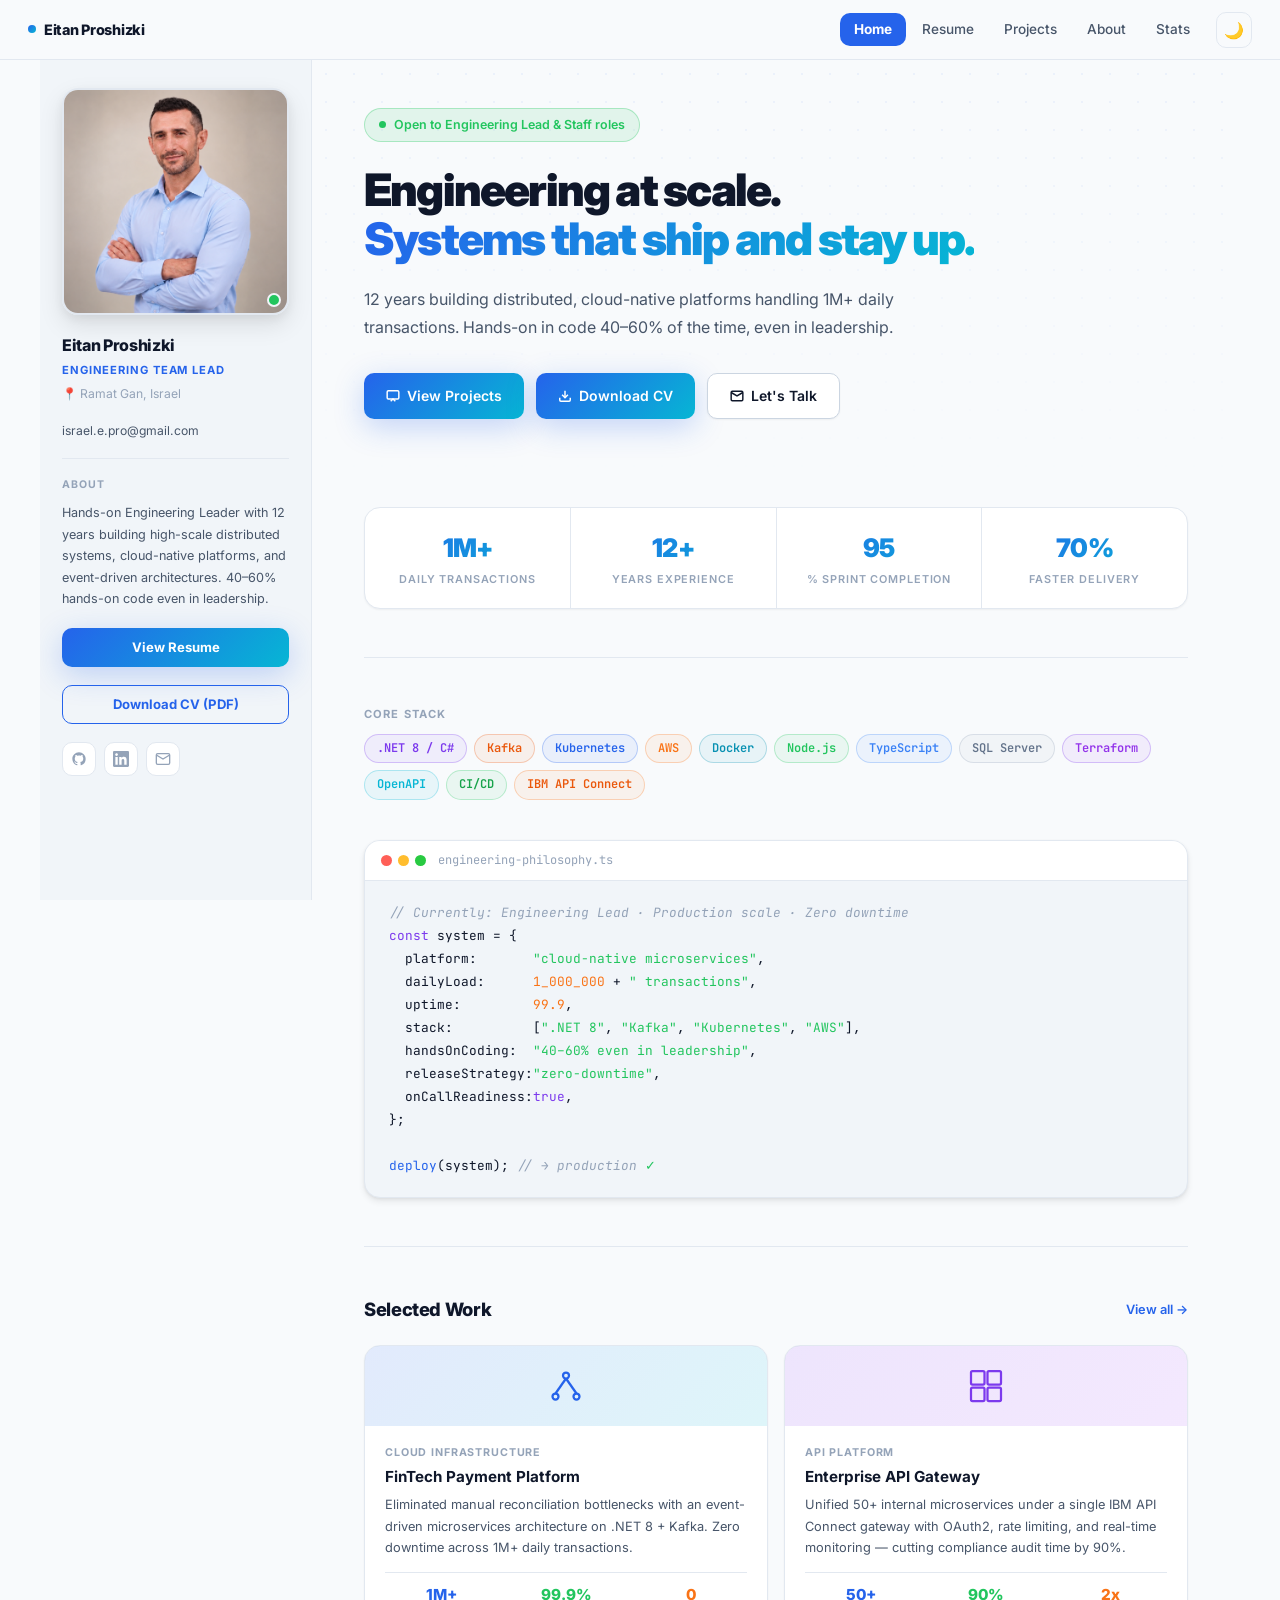
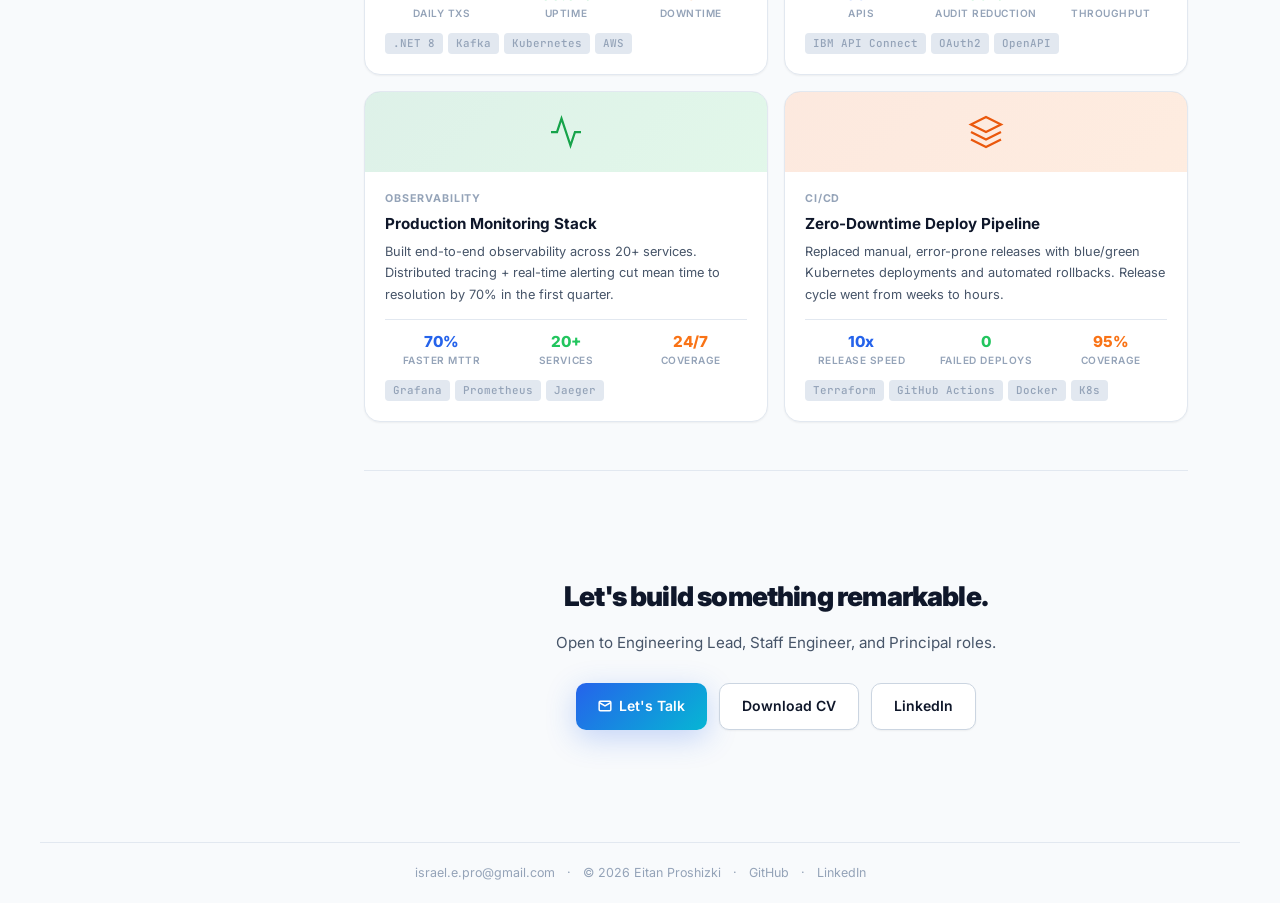
==== index.html @ 7b78b7c1 "Major polish: favicon, punchier hero, PDF button, footer, mobile fixes, OG meta" ====
<!DOCTYPE html>
<html lang="en" data-theme="light">
<head>
  <meta charset="UTF-8" />
  <meta name="viewport" content="width=device-width, initial-scale=1.0" />
  <title>Eitan Proshizki – Engineering Leader</title>
  <meta name="description" content="Engineering Leader with 12 years building distributed systems at scale. .NET · Kafka · AWS · Kubernetes · Cloud-native." />
  <meta property="og:title" content="Eitan Proshizki – Engineering Leader" />
  <meta property="og:description" content="12 years building distributed systems at scale. 1M+ daily transactions. Zero-downtime deployments." />
  <meta property="og:image" content="https://IsraelEitan.github.io/avatar.png" />
  <meta property="og:url" content="https://IsraelEitan.github.io" />
  <meta property="og:type" content="website" />
  <meta name="twitter:card" content="summary_large_image" />
  <meta name="twitter:title" content="Eitan Proshizki – Engineering Leader" />
  <meta name="twitter:description" content="12 years building distributed systems at scale." />
  <link rel="icon" type="image/svg+xml" href="favicon.svg" />
  <link rel="stylesheet" href="style.css" />
  <script src="main.js" defer></script>
</head>
<body>

<div class="scroll-progress"></div>

<nav class="top-nav">
  <a href="index.html" class="nav-brand">
    <span class="nav-brand-dot"></span>
    Eitan Proshizki
  </a>
  <ul class="nav-links">
    <li><a href="index.html">Home</a></li>
    <li><a href="resume.html">Resume</a></li>
    <li><a href="projects.html">Projects</a></li>
    <li><a href="about.html">About</a></li>
    <li><a href="stats.html">Stats</a></li>
  </ul>
  <button class="theme-toggle" id="theme-toggle" aria-label="Toggle dark mode">🌙</button>
  <button class="mobile-menu-btn" id="mobile-menu-btn" aria-label="Open menu" aria-expanded="false">
    <span></span><span></span><span></span>
  </button>
</nav>
<nav class="mobile-nav" id="mobile-nav">
  <a href="index.html">Home</a>
  <a href="resume.html">Resume</a>
  <a href="projects.html">Projects</a>
  <a href="about.html">About</a>
  <a href="stats.html">Stats</a>
</nav>

<div class="layout">

  <aside class="sidebar">
    <div class="sidebar-avatar-wrap">
      <div class="sidebar-avatar">
        <img src="avatar.png" alt="Eitan Proshizki" />
      </div>
      <div class="sidebar-status" title="Open to opportunities"></div>
    </div>
    <div>
      <div class="sidebar-name">Eitan Proshizki</div>
      <div class="sidebar-role">Engineering Team Lead</div>
      <div class="sidebar-location">📍 Ramat Gan, Israel</div>
    </div>
    <a href="mailto:israel.e.pro@gmail.com" class="sidebar-email">israel.e.pro@gmail.com</a>
    <div class="sidebar-divider"></div>
    <div>
      <div class="sidebar-label">About</div>
      <p class="sidebar-bio">Hands-on Engineering Leader with 12 years building high-scale distributed systems, cloud-native platforms, and event-driven architectures. 40–60% hands-on code even in leadership.</p>
    </div>
    <a href="resume.html" class="sidebar-cta">View Resume</a>
    <a href="resume.pdf" class="sidebar-cta-ghost" download>Download CV (PDF)</a>
    <div class="social-links">
      <a href="https://github.com/IsraelEitan" target="_blank" rel="noopener" class="social-link" title="GitHub">
        <svg viewBox="0 0 24 24" fill="currentColor"><path d="M12 2C6.477 2 2 6.484 2 12.017c0 4.425 2.865 8.18 6.839 9.504.5.092.682-.217.682-.483 0-.237-.008-.868-.013-1.703-2.782.605-3.369-1.343-3.369-1.343-.454-1.158-1.11-1.466-1.11-1.466-.908-.62.069-.608.069-.608 1.003.07 1.531 1.032 1.531 1.032.892 1.53 2.341 1.088 2.91.832.092-.647.35-1.088.636-1.338-2.22-.253-4.555-1.113-4.555-4.951 0-1.093.39-1.988 1.029-2.688-.103-.253-.446-1.272.098-2.65 0 0 .84-.27 2.75 1.026A9.564 9.564 0 0112 6.844c.85.004 1.705.115 2.504.337 1.909-1.296 2.747-1.027 2.747-1.027.546 1.379.202 2.398.1 2.651.64.7 1.028 1.595 1.028 2.688 0 3.848-2.339 4.695-4.566 4.943.359.309.678.92.678 1.855 0 1.338-.012 2.419-.012 2.747 0 .268.18.58.688.482A10.019 10.019 0 0022 12.017C22 6.484 17.522 2 12 2z"/></svg>
      </a>
      <a href="https://linkedin.com/in/eitan-pro" target="_blank" rel="noopener" class="social-link" title="LinkedIn">
        <svg viewBox="0 0 24 24" fill="currentColor"><path d="M20.447 20.452h-3.554v-5.569c0-1.328-.027-3.037-1.852-3.037-1.853 0-2.136 1.445-2.136 2.939v5.667H9.351V9h3.414v1.561h.046c.477-.9 1.637-1.85 3.37-1.85 3.601 0 4.267 2.37 4.267 5.455v6.286zM5.337 7.433c-1.144 0-2.063-.926-2.063-2.065 0-1.138.92-2.063 2.063-2.063 1.14 0 2.064.925 2.064 2.063 0 1.139-.925 2.065-2.064 2.065zm1.782 13.019H3.555V9h3.564v11.452zM22.225 0H1.771C.792 0 0 .774 0 1.729v20.542C0 23.227.792 24 1.771 24h20.451C23.2 24 24 23.227 24 22.271V1.729C24 .774 23.2 0 22.222 0h.003z"/></svg>
      </a>
      <a href="mailto:israel.e.pro@gmail.com" class="social-link" title="Email">
        <svg viewBox="0 0 24 24" fill="none" stroke="currentColor" stroke-width="2"><path d="M4 4h16c1.1 0 2 .9 2 2v12c0 1.1-.9 2-2 2H4c-1.1 0-2-.9-2-2V6c0-1.1.9-2 2-2z"/><polyline points="22,6 12,12 2,6"/></svg>
      </a>
    </div>
  </aside>

  <main class="content">

    <section class="hero">
      <div class="hero-bg"></div>
      <div class="hero-inner">

        <div class="available-badge">
          <span class="available-dot"></span>
          Open to Engineering Lead &amp; Staff roles
        </div>

        <h1 class="hero-headline">
          Engineering at scale.<br/>
          <span class="gradient-text">Systems that ship and stay up.</span>
        </h1>

        <p class="hero-sub">
          12 years building distributed, cloud-native platforms handling 1M+ daily transactions.
          Hands-on in code 40–60% of the time, even in leadership.
        </p>

        <div class="hero-ctas">
          <a href="projects.html" class="btn btn-primary">
            <svg width="14" height="14" viewBox="0 0 24 24" fill="none" stroke="currentColor" stroke-width="2.5"><rect x="2" y="3" width="20" height="14" rx="2"/><polyline points="8,21 12,17 16,21"/></svg>
            View Projects
          </a>
          <a href="resume.pdf" class="btn btn-primary" download>
            <svg width="14" height="14" viewBox="0 0 24 24" fill="none" stroke="currentColor" stroke-width="2.5"><path d="M21 15v4a2 2 0 0 1-2 2H5a2 2 0 0 1-2-2v-4"/><polyline points="7 10 12 15 17 10"/><line x1="12" y1="15" x2="12" y2="3"/></svg>
            Download CV
          </a>
          <a href="mailto:israel.e.pro@gmail.com" class="btn btn-secondary">
            <svg width="14" height="14" viewBox="0 0 24 24" fill="none" stroke="currentColor" stroke-width="2.5"><path d="M4 4h16c1.1 0 2 .9 2 2v12c0 1.1-.9 2-2 2H4c-1.1 0-2-.9-2-2V6c0-1.1.9-2 2-2z"/><polyline points="22,6 12,12 2,6"/></svg>
            Let's Talk
          </a>
        </div>

      </div>
    </section>

    <div class="stats-row">
      <div class="stat-item">
        <span class="stat-value count-up" data-target="1M+">0</span>
        <span class="stat-label">Daily Transactions</span>
      </div>
      <div class="stat-item">
        <span class="stat-value count-up" data-target="12+">0</span>
        <span class="stat-label">Years Experience</span>
      </div>
      <div class="stat-item">
        <span class="stat-value count-up" data-target="95">0</span>
        <span class="stat-label">% Sprint Completion</span>
      </div>
      <div class="stat-item">
        <span class="stat-value count-up" data-target="70%">0</span>
        <span class="stat-label">Faster Delivery</span>
      </div>
    </div>

    <div class="section-divider"></div>

    <div class="tech-section">
      <div class="tech-section-label">Core stack</div>
      <div class="tech-pills">
        <span class="tech-pill pill-dotnet">.NET 8 / C#</span>
        <span class="tech-pill pill-kafka">Kafka</span>
        <span class="tech-pill pill-k8s">Kubernetes</span>
        <span class="tech-pill pill-aws">AWS</span>
        <span class="tech-pill pill-docker">Docker</span>
        <span class="tech-pill pill-node">Node.js</span>
        <span class="tech-pill pill-ts">TypeScript</span>
        <span class="tech-pill pill-sql">SQL Server</span>
        <span class="tech-pill pill-tf">Terraform</span>
        <span class="tech-pill pill-api">OpenAPI</span>
        <span class="tech-pill pill-ci">CI/CD</span>
        <span class="tech-pill pill-git">IBM API Connect</span>
      </div>
    </div>

    <div class="code-card">
      <div class="code-card-header">
        <span class="code-dot code-dot-r"></span>
        <span class="code-dot code-dot-y"></span>
        <span class="code-dot code-dot-g"></span>
        <span class="code-filename">engineering-philosophy.ts</span>
      </div>
      <pre><span class="code-comment">// Currently: Engineering Lead · Production scale · Zero downtime</span>
<span class="code-key">const</span> system = {
  platform:       <span class="code-str">"cloud-native microservices"</span>,
  dailyLoad:      <span class="code-num">1_000_000</span> + <span class="code-str">" transactions"</span>,
  uptime:         <span class="code-num">99.9</span>,
  stack:          [<span class="code-str">".NET 8"</span>, <span class="code-str">"Kafka"</span>, <span class="code-str">"Kubernetes"</span>, <span class="code-str">"AWS"</span>],
  handsOnCoding:  <span class="code-str">"40–60% even in leadership"</span>,
  releaseStrategy:<span class="code-str">"zero-downtime"</span>,
  onCallReadiness:<span class="code-key">true</span>,
};

<span class="code-fn">deploy</span>(system); <span class="code-comment">// → production</span> <span class="code-ok">✓</span></pre>
    </div>

    <div class="section-divider"></div>

    <div>
      <div class="section-header">
        <h2 class="section-title">Selected Work</h2>
        <a href="projects.html" class="section-link">View all →</a>
      </div>

      <div class="projects-grid">

        <div class="project-card">
          <div class="project-card-top project-top-blue">
            <svg viewBox="0 0 24 24" fill="none" stroke="#2563EB" stroke-width="1.5" style="width:36px;height:36px"><circle cx="12" cy="5" r="2"/><circle cx="5" cy="19" r="2"/><circle cx="19" cy="19" r="2"/><line x1="12" y1="7" x2="5" y2="17"/><line x1="12" y1="7" x2="19" y2="17"/></svg>
          </div>
          <div class="project-card-body">
            <div class="project-tag">Cloud Infrastructure</div>
            <div class="project-name">FinTech Payment Platform</div>
            <div class="project-desc">Eliminated manual reconciliation bottlenecks with an event-driven microservices architecture on .NET 8 + Kafka. Zero downtime across 1M+ daily transactions.</div>
            <div class="project-metrics">
              <div class="metric metric-blue"><span class="metric-value">1M+</span><span class="metric-label">Daily TXs</span></div>
              <div class="metric metric-green"><span class="metric-value">99.9%</span><span class="metric-label">Uptime</span></div>
              <div class="metric metric-orange"><span class="metric-value">0</span><span class="metric-label">Downtime</span></div>
            </div>
            <div class="project-tech-tags">
              <span class="project-tech-tag">.NET 8</span><span class="project-tech-tag">Kafka</span><span class="project-tech-tag">Kubernetes</span><span class="project-tech-tag">AWS</span>
            </div>
          </div>
        </div>

        <div class="project-card">
          <div class="project-card-top project-top-purple">
            <svg viewBox="0 0 24 24" fill="none" stroke="#7C3AED" stroke-width="1.5" style="width:36px;height:36px"><rect x="2" y="2" width="9" height="9" rx="1"/><rect x="13" y="2" width="9" height="9" rx="1"/><rect x="2" y="13" width="9" height="9" rx="1"/><rect x="13" y="13" width="9" height="9" rx="1"/></svg>
          </div>
          <div class="project-card-body">
            <div class="project-tag">API Platform</div>
            <div class="project-name">Enterprise API Gateway</div>
            <div class="project-desc">Unified 50+ internal microservices under a single IBM API Connect gateway with OAuth2, rate limiting, and real-time monitoring — cutting compliance audit time by 90%.</div>
            <div class="project-metrics">
              <div class="metric metric-blue"><span class="metric-value">50+</span><span class="metric-label">APIs</span></div>
              <div class="metric metric-green"><span class="metric-value">90%</span><span class="metric-label">Audit Reduction</span></div>
              <div class="metric metric-orange"><span class="metric-value">2x</span><span class="metric-label">Throughput</span></div>
            </div>
            <div class="project-tech-tags">
              <span class="project-tech-tag">IBM API Connect</span><span class="project-tech-tag">OAuth2</span><span class="project-tech-tag">OpenAPI</span>
            </div>
          </div>
        </div>

        <div class="project-card">
          <div class="project-card-top project-top-green">
            <svg viewBox="0 0 24 24" fill="none" stroke="#16A34A" stroke-width="1.5" style="width:36px;height:36px"><polyline points="22 12 18 12 15 21 9 3 6 12 2 12"/></svg>
          </div>
          <div class="project-card-body">
            <div class="project-tag">Observability</div>
            <div class="project-name">Production Monitoring Stack</div>
            <div class="project-desc">Built end-to-end observability across 20+ services. Distributed tracing + real-time alerting cut mean time to resolution by 70% in the first quarter.</div>
            <div class="project-metrics">
              <div class="metric metric-blue"><span class="metric-value">70%</span><span class="metric-label">Faster MTTR</span></div>
              <div class="metric metric-green"><span class="metric-value">20+</span><span class="metric-label">Services</span></div>
              <div class="metric metric-orange"><span class="metric-value">24/7</span><span class="metric-label">Coverage</span></div>
            </div>
            <div class="project-tech-tags">
              <span class="project-tech-tag">Grafana</span><span class="project-tech-tag">Prometheus</span><span class="project-tech-tag">Jaeger</span>
            </div>
          </div>
        </div>

        <div class="project-card">
          <div class="project-card-top project-top-orange">
            <svg viewBox="0 0 24 24" fill="none" stroke="#EA580C" stroke-width="1.5" style="width:36px;height:36px"><path d="M12 2L2 7l10 5 10-5-10-5z"/><path d="M2 17l10 5 10-5"/><path d="M2 12l10 5 10-5"/></svg>
          </div>
          <div class="project-card-body">
            <div class="project-tag">CI/CD</div>
            <div class="project-name">Zero-Downtime Deploy Pipeline</div>
            <div class="project-desc">Replaced manual, error-prone releases with blue/green Kubernetes deployments and automated rollbacks. Release cycle went from weeks to hours.</div>
            <div class="project-metrics">
              <div class="metric metric-blue"><span class="metric-value">10x</span><span class="metric-label">Release Speed</span></div>
              <div class="metric metric-green"><span class="metric-value">0</span><span class="metric-label">Failed Deploys</span></div>
              <div class="metric metric-orange"><span class="metric-value">95%</span><span class="metric-label">Coverage</span></div>
            </div>
            <div class="project-tech-tags">
              <span class="project-tech-tag">Terraform</span><span class="project-tech-tag">GitHub Actions</span><span class="project-tech-tag">Docker</span><span class="project-tech-tag">K8s</span>
            </div>
          </div>
        </div>

      </div>
    </div>

    <div class="section-divider"></div>

    <div class="home-cta-block">
      <h2 class="home-cta-title">Let's build something remarkable.</h2>
      <p class="home-cta-sub">Open to Engineering Lead, Staff Engineer, and Principal roles.</p>
      <div class="home-cta-btns">
        <a href="mailto:israel.e.pro@gmail.com" class="btn btn-primary">
          <svg width="14" height="14" viewBox="0 0 24 24" fill="none" stroke="currentColor" stroke-width="2.5"><path d="M4 4h16c1.1 0 2 .9 2 2v12c0 1.1-.9 2-2 2H4c-1.1 0-2-.9-2-2V6c0-1.1.9-2 2-2z"/><polyline points="22,6 12,12 2,6"/></svg>
          Let's Talk
        </a>
        <a href="resume.pdf" class="btn btn-secondary" download>Download CV</a>
        <a href="https://linkedin.com/in/eitan-pro" target="_blank" rel="noopener" class="btn btn-secondary">LinkedIn</a>
      </div>
    </div>

  </main>
</div>

<footer class="site-footer">
  <span>israel.e.pro@gmail.com</span>
  <span>·</span>
  <span>© <span class="current-year">2026</span> Eitan Proshizki</span>
  <span>·</span>
  <a href="https://github.com/IsraelEitan" target="_blank" rel="noopener">GitHub</a>
  <span>·</span>
  <a href="https://linkedin.com/in/eitan-pro" target="_blank" rel="noopener">LinkedIn</a>
</footer>

</body>
</html>
---- style.css ----
/* ================================================================
   EITAN PROSHIZKI — Premium Personal Site  v2.0
   ================================================================ */

@import url('https://fonts.googleapis.com/css2?family=Inter:wght@300;400;500;600;700;800;900&family=JetBrains+Mono:wght@400;500&display=swap');

/* ── Design Tokens ── */
:root {
  --grad-from:   #2563EB;
  --grad-to:     #06B6D4;
  --gradient:    linear-gradient(135deg, var(--grad-from), var(--grad-to));
  --bg-page:     #F8FAFC;
  --bg-card:     #FFFFFF;
  --bg-sidebar:  #F1F5F9;
  --bg-hover:    #E2E8F0;
  --bg-code:     #F1F5F9;
  --text-primary:   #0F172A;
  --text-secondary: #475569;
  --text-muted:     #94A3B8;
  --accent:         #2563EB;
  --accent-2:       #06B6D4;
  --accent-light:   rgba(37,99,235,0.08);
  --accent-text:    #1D4ED8;
  --green:          #22C55E;
  --green-light:    rgba(34,197,94,0.1);
  --border:         #E2E8F0;
  --border-strong:  #CBD5E1;
  --dot-color:      rgba(37,99,235,0.12);
  --shadow-sm:   0 1px 2px rgba(0,0,0,0.05);
  --shadow:      0 4px 6px rgba(0,0,0,0.07),0 1px 3px rgba(0,0,0,0.06);
  --shadow-md:   0 10px 25px rgba(0,0,0,0.1),0 4px 10px rgba(0,0,0,0.05);
  --shadow-lg:   0 20px 40px rgba(0,0,0,0.12);
  --shadow-blue: 0 8px 30px rgba(37,99,235,0.25);
  --sidebar-w:  272px;
  --nav-h:      60px;
  --radius:     10px;
  --radius-lg:  16px;
  --font:  'Inter', system-ui, sans-serif;
  --mono:  'JetBrains Mono', 'Fira Code', monospace;
}

[data-theme="dark"] {
  --bg-page:     #030712;
  --bg-card:     #0F172A;
  --bg-sidebar:  #0F172A;
  --bg-hover:    #1E293B;
  --bg-code:     #1E293B;
  --text-primary:   #F8FAFC;
  --text-secondary: #CBD5E1;
  --text-muted:     #64748B;
  --accent:         #3B82F6;
  --accent-2:       #22D3EE;
  --accent-light:   rgba(59,130,246,0.12);
  --accent-text:    #93C5FD;
  --green:          #4ADE80;
  --green-light:    rgba(74,222,128,0.12);
  --border:         #1E293B;
  --border-strong:  #334155;
  --dot-color:      rgba(59,130,246,0.12);
  --shadow-sm:   0 1px 2px rgba(0,0,0,0.5);
  --shadow:      0 4px 6px rgba(0,0,0,0.5);
  --shadow-md:   0 10px 25px rgba(0,0,0,0.5);
  --shadow-lg:   0 20px 40px rgba(0,0,0,0.6);
  --shadow-blue: 0 8px 30px rgba(59,130,246,0.2);
}

/* ── Reset ── */
*,*::before,*::after { box-sizing:border-box; margin:0; padding:0; }
html { font-size:16px; scroll-behavior:smooth; }
body {
  font-family:var(--font);
  background:var(--bg-page);
  color:var(--text-primary);
  line-height:1.6;
  transition:background 0.25s,color 0.25s;
  min-height:100vh;
  -webkit-font-smoothing:antialiased;
}
a { color:var(--accent); text-decoration:none; transition:color 0.15s; }
a:hover { color:var(--accent-text); }
img { max-width:100%; display:block; }
button { font-family:var(--font); cursor:pointer; }

/* ── Scroll Progress ── */
.scroll-progress {
  position:fixed; top:0; left:0; z-index:999;
  height:3px; width:0%;
  background:var(--gradient);
  transition:width 0.1s linear;
  border-radius:0 3px 3px 0;
}

/* ── Navigation ── */
.top-nav {
  position:sticky; top:0; z-index:100;
  height:var(--nav-h);
  background:rgba(248,250,252,0.9);
  backdrop-filter:blur(12px);
  -webkit-backdrop-filter:blur(12px);
  border-bottom:1px solid var(--border);
  display:flex; align-items:center;
  padding:0 28px; gap:4px;
}
[data-theme="dark"] .top-nav { background:rgba(3,7,18,0.9); }
.nav-brand {
  font-weight:800; font-size:0.9rem; letter-spacing:-0.02em;
  color:var(--text-primary); margin-right:auto;
  display:flex; align-items:center; gap:8px;
}
.nav-brand-dot { width:8px; height:8px; border-radius:50%; background:var(--gradient); }
.nav-links { display:flex; align-items:center; gap:2px; list-style:none; }
.nav-links a {
  display:block; padding:6px 14px;
  border-radius:var(--radius); font-size:0.85rem; font-weight:500;
  color:var(--text-secondary); transition:all 0.15s;
}
.nav-links a:hover { background:var(--bg-hover); color:var(--text-primary); }
.nav-links a.active { background:var(--accent-light); color:var(--accent); font-weight:600; }
.theme-toggle {
  width:36px; height:36px;
  border-radius:var(--radius); border:1px solid var(--border);
  background:transparent; cursor:pointer;
  display:flex; align-items:center; justify-content:center;
  margin-left:8px; color:var(--text-secondary);
  transition:all 0.15s; font-size:1rem;
}
.theme-toggle:hover { background:var(--bg-hover); color:var(--text-primary); }
.mobile-menu-btn {
  display:none; width:36px; height:36px;
  border-radius:var(--radius); border:1px solid var(--border);
  background:transparent; flex-direction:column;
  align-items:center; justify-content:center; gap:5px;
  margin-left:8px; cursor:pointer;
}
.mobile-menu-btn span { display:block; width:18px; height:2px; background:var(--text-secondary); border-radius:1px; transition:all 0.2s; }
.mobile-nav {
  display:none; position:fixed; top:var(--nav-h); left:0; right:0;
  background:var(--bg-card); border-bottom:1px solid var(--border);
  z-index:99; padding:16px 24px 24px; box-shadow:var(--shadow-md);
}
.mobile-nav.open { display:block; }
.mobile-nav a { display:block; padding:12px 0; font-size:1rem; font-weight:500; color:var(--text-secondary); border-bottom:1px solid var(--border); }
.mobile-nav a:last-child { border-bottom:none; }

/* ── Layout ── */
.layout {
  display:grid;
  grid-template-columns:var(--sidebar-w) 1fr;
  min-height:calc(100vh - var(--nav-h));
  max-width:1200px; margin:0 auto;
}

/* ── Sidebar ── */
.sidebar {
  position:sticky; top:var(--nav-h);
  height:calc(100vh - var(--nav-h));
  overflow-y:auto; overflow-x:hidden;
  background:var(--bg-sidebar);
  border-right:1px solid var(--border);
  padding:28px 22px;
  display:flex; flex-direction:column; gap:18px;
}

/* Avatar — large rounded square */
.sidebar-avatar-wrap { position:relative; width:100%; }
.sidebar-avatar {
  width:100%; aspect-ratio:1/1;
  border-radius:16px; overflow:hidden;
  border:2px solid var(--border);
  box-shadow:var(--shadow-md);
}
.sidebar-avatar img { width:100%; height:100%; object-fit:cover; object-position:center top; }
.sidebar-status {
  position:absolute; bottom:8px; right:8px;
  width:14px; height:14px; border-radius:50%;
  background:var(--green); border:2px solid var(--bg-sidebar);
}

.sidebar-name { font-size:1rem; font-weight:800; letter-spacing:-0.02em; color:var(--text-primary); }
.sidebar-role { font-size:0.7rem; font-weight:700; color:var(--accent); text-transform:uppercase; letter-spacing:0.08em; margin-top:3px; }
.sidebar-location { font-size:0.76rem; color:var(--text-muted); margin-top:4px; }
.sidebar-email { font-size:0.76rem; color:var(--text-secondary); word-break:break-all; }
.sidebar-divider { height:1px; background:var(--border); flex-shrink:0; }
.sidebar-label { font-size:0.66rem; font-weight:700; text-transform:uppercase; letter-spacing:0.1em; color:var(--text-muted); margin-bottom:8px; }
.sidebar-bio { font-size:0.79rem; color:var(--text-secondary); line-height:1.7; }
.sidebar-cta {
  display:block; padding:9px 16px;
  background:var(--gradient); color:#fff;
  border-radius:var(--radius); font-size:0.82rem; font-weight:700;
  text-align:center; transition:opacity 0.15s,box-shadow 0.15s;
  box-shadow:var(--shadow-blue);
}
.sidebar-cta:hover { opacity:0.88; color:#fff; }
.social-links { display:flex; gap:8px; }
.social-link {
  width:34px; height:34px; border-radius:var(--radius);
  border:1px solid var(--border); background:var(--bg-card);
  display:flex; align-items:center; justify-content:center;
  color:var(--text-muted); transition:all 0.15s;
}
.social-link svg { width:16px; height:16px; }
.social-link:hover { color:var(--accent); border-color:var(--accent); background:var(--accent-light); transform:translateY(-2px); }
.sidebar-footer { font-size:0.68rem; color:var(--text-muted); margin-top:auto; padding-top:12px; }

/* ── Content ── */
.content { padding:48px 52px; min-width:0; }

/* ── Hero ── */
.hero { position:relative; padding-bottom:48px; }
.hero-bg {
  position:absolute; inset:-48px -52px 0;
  background-image:radial-gradient(var(--dot-color) 1px,transparent 1px);
  background-size:28px 28px;
  pointer-events:none; z-index:0;
  mask-image:linear-gradient(to bottom,rgba(0,0,0,0.5) 0%,rgba(0,0,0,0) 100%);
}
.hero-inner { position:relative; z-index:1; }
.available-badge {
  display:inline-flex; align-items:center; gap:8px;
  padding:6px 14px; border-radius:20px;
  background:var(--green-light); border:1px solid rgba(34,197,94,0.3);
  font-size:0.78rem; font-weight:600; color:var(--green);
  margin-bottom:24px;
}
.available-dot {
  width:7px; height:7px; border-radius:50%;
  background:var(--green); flex-shrink:0;
  animation:pulse-green 2s infinite;
}
@keyframes pulse-green {
  0%,100% { opacity:1; box-shadow:0 0 0 0 rgba(34,197,94,0.4); }
  50% { opacity:0.8; box-shadow:0 0 0 6px rgba(34,197,94,0); }
}
.hero-headline {
  font-size:2.8rem; font-weight:900; letter-spacing:-0.04em;
  line-height:1.1; color:var(--text-primary);
  margin-bottom:20px; max-width:620px;
}
.hero-sub { font-size:1rem; color:var(--text-secondary); line-height:1.75; max-width:540px; margin-bottom:32px; }
.typewriter { min-height:1.3em; }
.typewriter-cursor { animation:blink 1s step-end infinite; color:var(--accent); }
@keyframes blink { 0%,100% { opacity:1; } 50% { opacity:0; } }
.hero-ctas { display:flex; gap:12px; flex-wrap:wrap; margin-bottom:40px; }

/* ── Buttons ── */
.btn {
  display:inline-flex; align-items:center; gap:7px;
  padding:11px 22px; border-radius:var(--radius);
  font-size:0.875rem; font-weight:600;
  transition:all 0.18s; text-decoration:none; border:none;
  font-family:var(--font); cursor:pointer;
}
.btn-primary { background:var(--gradient); color:#fff; box-shadow:var(--shadow-blue); }
.btn-primary:hover { opacity:0.88; color:#fff; transform:translateY(-1px); }
.btn-secondary { background:var(--bg-card); color:var(--text-primary); border:1px solid var(--border-strong); box-shadow:var(--shadow-sm); }
.btn-secondary:hover { background:var(--bg-hover); color:var(--text-primary); transform:translateY(-1px); }

/* ── Stats Row ── */
.stats-row {
  display:flex; margin:0 0 40px;
  border:1px solid var(--border); border-radius:var(--radius-lg);
  background:var(--bg-card); overflow:hidden; box-shadow:var(--shadow-sm);
}
.stat-item { flex:1; padding:20px 16px; text-align:center; border-right:1px solid var(--border); }
.stat-item:last-child { border-right:none; }
.stat-value {
  display:block; font-size:1.6rem; font-weight:900; letter-spacing:-0.03em;
  background:var(--gradient); -webkit-background-clip:text; -webkit-text-fill-color:transparent; background-clip:text;
}
.stat-label { display:block; font-size:0.68rem; font-weight:600; text-transform:uppercase; letter-spacing:0.08em; color:var(--text-muted); margin-top:2px; }

/* ── Tech Pills ── */
.tech-section { margin-bottom:40px; }
.tech-section-label { font-size:0.7rem; font-weight:700; text-transform:uppercase; letter-spacing:0.1em; color:var(--text-muted); margin-bottom:10px; }
.tech-pills { display:flex; flex-wrap:wrap; gap:7px; }
.tech-pill {
  font-size:0.75rem; font-weight:600; font-family:var(--mono);
  padding:4px 12px; border-radius:20px;
  border:1px solid var(--border); background:var(--bg-card);
  color:var(--text-secondary); cursor:default; transition:all 0.15s;
}
.tech-pill:hover { transform:translateY(-2px); box-shadow:var(--shadow); }
.pill-dotnet  { border-color:#7C3AED44; color:#7C3AED; background:#7C3AED11; }
.pill-kafka   { border-color:#EA580C44; color:#EA580C; background:#EA580C11; }
.pill-k8s     { border-color:#2563EB44; color:#2563EB; background:#2563EB11; }
.pill-aws     { border-color:#F9731644; color:#F97316; background:#F9731611; }
.pill-docker  { border-color:#0891B244; color:#0891B2; background:#0891B211; }
.pill-node    { border-color:#22C55E44; color:#22C55E; background:#22C55E11; }
.pill-ts      { border-color:#3B82F644; color:#3B82F6; background:#3B82F611; }
.pill-sql     { border-color:#94A3B844; color:#64748B; background:#94A3B811; }
.pill-tf      { border-color:#7C3AED44; color:#9333EA; background:#9333EA11; }
.pill-api     { border-color:#06B6D444; color:#06B6D4; background:#06B6D411; }
.pill-ci      { border-color:#22C55E44; color:#16A34A; background:#22C55E11; }
.pill-git     { border-color:#F9731644; color:#EA580C; background:#F9731611; }

/* ── Code Card ── */
.code-card {
  background:var(--bg-code); border:1px solid var(--border);
  border-radius:var(--radius-lg); overflow:hidden;
  margin-bottom:40px; box-shadow:var(--shadow);
}
.code-card-header {
  display:flex; align-items:center; gap:6px;
  padding:10px 16px; border-bottom:1px solid var(--border);
  background:var(--bg-card);
}
.code-dot { width:11px; height:11px; border-radius:50%; }
.code-dot-r { background:#FF5F57; }
.code-dot-y { background:#FFBD2E; }
.code-dot-g { background:#28CA41; }
.code-filename { font-family:var(--mono); font-size:0.75rem; color:var(--text-muted); margin-left:6px; }
.code-card pre { padding:20px 24px; font-family:var(--mono); font-size:0.8rem; line-height:1.8; overflow-x:auto; color:var(--text-primary); }
.code-key    { color:#7C3AED; }
.code-str    { color:#22C55E; }
.code-num    { color:#F97316; }
.code-comment{ color:var(--text-muted); font-style:italic; }
.code-fn     { color:#2563EB; }
.code-ok     { color:#22C55E; }

/* ── Gradient Text ── */
.gradient-text { background:var(--gradient); -webkit-background-clip:text; -webkit-text-fill-color:transparent; background-clip:text; }

/* ── Section ── */
.section-header { display:flex; align-items:center; justify-content:space-between; margin-bottom:20px; }
.section-title { font-size:1.15rem; font-weight:800; letter-spacing:-0.02em; color:var(--text-primary); }
.section-link { font-size:0.8rem; font-weight:600; color:var(--accent); }
.section-link:hover { color:var(--accent-text); }
.section-divider { height:1px; background:var(--border); margin:48px 0; }

/* ── Project Cards ── */
.projects-grid { display:grid; grid-template-columns:1fr 1fr; gap:16px; }
.project-card {
  background:var(--bg-card); border:1px solid var(--border);
  border-radius:var(--radius-lg); overflow:hidden;
  transition:all 0.2s; box-shadow:var(--shadow-sm); display:flex; flex-direction:column;
}
.project-card:hover { border-color:var(--accent); box-shadow:var(--shadow-md); transform:translateY(-3px); }
.project-card-top { height:80px; display:flex; align-items:center; justify-content:center; position:relative; overflow:hidden; }
.project-top-blue   { background:linear-gradient(135deg,#2563EB22,#06B6D422); }
.project-top-purple { background:linear-gradient(135deg,#7C3AED22,#A855F722); }
.project-top-green  { background:linear-gradient(135deg,#05965522,#22C55E22); }
.project-top-orange { background:linear-gradient(135deg,#EA580C22,#F9731622); }
.project-top-cyan   { background:linear-gradient(135deg,#0891B222,#06B6D422); }
.project-card-body { padding:18px 20px 20px; flex:1; display:flex; flex-direction:column; }
.project-tag { font-size:0.67rem; font-weight:700; text-transform:uppercase; letter-spacing:0.08em; color:var(--text-muted); margin-bottom:6px; }
.project-name { font-size:0.95rem; font-weight:700; color:var(--text-primary); margin-bottom:8px; line-height:1.3; }
.project-desc { font-size:0.8rem; color:var(--text-secondary); line-height:1.65; flex:1; }
.project-metrics { display:flex; gap:12px; margin:14px 0 0; padding-top:14px; border-top:1px solid var(--border); }
.metric { text-align:center; flex:1; }
.metric-value { font-size:0.95rem; font-weight:800; display:block; line-height:1; }
.metric-label { font-size:0.63rem; color:var(--text-muted); font-weight:600; text-transform:uppercase; letter-spacing:0.05em; display:block; margin-top:3px; }
.metric-blue  .metric-value { color:var(--accent); }
.metric-green .metric-value { color:var(--green); }
.metric-orange .metric-value { color:#F97316; }
.project-tech-tags { display:flex; flex-wrap:wrap; gap:5px; margin-top:12px; }
.project-tech-tag { font-size:0.68rem; padding:2px 8px; border-radius:4px; background:var(--bg-hover); color:var(--text-muted); font-weight:500; font-family:var(--mono); }
.project-link { display:inline-flex; align-items:center; gap:4px; font-size:0.76rem; color:var(--accent); font-weight:700; margin-top:12px; transition:gap 0.15s; }
.project-link:hover { gap:8px; }

/* ── Timeline ── */
.timeline { position:relative; padding-left:40px; }
.timeline::before {
  content:''; position:absolute; left:11px; top:6px; bottom:6px;
  width:2px; background:linear-gradient(to bottom,var(--accent),var(--accent-2),var(--border));
  border-radius:1px;
}
.timeline-item { position:relative; margin-bottom:36px; }
.timeline-item:last-child { margin-bottom:0; }
.timeline-dot {
  position:absolute; left:-33px; top:6px;
  width:14px; height:14px; border-radius:50%;
  background:var(--bg-page); border:3px solid var(--accent);
  box-shadow:0 0 0 3px var(--accent-light); transition:all 0.2s;
}
.timeline-item:hover .timeline-dot { background:var(--accent); box-shadow:var(--shadow-blue); }
.timeline-card {
  background:var(--bg-card); border:1px solid var(--border);
  border-radius:var(--radius-lg); padding:20px 22px;
  transition:all 0.2s; box-shadow:var(--shadow-sm);
}
.timeline-card:hover { border-color:var(--accent); box-shadow:var(--shadow); transform:translateX(3px); }
.timeline-header { display:flex; align-items:flex-start; justify-content:space-between; gap:12px; margin-bottom:4px; }
.timeline-company { font-size:0.95rem; font-weight:800; color:var(--text-primary); }
.timeline-date { font-size:0.73rem; color:var(--text-muted); font-weight:600; white-space:nowrap; flex-shrink:0; }
.timeline-role { font-size:0.85rem; font-weight:600; color:var(--accent); margin-bottom:6px; }
.timeline-tech { font-size:0.72rem; color:var(--text-muted); font-style:italic; margin-bottom:12px; line-height:1.5; }
.timeline-bullets { list-style:none; display:flex; flex-direction:column; gap:6px; }
.timeline-bullets li { font-size:0.82rem; color:var(--text-secondary); padding-left:16px; position:relative; line-height:1.65; }
.timeline-bullets li::before { content:'›'; position:absolute; left:0; color:var(--accent); font-weight:700; font-size:1rem; }

/* ── Skill Bars ── */
.skills-visual { display:flex; flex-direction:column; gap:16px; margin-bottom:48px; }
.skill-bar-header { display:flex; justify-content:space-between; align-items:center; margin-bottom:8px; }
.skill-bar-name { font-size:0.85rem; font-weight:600; color:var(--text-primary); }
.skill-bar-pct  { font-size:0.78rem; font-weight:700; color:var(--accent); }
.skill-bar-track { height:8px; background:var(--bg-hover); border-radius:4px; overflow:hidden; }
.skill-bar-fill { height:100%; width:0%; border-radius:4px; background:var(--gradient); transition:width 1.2s cubic-bezier(0.22,1,0.36,1); }
.resume-section-title {
  font-size:0.7rem; font-weight:800; text-transform:uppercase;
  letter-spacing:0.12em; color:var(--accent);
  margin-bottom:24px; padding-bottom:10px;
  border-bottom:2px solid var(--accent-light);
}
.skills-cats { display:grid; grid-template-columns:1fr 1fr; gap:14px; }
.skill-cat { background:var(--bg-card); border:1px solid var(--border); border-radius:var(--radius); padding:16px 18px; transition:border-color 0.15s; }
.skill-cat:hover { border-color:var(--accent); }
.skill-cat-title { font-size:0.73rem; font-weight:800; text-transform:uppercase; letter-spacing:0.07em; color:var(--text-primary); margin-bottom:10px; }
.skill-tags { display:flex; flex-wrap:wrap; gap:6px; }
.skill-tag { font-size:0.72rem; padding:3px 9px; background:var(--bg-hover); border-radius:5px; color:var(--text-secondary); font-weight:500; }

/* ── Stats Page ── */
.stats-big-grid { display:grid; grid-template-columns:repeat(3,1fr); gap:14px; margin-bottom:40px; }
.stat-card {
  background:var(--bg-card); border:1px solid var(--border);
  border-radius:var(--radius-lg); padding:24px 20px; text-align:center;
  box-shadow:var(--shadow-sm); transition:all 0.2s; position:relative; overflow:hidden;
}
.stat-card::after { content:''; position:absolute; bottom:0; left:0; right:0; height:3px; background:var(--gradient); transform:scaleX(0); transition:transform 0.3s; transform-origin:left; }
.stat-card:hover::after { transform:scaleX(1); }
.stat-card:hover { border-color:var(--accent); box-shadow:var(--shadow); }
.stat-card-value { font-size:2rem; font-weight:900; letter-spacing:-0.03em; line-height:1; margin-bottom:6px; display:block; }
.stat-card-label { font-size:0.68rem; font-weight:700; text-transform:uppercase; letter-spacing:0.08em; color:var(--text-muted); display:block; margin-top:4px; }
.stat-card-sublabel { font-size:0.72rem; color:var(--text-muted); margin-top:6px; display:block; }
.stat-card-blue   .stat-card-value { color:var(--accent); }
.stat-card-green  .stat-card-value { color:var(--green); }
.stat-card-purple .stat-card-value { color:#7C3AED; }
.stat-card-orange .stat-card-value { color:#F97316; }
.stat-card-cyan   .stat-card-value { color:var(--accent-2); }

/* Career Chart */
.career-chart { background:var(--bg-card); border:1px solid var(--border); border-radius:var(--radius-lg); padding:28px; margin-bottom:40px; box-shadow:var(--shadow-sm); }
.chart-title { font-size:0.85rem; font-weight:700; color:var(--text-primary); margin-bottom:24px; }
.career-bars { display:flex; flex-direction:column; gap:14px; }
.career-bar-row { display:grid; grid-template-columns:130px 1fr 60px; align-items:center; gap:14px; }
.career-co { font-size:0.8rem; font-weight:600; color:var(--text-secondary); text-align:right; }
.career-track { height:10px; background:var(--bg-hover); border-radius:5px; overflow:hidden; }
.career-fill { height:100%; border-radius:5px; background:var(--gradient); width:0; transition:width 1.4s cubic-bezier(0.22,1,0.36,1); }
.career-yr { font-size:0.75rem; color:var(--text-muted); font-weight:600; }

/* Impact Grid */
.impact-grid { display:grid; grid-template-columns:repeat(4,1fr); gap:12px; margin-bottom:40px; }
.impact-card {
  background:var(--bg-card); border:1px solid var(--border);
  border-radius:var(--radius-lg); padding:20px 16px; text-align:center;
  box-shadow:var(--shadow-sm); transition:all 0.2s;
}
.impact-card:hover { border-color:var(--accent); box-shadow:var(--shadow); }
.impact-num { font-size:1.6rem; font-weight:900; letter-spacing:-0.03em; display:block; }
.impact-lbl { font-size:0.68rem; color:var(--text-muted); font-weight:600; text-transform:uppercase; letter-spacing:0.06em; display:block; margin-top:4px; }
.impact-blue   .impact-num { color:var(--accent); }
.impact-green  .impact-num { color:var(--green); }
.impact-purple .impact-num { color:#7C3AED; }
.impact-orange .impact-num { color:#F97316; }

/* ── About Page ── */
.about-intro {
  font-size:1rem; color:var(--text-secondary); line-height:1.85; margin-bottom:40px;
  padding:24px 28px; background:var(--bg-card); border:1px solid var(--border);
  border-radius:var(--radius-lg); border-left:4px solid var(--accent); box-shadow:var(--shadow-sm);
}
.about-section { margin-bottom:34px; }
.about-section-title { font-size:0.95rem; font-weight:800; color:var(--text-primary); margin-bottom:12px; letter-spacing:-0.01em; }
.about-text { font-size:0.88rem; color:var(--text-secondary); line-height:1.85; }
.about-list { list-style:none; display:flex; flex-direction:column; gap:9px; margin-top:12px; }
.about-list li { font-size:0.87rem; color:var(--text-secondary); padding-left:22px; position:relative; line-height:1.65; }
.about-list li::before { content:'→'; position:absolute; left:0; color:var(--accent); font-weight:700; font-size:0.85rem; }
.about-divider { height:1px; background:var(--border); margin:28px 0; }
.currently-row { display:grid; grid-template-columns:1fr 1fr; gap:16px; }
.currently-card { background:var(--bg-card); border:1px solid var(--border); border-radius:var(--radius); padding:18px; }
.currently-card-title { font-size:0.68rem; font-weight:800; text-transform:uppercase; letter-spacing:0.09em; color:var(--text-muted); margin-bottom:7px; }
.currently-card-text { font-size:0.84rem; color:var(--text-secondary); line-height:1.65; }

/* ── Reveal Animation (non-blocking — content always visible) ── */
.reveal { opacity:1; }

/* ── Responsive ── */
@media (max-width:900px) {
  .layout { grid-template-columns:1fr; }
  .sidebar { position:static; height:auto; overflow:visible; border-right:none; border-bottom:1px solid var(--border); padding:24px; }
  .projects-grid { grid-template-columns:1fr; }
  .stats-row { flex-wrap:wrap; }
  .stat-item { flex:1 1 calc(50% - 1px); border-bottom:1px solid var(--border); }
  .stat-item:last-child { border-bottom:none; }
  .hero-headline { font-size:2rem; }
  .nav-links { display:none; }
  .mobile-menu-btn { display:flex; }
  .stats-big-grid { grid-template-columns:1fr 1fr; }
  .impact-grid { grid-template-columns:1fr 1fr; }
}
@media (max-width:600px) {
  .hero-headline { font-size:1.6rem; }
  .content { padding:28px 20px; }
  .stats-big-grid { grid-template-columns:1fr; }
  .skills-cats { grid-template-columns:1fr; }
}

/* ── Ghost CTA button (sidebar) ── */
.sidebar-cta-ghost {
  display:block; padding:8px 16px;
  background:transparent; color:var(--accent);
  border:1px solid var(--accent); border-radius:var(--radius);
  font-size:0.82rem; font-weight:700;
  text-align:center; transition:all 0.15s;
}
.sidebar-cta-ghost:hover { background:var(--accent-light); color:var(--accent); }

/* ── Home CTA block ── */
.home-cta-block { text-align:center; padding:56px 0 64px; }
.home-cta-title { font-size:1.7rem; font-weight:900; letter-spacing:-0.03em; margin-bottom:12px; }
.home-cta-sub { color:var(--text-secondary); margin-bottom:28px; font-size:0.95rem; }
.home-cta-btns { display:flex; gap:12px; justify-content:center; flex-wrap:wrap; }

/* ── Site Footer ── */
.site-footer {
  display:flex; align-items:center; justify-content:center;
  gap:12px; flex-wrap:wrap;
  padding:20px 28px;
  border-top:1px solid var(--border);
  font-size:0.78rem; color:var(--text-muted);
  background:var(--bg-page);
  max-width:1200px; margin:0 auto;
}
.site-footer a { color:var(--text-muted); transition:color 0.15s; }
.site-footer a:hover { color:var(--accent); }

/* ── Stronger active nav ── */
.nav-links a.active {
  background:var(--accent); color:#fff !important; font-weight:700;
}
.nav-links a.active:hover { background:var(--accent); opacity:0.9; }

/* ── Better mobile ── */
@media (max-width:900px) {
  .sidebar { flex-direction:row; flex-wrap:wrap; align-items:flex-start; gap:12px; padding:20px; }
  .sidebar-avatar-wrap { width:72px; flex-shrink:0; }
  .sidebar-avatar { width:72px; height:72px; border-radius:12px; }
  .sidebar-footer { display:none; }
  .home-cta-title { font-size:1.3rem; }
}
@media (max-width:600px) {
  .projects-grid { grid-template-columns:1fr; }
  .hero-headline { font-size:1.75rem; }
  .stats-row { flex-direction:column; }
  .stat-item { border-right:none; border-bottom:1px solid var(--border); }
  .stat-item:last-child { border-bottom:none; }
  .site-footer { flex-direction:column; gap:6px; text-align:center; }
}
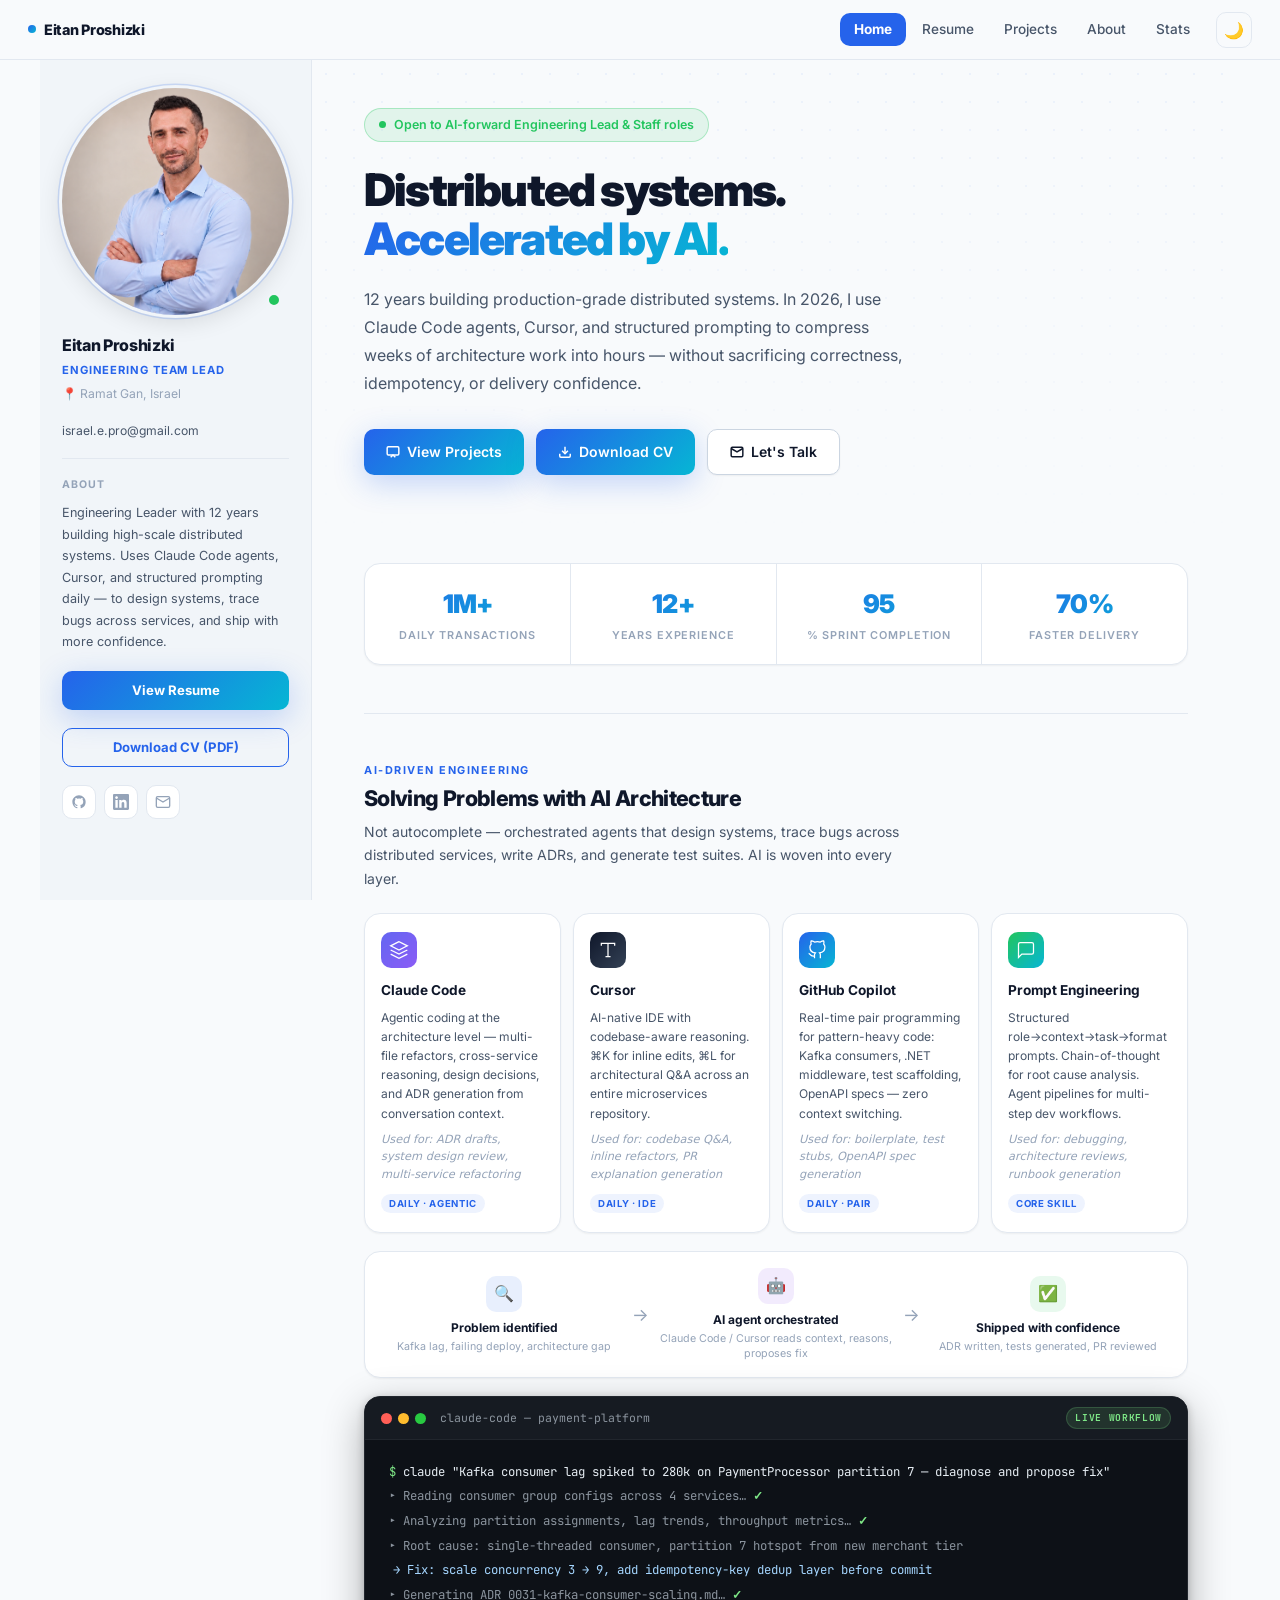
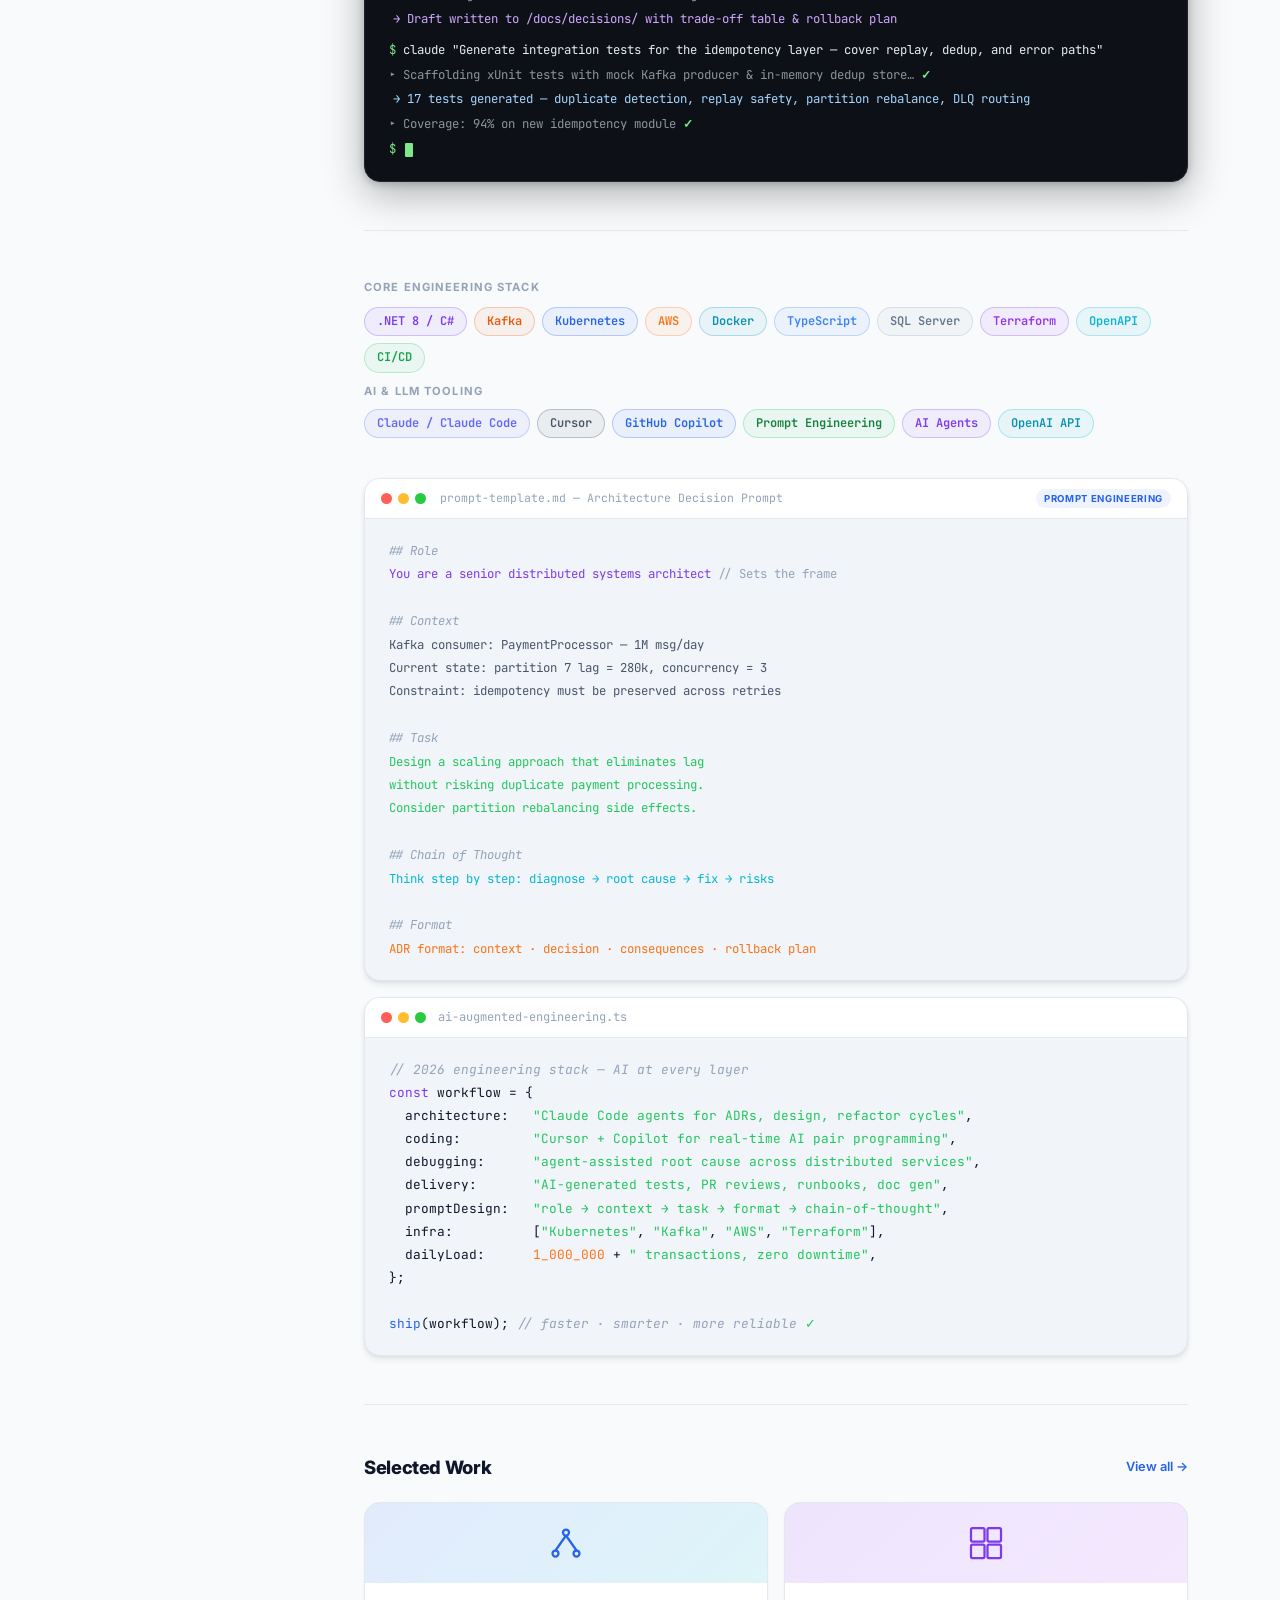
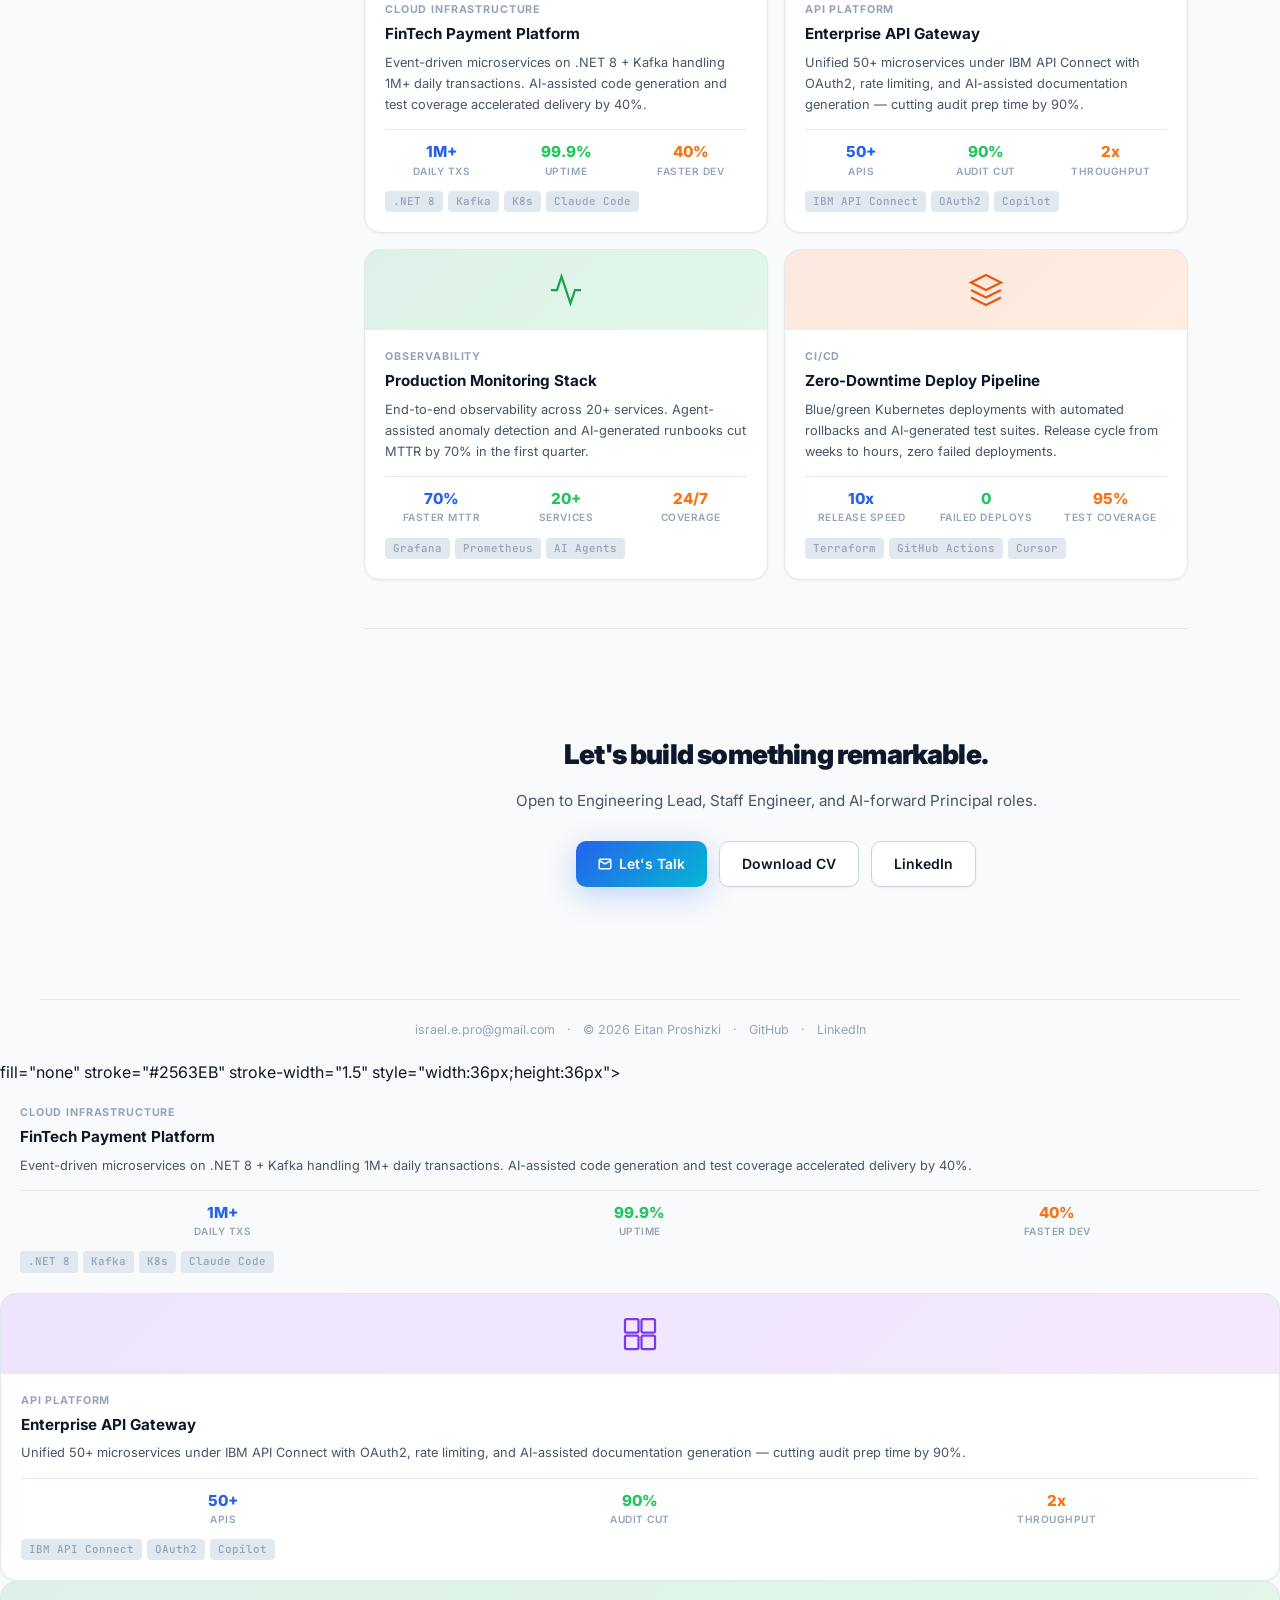
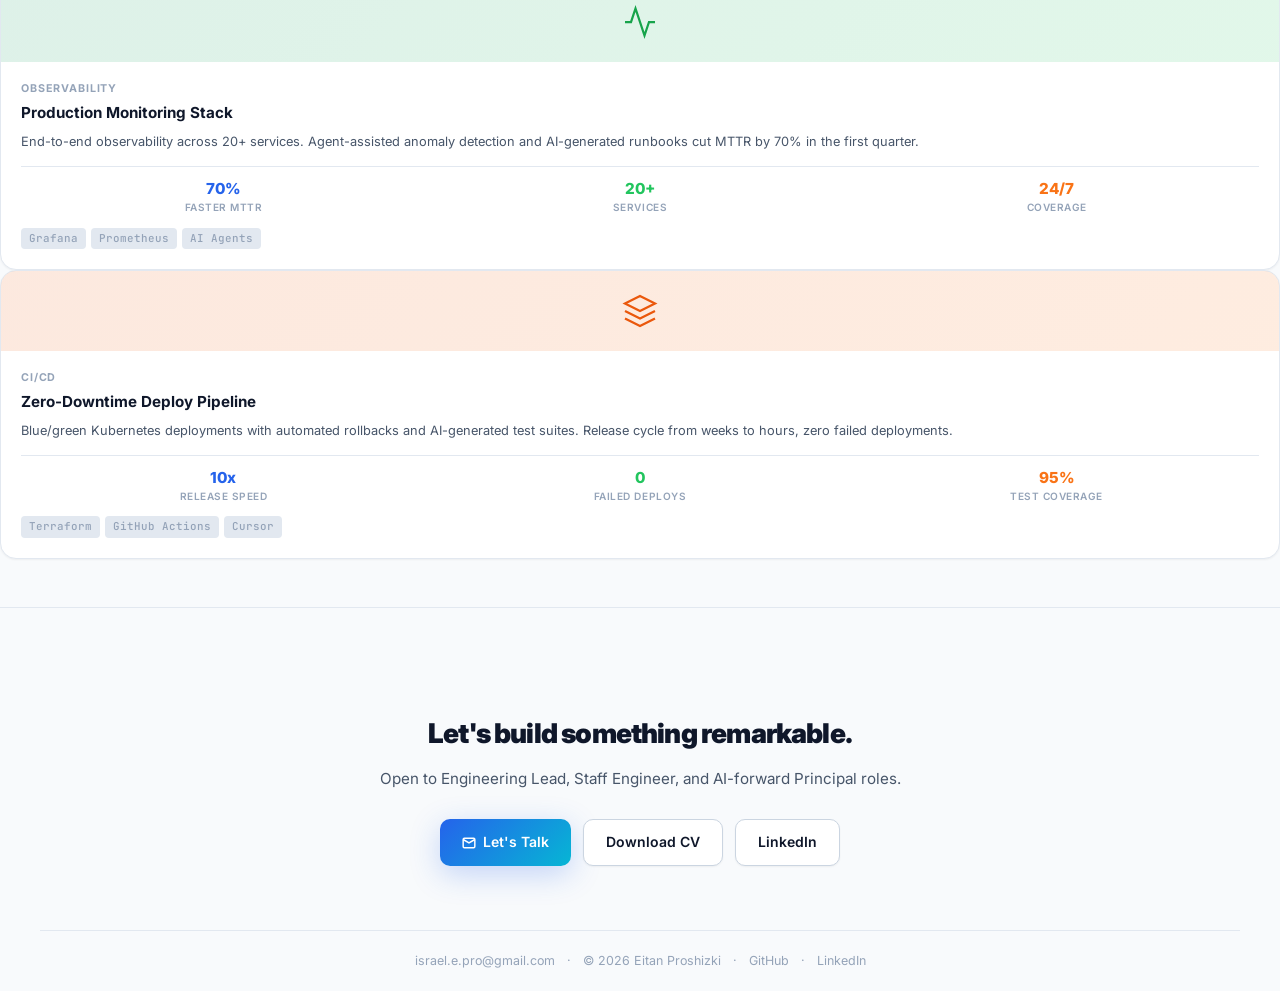
==== commit 2b90823c: "Major polish: favicon, punchier hero, PDF button, footer, mobile fixes, OG meta" ====
--- a/index.html
+++ b/index.html
@@ -4,15 +4,13 @@
   <meta charset="UTF-8" />
   <meta name="viewport" content="width=device-width, initial-scale=1.0" />
   <title>Eitan Proshizki – Engineering Leader</title>
-  <meta name="description" content="Engineering Leader with 12 years building distributed systems at scale. .NET · Kafka · AWS · Kubernetes · Cloud-native." />
+  <meta name="description" content="Engineering Leader with 12 years building distributed systems at scale. AI-augmented engineering workflows using Claude Code, Cursor, and modern LLM tooling." />
   <meta property="og:title" content="Eitan Proshizki – Engineering Leader" />
-  <meta property="og:description" content="12 years building distributed systems at scale. 1M+ daily transactions. Zero-downtime deployments." />
+  <meta property="og:description" content="12 years of distributed systems at scale. AI-augmented engineering. .NET · Kafka · AWS · Kubernetes." />
   <meta property="og:image" content="https://IsraelEitan.github.io/avatar.png" />
   <meta property="og:url" content="https://IsraelEitan.github.io" />
   <meta property="og:type" content="website" />
   <meta name="twitter:card" content="summary_large_image" />
-  <meta name="twitter:title" content="Eitan Proshizki – Engineering Leader" />
-  <meta name="twitter:description" content="12 years building distributed systems at scale." />
   <link rel="icon" type="image/svg+xml" href="favicon.svg" />
   <link rel="stylesheet" href="style.css" />
   <script src="main.js" defer></script>
@@ -64,7 +62,7 @@
     <div class="sidebar-divider"></div>
     <div>
       <div class="sidebar-label">About</div>
-      <p class="sidebar-bio">Hands-on Engineering Leader with 12 years building high-scale distributed systems, cloud-native platforms, and event-driven architectures. 40–60% hands-on code even in leadership.</p>
+      <p class="sidebar-bio">Engineering Leader with 12 years building high-scale distributed systems. Uses Claude Code agents, Cursor, and structured prompting daily — to design systems, trace bugs across services, and ship with more confidence.</p>
     </div>
     <a href="resume.html" class="sidebar-cta">View Resume</a>
     <a href="resume.pdf" class="sidebar-cta-ghost" download>Download CV (PDF)</a>
@@ -89,17 +87,18 @@
 
         <div class="available-badge">
           <span class="available-dot"></span>
-          Open to Engineering Lead &amp; Staff roles
+          Open to AI-forward Engineering Lead &amp; Staff roles
         </div>
 
         <h1 class="hero-headline">
-          Engineering at scale.<br/>
-          <span class="gradient-text">Systems that ship and stay up.</span>
+          Distributed systems.<br/>
+          <span class="gradient-text">Accelerated by AI.</span>
         </h1>
 
         <p class="hero-sub">
-          12 years building distributed, cloud-native platforms handling 1M+ daily transactions.
-          Hands-on in code 40–60% of the time, even in leadership.
+          12 years building production-grade distributed systems. In 2026, I use Claude Code agents,
+          Cursor, and structured prompting to compress weeks of architecture work into hours —
+          without sacrificing correctness, idempotency, or delivery confidence.
         </p>
 
         <div class="hero-ctas">
@@ -141,43 +140,180 @@
 
     <div class="section-divider"></div>
 
+    <!-- AI Tools Section — Enhanced -->
+    <div class="ai-tools-section">
+      <div class="ai-tools-eyebrow">AI-driven engineering</div>
+      <div class="ai-tools-title">Solving Problems with AI Architecture</div>
+      <div class="ai-tools-subtitle">Not autocomplete — orchestrated agents that design systems, trace bugs across distributed services, write ADRs, and generate test suites. AI is woven into every layer.</div>
+
+      <div class="ai-tools-grid">
+        <div class="ai-tool-card">
+          <div class="ai-tool-icon ai-icon-claude">
+            <svg viewBox="0 0 24 24" fill="none" stroke="currentColor" stroke-width="1.5" width="20" height="20"><path d="M12 2L2 7l10 5 10-5-10-5z"/><path d="M2 17l10 5 10-5"/><path d="M2 12l10 5 10-5"/></svg>
+          </div>
+          <div class="ai-tool-name">Claude Code</div>
+          <div class="ai-tool-desc">Agentic coding at the architecture level — multi-file refactors, cross-service reasoning, design decisions, and ADR generation from conversation context.</div>
+          <div class="ai-tool-use">Used for: ADR drafts, system design review, multi-service refactoring</div>
+          <span class="ai-tool-badge">Daily · Agentic</span>
+        </div>
+        <div class="ai-tool-card">
+          <div class="ai-tool-icon ai-icon-cursor">
+            <svg viewBox="0 0 24 24" fill="none" stroke="currentColor" stroke-width="1.5" width="20" height="20"><polyline points="4 7 4 4 20 4 20 7"/><line x1="9" y1="20" x2="15" y2="20"/><line x1="12" y1="4" x2="12" y2="20"/></svg>
+          </div>
+          <div class="ai-tool-name">Cursor</div>
+          <div class="ai-tool-desc">AI-native IDE with codebase-aware reasoning. ⌘K for inline edits, ⌘L for architectural Q&amp;A across an entire microservices repository.</div>
+          <div class="ai-tool-use">Used for: codebase Q&amp;A, inline refactors, PR explanation generation</div>
+          <span class="ai-tool-badge">Daily · IDE</span>
+        </div>
+        <div class="ai-tool-card">
+          <div class="ai-tool-icon ai-icon-copilot">
+            <svg viewBox="0 0 24 24" fill="none" stroke="currentColor" stroke-width="1.5" width="20" height="20"><path d="M9 19c-5 1.5-5-2.5-7-3m14 6v-3.87a3.37 3.37 0 0 0-.94-2.61c3.14-.35 6.44-1.54 6.44-7A5.44 5.44 0 0 0 20 4.77 5.07 5.07 0 0 0 19.91 1S18.73.65 16 2.48a13.38 13.38 0 0 0-7 0C6.27.65 5.09 1 5.09 1A5.07 5.07 0 0 0 5 4.77a5.44 5.44 0 0 0-1.5 3.78c0 5.42 3.3 6.61 6.44 7A3.37 3.37 0 0 0 9 18.13V22"/></svg>
+          </div>
+          <div class="ai-tool-name">GitHub Copilot</div>
+          <div class="ai-tool-desc">Real-time pair programming for pattern-heavy code: Kafka consumers, .NET middleware, test scaffolding, OpenAPI specs — zero context switching.</div>
+          <div class="ai-tool-use">Used for: boilerplate, test stubs, OpenAPI spec generation</div>
+          <span class="ai-tool-badge">Daily · Pair</span>
+        </div>
+        <div class="ai-tool-card">
+          <div class="ai-tool-icon ai-icon-prompt">
+            <svg viewBox="0 0 24 24" fill="none" stroke="currentColor" stroke-width="1.5" width="20" height="20"><path d="M21 15a2 2 0 0 1-2 2H7l-4 4V5a2 2 0 0 1 2-2h14a2 2 0 0 1 2 2z"/></svg>
+          </div>
+          <div class="ai-tool-name">Prompt Engineering</div>
+          <div class="ai-tool-desc">Structured role→context→task→format prompts. Chain-of-thought for root cause analysis. Agent pipelines for multi-step dev workflows.</div>
+          <div class="ai-tool-use">Used for: debugging, architecture reviews, runbook generation</div>
+          <span class="ai-tool-badge">Core skill</span>
+        </div>
+      </div>
+
+      <!-- AI Workflow: Problem → AI → Result -->
+      <div class="ai-workflow-row">
+        <div class="ai-workflow-step">
+          <div class="ai-workflow-step-icon ai-workflow-step-icon-blue">🔍</div>
+          <div class="ai-workflow-step-name">Problem identified</div>
+          <div class="ai-workflow-step-desc">Kafka lag, failing deploy, architecture gap</div>
+        </div>
+        <div class="ai-workflow-arrow">→</div>
+        <div class="ai-workflow-step">
+          <div class="ai-workflow-step-icon ai-workflow-step-icon-purple">🤖</div>
+          <div class="ai-workflow-step-name">AI agent orchestrated</div>
+          <div class="ai-workflow-step-desc">Claude Code / Cursor reads context, reasons, proposes fix</div>
+        </div>
+        <div class="ai-workflow-arrow">→</div>
+        <div class="ai-workflow-step">
+          <div class="ai-workflow-step-icon ai-workflow-step-icon-green">✅</div>
+          <div class="ai-workflow-step-name">Shipped with confidence</div>
+          <div class="ai-workflow-step-desc">ADR written, tests generated, PR reviewed</div>
+        </div>
+      </div>
+
+      <!-- Animated Claude Code Terminal -->
+      <div class="ai-terminal">
+        <div class="ai-terminal-bar">
+          <span class="ai-terminal-dot ai-terminal-dot-r"></span>
+          <span class="ai-terminal-dot ai-terminal-dot-y"></span>
+          <span class="ai-terminal-dot ai-terminal-dot-g"></span>
+          <span class="ai-terminal-title">claude-code — payment-platform</span>
+          <span class="ai-terminal-badge">Live workflow</span>
+        </div>
+        <div class="ai-terminal-body">
+          <div><span class="ai-t-prompt">$</span> <span class="ai-t-cmd">claude "Kafka consumer lag spiked to 280k on PaymentProcessor partition 7 — diagnose and propose fix"</span></div>
+          <div><span class="ai-t-step">▸ Reading consumer group configs across 4 services…</span> <span class="ai-t-ok">✓</span></div>
+          <div><span class="ai-t-step">▸ Analyzing partition assignments, lag trends, throughput metrics…</span> <span class="ai-t-ok">✓</span></div>
+          <div><span class="ai-t-step">▸ Root cause: single-threaded consumer, partition 7 hotspot from new merchant tier</span></div>
+          <div><span class="ai-t-result">→ Fix: scale concurrency 3 → 9, add idempotency-key dedup layer before commit</span></div>
+          <div><span class="ai-t-step">▸ Generating ADR 0031-kafka-consumer-scaling.md…</span> <span class="ai-t-ok">✓</span></div>
+          <div><span class="ai-t-accent">→ Draft written to /docs/decisions/ with trade-off table &amp; rollback plan</span></div>
+          <div class="ai-t-blank"></div>
+          <div><span class="ai-t-prompt">$</span> <span class="ai-t-cmd">claude "Generate integration tests for the idempotency layer — cover replay, dedup, and error paths"</span></div>
+          <div><span class="ai-t-step">▸ Scaffolding xUnit tests with mock Kafka producer &amp; in-memory dedup store…</span> <span class="ai-t-ok">✓</span></div>
+          <div><span class="ai-t-result">→ 17 tests generated — duplicate detection, replay safety, partition rebalance, DLQ routing</span></div>
+          <div><span class="ai-t-step">▸ Coverage: 94% on new idempotency module</span> <span class="ai-t-ok">✓</span></div>
+          <div><span class="ai-t-prompt">$</span> <span class="ai-t-cursor"></span></div>
+        </div>
+      </div>
+
+    </div>
+
+    <div class="section-divider"></div>
+
     <div class="tech-section">
-      <div class="tech-section-label">Core stack</div>
+      <div class="tech-section-label">Core engineering stack</div>
       <div class="tech-pills">
         <span class="tech-pill pill-dotnet">.NET 8 / C#</span>
         <span class="tech-pill pill-kafka">Kafka</span>
         <span class="tech-pill pill-k8s">Kubernetes</span>
         <span class="tech-pill pill-aws">AWS</span>
         <span class="tech-pill pill-docker">Docker</span>
-        <span class="tech-pill pill-node">Node.js</span>
         <span class="tech-pill pill-ts">TypeScript</span>
         <span class="tech-pill pill-sql">SQL Server</span>
         <span class="tech-pill pill-tf">Terraform</span>
         <span class="tech-pill pill-api">OpenAPI</span>
         <span class="tech-pill pill-ci">CI/CD</span>
-        <span class="tech-pill pill-git">IBM API Connect</span>
-      </div>
-    </div>
-
-    <div class="code-card">
+      </div>
+      <div style="margin-top:10px;">
+        <div class="tech-section-label" style="margin-bottom:8px;">AI &amp; LLM tooling</div>
+        <div class="tech-pills">
+          <span class="tech-pill pill-ai-claude">Claude / Claude Code</span>
+          <span class="tech-pill pill-ai-cursor">Cursor</span>
+          <span class="tech-pill pill-ai-copilot">GitHub Copilot</span>
+          <span class="tech-pill pill-ai-prompt">Prompt Engineering</span>
+          <span class="tech-pill pill-ai-agents">AI Agents</span>
+          <span class="tech-pill pill-ai-openai">OpenAI API</span>
+        </div>
+      </div>
+    </div>
+
+    <!-- Prompt Engineering Showcase -->
+    <div class="prompt-showcase">
+      <div class="prompt-showcase-bar">
+        <span class="code-dot code-dot-r"></span>
+        <span class="code-dot code-dot-y"></span>
+        <span class="code-dot code-dot-g"></span>
+        <span class="prompt-showcase-title">prompt-template.md — Architecture Decision Prompt</span>
+        <span class="prompt-showcase-tag">Prompt Engineering</span>
+      </div>
+      <div class="prompt-showcase-body">
+        <div><span class="ps-label">## Role</span></div>
+        <div><span class="ps-role">You are a senior distributed systems architect</span> <span class="ps-comment">// Sets the frame</span></div>
+        <div>&nbsp;</div>
+        <div><span class="ps-label">## Context</span></div>
+        <div><span class="ps-ctx">Kafka consumer: PaymentProcessor — 1M msg/day</span></div>
+        <div><span class="ps-ctx">Current state: partition 7 lag = 280k, concurrency = 3</span></div>
+        <div><span class="ps-ctx">Constraint: idempotency must be preserved across retries</span></div>
+        <div>&nbsp;</div>
+        <div><span class="ps-label">## Task</span></div>
+        <div><span class="ps-task">Design a scaling approach that eliminates lag</span></div>
+        <div><span class="ps-task">without risking duplicate payment processing.</span></div>
+        <div><span class="ps-task">Consider partition rebalancing side effects.</span></div>
+        <div>&nbsp;</div>
+        <div><span class="ps-label">## Chain of Thought</span></div>
+        <div><span class="ps-cot">Think step by step: diagnose → root cause → fix → risks</span></div>
+        <div>&nbsp;</div>
+        <div><span class="ps-label">## Format</span></div>
+        <div><span class="ps-format">ADR format: context · decision · consequences · rollback plan</span></div>
+      </div>
+    </div>
+
+    <!-- AI-aware code card -->
+    <div class="code-card" style="margin-top:16px;">
       <div class="code-card-header">
         <span class="code-dot code-dot-r"></span>
         <span class="code-dot code-dot-y"></span>
         <span class="code-dot code-dot-g"></span>
-        <span class="code-filename">engineering-philosophy.ts</span>
-      </div>
-      <pre><span class="code-comment">// Currently: Engineering Lead · Production scale · Zero downtime</span>
-<span class="code-key">const</span> system = {
-  platform:       <span class="code-str">"cloud-native microservices"</span>,
-  dailyLoad:      <span class="code-num">1_000_000</span> + <span class="code-str">" transactions"</span>,
-  uptime:         <span class="code-num">99.9</span>,
-  stack:          [<span class="code-str">".NET 8"</span>, <span class="code-str">"Kafka"</span>, <span class="code-str">"Kubernetes"</span>, <span class="code-str">"AWS"</span>],
-  handsOnCoding:  <span class="code-str">"40–60% even in leadership"</span>,
-  releaseStrategy:<span class="code-str">"zero-downtime"</span>,
-  onCallReadiness:<span class="code-key">true</span>,
+        <span class="code-filename">ai-augmented-engineering.ts</span>
+      </div>
+      <pre><span class="code-comment">// 2026 engineering stack — AI at every layer</span>
+<span class="code-key">const</span> workflow = {
+  architecture:   <span class="code-str">"Claude Code agents for ADRs, design, refactor cycles"</span>,
+  coding:         <span class="code-str">"Cursor + Copilot for real-time AI pair programming"</span>,
+  debugging:      <span class="code-str">"agent-assisted root cause across distributed services"</span>,
+  delivery:       <span class="code-str">"AI-generated tests, PR reviews, runbooks, doc gen"</span>,
+  promptDesign:   <span class="code-str">"role → context → task → format → chain-of-thought"</span>,
+  infra:          [<span class="code-str">"Kubernetes"</span>, <span class="code-str">"Kafka"</span>, <span class="code-str">"AWS"</span>, <span class="code-str">"Terraform"</span>],
+  dailyLoad:      <span class="code-num">1_000_000</span> + <span class="code-str">" transactions, zero downtime"</span>,
 };
 
-<span class="code-fn">deploy</span>(system); <span class="code-comment">// → production</span> <span class="code-ok">✓</span></pre>
+<span class="code-fn">ship</span>(workflow); <span class="code-comment">// faster · smarter · more reliable</span> <span class="code-ok">✓</span></pre>
     </div>
 
     <div class="section-divider"></div>
@@ -187,7 +323,6 @@
         <h2 class="section-title">Selected Work</h2>
         <a href="projects.html" class="section-link">View all →</a>
       </div>
-
       <div class="projects-grid">
 
         <div class="project-card">
@@ -197,14 +332,14 @@
           <div class="project-card-body">
             <div class="project-tag">Cloud Infrastructure</div>
             <div class="project-name">FinTech Payment Platform</div>
-            <div class="project-desc">Eliminated manual reconciliation bottlenecks with an event-driven microservices architecture on .NET 8 + Kafka. Zero downtime across 1M+ daily transactions.</div>
+            <div class="project-desc">Event-driven microservices on .NET 8 + Kafka handling 1M+ daily transactions. AI-assisted code generation and test coverage accelerated delivery by 40%.</div>
             <div class="project-metrics">
               <div class="metric metric-blue"><span class="metric-value">1M+</span><span class="metric-label">Daily TXs</span></div>
               <div class="metric metric-green"><span class="metric-value">99.9%</span><span class="metric-label">Uptime</span></div>
-              <div class="metric metric-orange"><span class="metric-value">0</span><span class="metric-label">Downtime</span></div>
-            </div>
-            <div class="project-tech-tags">
-              <span class="project-tech-tag">.NET 8</span><span class="project-tech-tag">Kafka</span><span class="project-tech-tag">Kubernetes</span><span class="project-tech-tag">AWS</span>
+              <div class="metric metric-orange"><span class="metric-value">40%</span><span class="metric-label">Faster Dev</span></div>
+            </div>
+            <div class="project-tech-tags">
+              <span class="project-tech-tag">.NET 8</span><span class="project-tech-tag">Kafka</span><span class="project-tech-tag">K8s</span><span class="project-tech-tag">Claude Code</span>
             </div>
           </div>
         </div>
@@ -216,14 +351,14 @@
           <div class="project-card-body">
             <div class="project-tag">API Platform</div>
             <div class="project-name">Enterprise API Gateway</div>
-            <div class="project-desc">Unified 50+ internal microservices under a single IBM API Connect gateway with OAuth2, rate limiting, and real-time monitoring — cutting compliance audit time by 90%.</div>
+            <div class="project-desc">Unified 50+ microservices under IBM API Connect with OAuth2, rate limiting, and AI-assisted documentation generation — cutting audit prep time by 90%.</div>
             <div class="project-metrics">
               <div class="metric metric-blue"><span class="metric-value">50+</span><span class="metric-label">APIs</span></div>
-              <div class="metric metric-green"><span class="metric-value">90%</span><span class="metric-label">Audit Reduction</span></div>
+              <div class="metric metric-green"><span class="metric-value">90%</span><span class="metric-label">Audit Cut</span></div>
               <div class="metric metric-orange"><span class="metric-value">2x</span><span class="metric-label">Throughput</span></div>
             </div>
             <div class="project-tech-tags">
-              <span class="project-tech-tag">IBM API Connect</span><span class="project-tech-tag">OAuth2</span><span class="project-tech-tag">OpenAPI</span>
+              <span class="project-tech-tag">IBM API Connect</span><span class="project-tech-tag">OAuth2</span><span class="project-tech-tag">Copilot</span>
             </div>
           </div>
         </div>
@@ -235,14 +370,14 @@
           <div class="project-card-body">
             <div class="project-tag">Observability</div>
             <div class="project-name">Production Monitoring Stack</div>
-            <div class="project-desc">Built end-to-end observability across 20+ services. Distributed tracing + real-time alerting cut mean time to resolution by 70% in the first quarter.</div>
+            <div class="project-desc">End-to-end observability across 20+ services. Agent-assisted anomaly detection and AI-generated runbooks cut MTTR by 70% in the first quarter.</div>
             <div class="project-metrics">
               <div class="metric metric-blue"><span class="metric-value">70%</span><span class="metric-label">Faster MTTR</span></div>
               <div class="metric metric-green"><span class="metric-value">20+</span><span class="metric-label">Services</span></div>
               <div class="metric metric-orange"><span class="metric-value">24/7</span><span class="metric-label">Coverage</span></div>
             </div>
             <div class="project-tech-tags">
-              <span class="project-tech-tag">Grafana</span><span class="project-tech-tag">Prometheus</span><span class="project-tech-tag">Jaeger</span>
+              <span class="project-tech-tag">Grafana</span><span class="project-tech-tag">Prometheus</span><span class="project-tech-tag">AI Agents</span>
             </div>
           </div>
         </div>
@@ -254,14 +389,14 @@
           <div class="project-card-body">
             <div class="project-tag">CI/CD</div>
             <div class="project-name">Zero-Downtime Deploy Pipeline</div>
-            <div class="project-desc">Replaced manual, error-prone releases with blue/green Kubernetes deployments and automated rollbacks. Release cycle went from weeks to hours.</div>
+            <div class="project-desc">Blue/green Kubernetes deployments with automated rollbacks and AI-generated test suites. Release cycle from weeks to hours, zero failed deployments.</div>
             <div class="project-metrics">
               <div class="metric metric-blue"><span class="metric-value">10x</span><span class="metric-label">Release Speed</span></div>
               <div class="metric metric-green"><span class="metric-value">0</span><span class="metric-label">Failed Deploys</span></div>
-              <div class="metric metric-orange"><span class="metric-value">95%</span><span class="metric-label">Coverage</span></div>
-            </div>
-            <div class="project-tech-tags">
-              <span class="project-tech-tag">Terraform</span><span class="project-tech-tag">GitHub Actions</span><span class="project-tech-tag">Docker</span><span class="project-tech-tag">K8s</span>
+              <div class="metric metric-orange"><span class="metric-value">95%</span><span class="metric-label">Test Coverage</span></div>
+            </div>
+            <div class="project-tech-tags">
+              <span class="project-tech-tag">Terraform</span><span class="project-tech-tag">GitHub Actions</span><span class="project-tech-tag">Cursor</span>
             </div>
           </div>
         </div>
@@ -273,7 +408,7 @@
 
     <div class="home-cta-block">
       <h2 class="home-cta-title">Let's build something remarkable.</h2>
-      <p class="home-cta-sub">Open to Engineering Lead, Staff Engineer, and Principal roles.</p>
+      <p class="home-cta-sub">Open to Engineering Lead, Staff Engineer, and AI-forward Principal roles.</p>
       <div class="home-cta-btns">
         <a href="mailto:israel.e.pro@gmail.com" class="btn btn-primary">
           <svg width="14" height="14" viewBox="0 0 24 24" fill="none" stroke="currentColor" stroke-width="2.5"><path d="M4 4h16c1.1 0 2 .9 2 2v12c0 1.1-.9 2-2 2H4c-1.1 0-2-.9-2-2V6c0-1.1.9-2 2-2z"/><polyline points="22,6 12,12 2,6"/></svg>
@@ -299,3 +434,110 @@
 
 </body>
 </html>
+ fill="none" stroke="#2563EB" stroke-width="1.5" style="width:36px;height:36px"><circle cx="12" cy="5" r="2"/><circle cx="5" cy="19" r="2"/><circle cx="19" cy="19" r="2"/><line x1="12" y1="7" x2="5" y2="17"/><line x1="12" y1="7" x2="19" y2="17"/></svg>
+          </div>
+          <div class="project-card-body">
+            <div class="project-tag">Cloud Infrastructure</div>
+            <div class="project-name">FinTech Payment Platform</div>
+            <div class="project-desc">Event-driven microservices on .NET 8 + Kafka handling 1M+ daily transactions. AI-assisted code generation and test coverage accelerated delivery by 40%.</div>
+            <div class="project-metrics">
+              <div class="metric metric-blue"><span class="metric-value">1M+</span><span class="metric-label">Daily TXs</span></div>
+              <div class="metric metric-green"><span class="metric-value">99.9%</span><span class="metric-label">Uptime</span></div>
+              <div class="metric metric-orange"><span class="metric-value">40%</span><span class="metric-label">Faster Dev</span></div>
+            </div>
+            <div class="project-tech-tags">
+              <span class="project-tech-tag">.NET 8</span><span class="project-tech-tag">Kafka</span><span class="project-tech-tag">K8s</span><span class="project-tech-tag">Claude Code</span>
+            </div>
+          </div>
+        </div>
+
+        <div class="project-card">
+          <div class="project-card-top project-top-purple">
+            <svg viewBox="0 0 24 24" fill="none" stroke="#7C3AED" stroke-width="1.5" style="width:36px;height:36px"><rect x="2" y="2" width="9" height="9" rx="1"/><rect x="13" y="2" width="9" height="9" rx="1"/><rect x="2" y="13" width="9" height="9" rx="1"/><rect x="13" y="13" width="9" height="9" rx="1"/></svg>
+          </div>
+          <div class="project-card-body">
+            <div class="project-tag">API Platform</div>
+            <div class="project-name">Enterprise API Gateway</div>
+            <div class="project-desc">Unified 50+ microservices under IBM API Connect with OAuth2, rate limiting, and AI-assisted documentation generation — cutting audit prep time by 90%.</div>
+            <div class="project-metrics">
+              <div class="metric metric-blue"><span class="metric-value">50+</span><span class="metric-label">APIs</span></div>
+              <div class="metric metric-green"><span class="metric-value">90%</span><span class="metric-label">Audit Cut</span></div>
+              <div class="metric metric-orange"><span class="metric-value">2x</span><span class="metric-label">Throughput</span></div>
+            </div>
+            <div class="project-tech-tags">
+              <span class="project-tech-tag">IBM API Connect</span><span class="project-tech-tag">OAuth2</span><span class="project-tech-tag">Copilot</span>
+            </div>
+          </div>
+        </div>
+
+        <div class="project-card">
+          <div class="project-card-top project-top-green">
+            <svg viewBox="0 0 24 24" fill="none" stroke="#16A34A" stroke-width="1.5" style="width:36px;height:36px"><polyline points="22 12 18 12 15 21 9 3 6 12 2 12"/></svg>
+          </div>
+          <div class="project-card-body">
+            <div class="project-tag">Observability</div>
+            <div class="project-name">Production Monitoring Stack</div>
+            <div class="project-desc">End-to-end observability across 20+ services. Agent-assisted anomaly detection and AI-generated runbooks cut MTTR by 70% in the first quarter.</div>
+            <div class="project-metrics">
+              <div class="metric metric-blue"><span class="metric-value">70%</span><span class="metric-label">Faster MTTR</span></div>
+              <div class="metric metric-green"><span class="metric-value">20+</span><span class="metric-label">Services</span></div>
+              <div class="metric metric-orange"><span class="metric-value">24/7</span><span class="metric-label">Coverage</span></div>
+            </div>
+            <div class="project-tech-tags">
+              <span class="project-tech-tag">Grafana</span><span class="project-tech-tag">Prometheus</span><span class="project-tech-tag">AI Agents</span>
+            </div>
+          </div>
+        </div>
+
+        <div class="project-card">
+          <div class="project-card-top project-top-orange">
+            <svg viewBox="0 0 24 24" fill="none" stroke="#EA580C" stroke-width="1.5" style="width:36px;height:36px"><path d="M12 2L2 7l10 5 10-5-10-5z"/><path d="M2 17l10 5 10-5"/><path d="M2 12l10 5 10-5"/></svg>
+          </div>
+          <div class="project-card-body">
+            <div class="project-tag">CI/CD</div>
+            <div class="project-name">Zero-Downtime Deploy Pipeline</div>
+            <div class="project-desc">Blue/green Kubernetes deployments with automated rollbacks and AI-generated test suites. Release cycle from weeks to hours, zero failed deployments.</div>
+            <div class="project-metrics">
+              <div class="metric metric-blue"><span class="metric-value">10x</span><span class="metric-label">Release Speed</span></div>
+              <div class="metric metric-green"><span class="metric-value">0</span><span class="metric-label">Failed Deploys</span></div>
+              <div class="metric metric-orange"><span class="metric-value">95%</span><span class="metric-label">Test Coverage</span></div>
+            </div>
+            <div class="project-tech-tags">
+              <span class="project-tech-tag">Terraform</span><span class="project-tech-tag">GitHub Actions</span><span class="project-tech-tag">Cursor</span>
+            </div>
+          </div>
+        </div>
+
+      </div>
+    </div>
+
+    <div class="section-divider"></div>
+
+    <div class="home-cta-block">
+      <h2 class="home-cta-title">Let's build something remarkable.</h2>
+      <p class="home-cta-sub">Open to Engineering Lead, Staff Engineer, and AI-forward Principal roles.</p>
+      <div class="home-cta-btns">
+        <a href="mailto:israel.e.pro@gmail.com" class="btn btn-primary">
+          <svg width="14" height="14" viewBox="0 0 24 24" fill="none" stroke="currentColor" stroke-width="2.5"><path d="M4 4h16c1.1 0 2 .9 2 2v12c0 1.1-.9 2-2 2H4c-1.1 0-2-.9-2-2V6c0-1.1.9-2 2-2z"/><polyline points="22,6 12,12 2,6"/></svg>
+          Let's Talk
+        </a>
+        <a href="resume.pdf" class="btn btn-secondary" download>Download CV</a>
+        <a href="https://linkedin.com/in/eitan-pro" target="_blank" rel="noopener" class="btn btn-secondary">LinkedIn</a>
+      </div>
+    </div>
+
+  </main>
+</div>
+
+<footer class="site-footer">
+  <span>israel.e.pro@gmail.com</span>
+  <span>·</span>
+  <span>© <span class="current-year">2026</span> Eitan Proshizki</span>
+  <span>·</span>
+  <a href="https://github.com/IsraelEitan" target="_blank" rel="noopener">GitHub</a>
+  <span>·</span>
+  <a href="https://linkedin.com/in/eitan-pro" target="_blank" rel="noopener">LinkedIn</a>
+</footer>
+
+</body>
+</html>
--- a/style.css
+++ b/style.css
@@ -161,13 +161,26 @@
   display:flex; flex-direction:column; gap:18px;
 }
 
-/* Avatar — large rounded square */
-.sidebar-avatar-wrap { position:relative; width:100%; }
+/* Avatar — circle, professional ring (no harsh border) */
+.sidebar-avatar-wrap {
+  position:relative; width:100%;
+  display:flex; flex-direction:column; align-items:center;
+}
 .sidebar-avatar {
   width:100%; aspect-ratio:1/1;
-  border-radius:16px; overflow:hidden;
-  border:2px solid var(--border);
-  box-shadow:var(--shadow-md);
+  border-radius:50%; overflow:hidden;
+  border:none;
+  /* Elegant double-ring: background gap → thin accent ring → soft drop shadow */
+  box-shadow:
+    0 0 0 3px var(--bg-sidebar),
+    0 0 0 4.5px rgba(37,99,235,0.18),
+    0 6px 24px rgba(0,0,0,0.12);
+}
+[data-theme="dark"] .sidebar-avatar {
+  box-shadow:
+    0 0 0 3px var(--bg-sidebar),
+    0 0 0 4.5px rgba(59,130,246,0.25),
+    0 6px 24px rgba(0,0,0,0.4);
 }
 .sidebar-avatar img { width:100%; height:100%; object-fit:cover; object-position:center top; }
 .sidebar-status {
@@ -545,3 +558,173 @@
   .stat-item:last-child { border-bottom:none; }
   .site-footer { flex-direction:column; gap:6px; text-align:center; }
 }
+
+/* ── AI Tools Section ── */
+.ai-tools-section { margin-bottom: 0; }
+.ai-tools-header { margin-bottom: 16px; }
+.ai-tools-label { font-size:0.7rem; font-weight:700; text-transform:uppercase; letter-spacing:0.1em; color:var(--text-muted); }
+.ai-tools-sublabel { font-size:0.8rem; color:var(--text-secondary); margin-top:4px; }
+.ai-tools-grid { display:grid; grid-template-columns:repeat(4,1fr); gap:12px; }
+.ai-tool-card {
+  background:var(--bg-card); border:1px solid var(--border);
+  border-radius:var(--radius-lg); padding:18px 16px;
+  transition:all 0.2s; box-shadow:var(--shadow-sm);
+}
+.ai-tool-card:hover { border-color:var(--accent); box-shadow:var(--shadow); transform:translateY(-2px); }
+.ai-tool-icon {
+  width:36px; height:36px; border-radius:10px;
+  display:flex; align-items:center; justify-content:center;
+  margin-bottom:12px;
+}
+.ai-icon-claude  { background:linear-gradient(135deg,#6366F1,#8B5CF6); color:#fff; }
+.ai-icon-cursor  { background:linear-gradient(135deg,#0F172A,#334155); color:#fff; }
+.ai-icon-copilot { background:linear-gradient(135deg,#2563EB,#06B6D4); color:#fff; }
+.ai-icon-prompt  { background:linear-gradient(135deg,#22C55E,#06B6D4); color:#fff; }
+.ai-tool-name { font-size:0.85rem; font-weight:700; color:var(--text-primary); margin-bottom:6px; }
+.ai-tool-desc { font-size:0.75rem; color:var(--text-secondary); line-height:1.6; }
+
+/* AI tech pills */
+.pill-ai-claude  { border-color:#6366F144; color:#6366F1; background:#6366F111; }
+.pill-ai-cursor  { border-color:#33415544; color:#475569; background:#33415511; }
+.pill-ai-copilot { border-color:#2563EB44; color:#2563EB; background:#2563EB11; }.pill-ai-prompt  { border-color:#22C55E44; color:#15803D; background:#22C55E11; }
+.pill-ai-agents  { border-color:#7C3AED44; color:#7C3AED; background:#7C3AED11; }
+.pill-ai-openai  { border-color:#06B6D444; color:#0891B2; background:#06B6D411; }
+
+@media (max-width:900px) { .ai-tools-grid { grid-template-columns:1fr 1fr; } }
+@media (max-width:600px) { .ai-tools-grid { grid-template-columns:1fr; } }
+
+/* ── AI Section — Enhanced Header ── */
+.ai-tools-eyebrow {
+  font-size:0.68rem; font-weight:700; text-transform:uppercase;
+  letter-spacing:0.14em; color:var(--accent); margin-bottom:6px;
+}
+.ai-tools-title {
+  font-size:1.35rem; font-weight:800; letter-spacing:-0.03em;
+  color:var(--text-primary); line-height:1.2; margin-bottom:8px;
+}
+.ai-tools-subtitle {
+  font-size:0.875rem; color:var(--text-secondary);
+  line-height:1.7; margin-bottom:22px; max-width:560px;
+}
+
+/* ── AI Tool Card — gradient top-bar on hover ── */
+.ai-tool-card { position:relative; overflow:hidden; }
+.ai-tool-card::before {
+  content:''; position:absolute; top:0; left:0; right:0; height:2px;
+  background:var(--gradient);
+  transform:scaleX(0); transform-origin:left;
+  transition:transform 0.28s cubic-bezier(0.22,1,0.36,1);
+}
+.ai-tool-card:hover::before { transform:scaleX(1); }
+.ai-tool-use {
+  font-size:0.71rem; color:var(--text-muted);
+  margin-top:8px; line-height:1.55; font-style:italic;
+}
+.ai-tool-badge {
+  display:inline-block; font-size:0.6rem; font-weight:700;
+  padding:2px 8px; border-radius:20px; margin-top:10px;
+  background:var(--accent-light); color:var(--accent);
+  text-transform:uppercase; letter-spacing:0.07em;
+}
+
+/* ── AI Terminal Card ── */
+.ai-terminal {
+  background:#0D1117;
+  border:1px solid #21262D;
+  border-radius:var(--radius-lg);
+  overflow:hidden;
+  margin-top:18px;
+  box-shadow:0 12px 40px rgba(0,0,0,0.3), 0 2px 8px rgba(0,0,0,0.2);
+  font-family:var(--mono);
+}
+.ai-terminal-bar {
+  background:#161B22; border-bottom:1px solid #21262D;
+  padding:10px 16px; display:flex; align-items:center; gap:6px;
+}
+.ai-terminal-dot { width:11px; height:11px; border-radius:50%; flex-shrink:0; }
+.ai-terminal-dot-r { background:#FF5F57; }
+.ai-terminal-dot-y { background:#FFBD2E; }
+.ai-terminal-dot-g { background:#28CA41; }
+.ai-terminal-title { font-size:0.72rem; color:#8B949E; margin-left:8px; }
+.ai-terminal-badge {
+  margin-left:auto; font-size:0.6rem; font-weight:700;
+  padding:2px 8px; border-radius:20px;
+  background:rgba(126,231,135,0.12); color:#7EE787;
+  text-transform:uppercase; letter-spacing:0.07em; border:1px solid rgba(126,231,135,0.2);
+}
+.ai-terminal-body {
+  padding:20px 24px; font-size:0.77rem; line-height:2;
+}
+.ai-t-prompt  { color:#7EE787; }
+.ai-t-cmd     { color:#E6EDF3; }
+.ai-t-step    { color:#8B949E; }
+.ai-t-ok      { color:#7EE787; font-weight:600; }
+.ai-t-result  { color:#A5D6FF; padding-left:4px; }
+.ai-t-accent  { color:#D2A8FF; padding-left:4px; }
+.ai-t-blank   { display:block; height:0.5em; }
+.ai-t-cursor  {
+  display:inline-block; width:8px; height:1.1em;
+  background:#7EE787; vertical-align:text-bottom;
+  animation:blink 1s step-end infinite; margin-left:2px;
+  border-radius:1px;
+}
+
+/* ── Prompt Engineering Showcase ── */
+.prompt-showcase {
+  background:var(--bg-code); border:1px solid var(--border);
+  border-radius:var(--radius-lg); overflow:hidden;
+  box-shadow:var(--shadow);
+}
+.prompt-showcase-bar {
+  display:flex; align-items:center; gap:6px;
+  padding:10px 16px; background:var(--bg-card);
+  border-bottom:1px solid var(--border);
+}
+.prompt-showcase-title { font-size:0.72rem; color:var(--text-muted); font-family:var(--mono); margin-left:8px; }
+.prompt-showcase-tag {
+  margin-left:auto; font-size:0.6rem; font-weight:700;
+  padding:2px 8px; border-radius:20px;
+  background:var(--accent-light); color:var(--accent);
+  text-transform:uppercase; letter-spacing:0.07em;
+}
+.prompt-showcase-body {
+  padding:20px 24px; font-family:var(--mono);
+  font-size:0.77rem; line-height:1.9;
+}
+.ps-role    { color:#7C3AED; }
+.ps-label   { color:var(--text-muted); font-style:italic; }
+.ps-ctx     { color:var(--text-secondary); }
+.ps-task    { color:#22C55E; }
+.ps-format  { color:#F97316; }
+.ps-cot     { color:#06B6D4; }
+.ps-comment { color:var(--text-muted); }
+
+/* ── AI Workflow Row ── */
+.ai-workflow-row {
+  display:grid; grid-template-columns:1fr auto 1fr auto 1fr;
+  align-items:center; gap:8px;
+  margin:18px 0 0; padding:16px 20px;
+  background:var(--bg-card); border:1px solid var(--border);
+  border-radius:var(--radius-lg); box-shadow:var(--shadow-sm);
+}
+.ai-workflow-step { text-align:center; }
+.ai-workflow-step-icon {
+  width:36px; height:36px; border-radius:10px;
+  display:flex; align-items:center; justify-content:center;
+  margin:0 auto 6px; font-size:1rem;
+}
+.ai-workflow-step-icon-blue   { background:rgba(37,99,235,0.1); }
+.ai-workflow-step-icon-purple { background:rgba(124,58,237,0.1); }
+.ai-workflow-step-icon-green  { background:rgba(34,197,94,0.1); }
+.ai-workflow-step-name { font-size:0.75rem; font-weight:700; color:var(--text-primary); }
+.ai-workflow-step-desc { font-size:0.67rem; color:var(--text-muted); margin-top:2px; line-height:1.4; }
+.ai-workflow-arrow { color:var(--text-muted); font-size:1.1rem; flex-shrink:0; }
+
+@media (max-width:700px) {
+  .ai-workflow-row { grid-template-columns:1fr; }
+  .ai-workflow-arrow { display:none; }
+  .ai-terminal-body { font-size:0.72rem; padding:14px 16px; }
+}
+
+/* ── Sidebar dark mode ghost button fix ── */
+[data-theme="dark"] .sidebar-cta-ghost { border-color:var(--accent); color:var(--accent-text); }
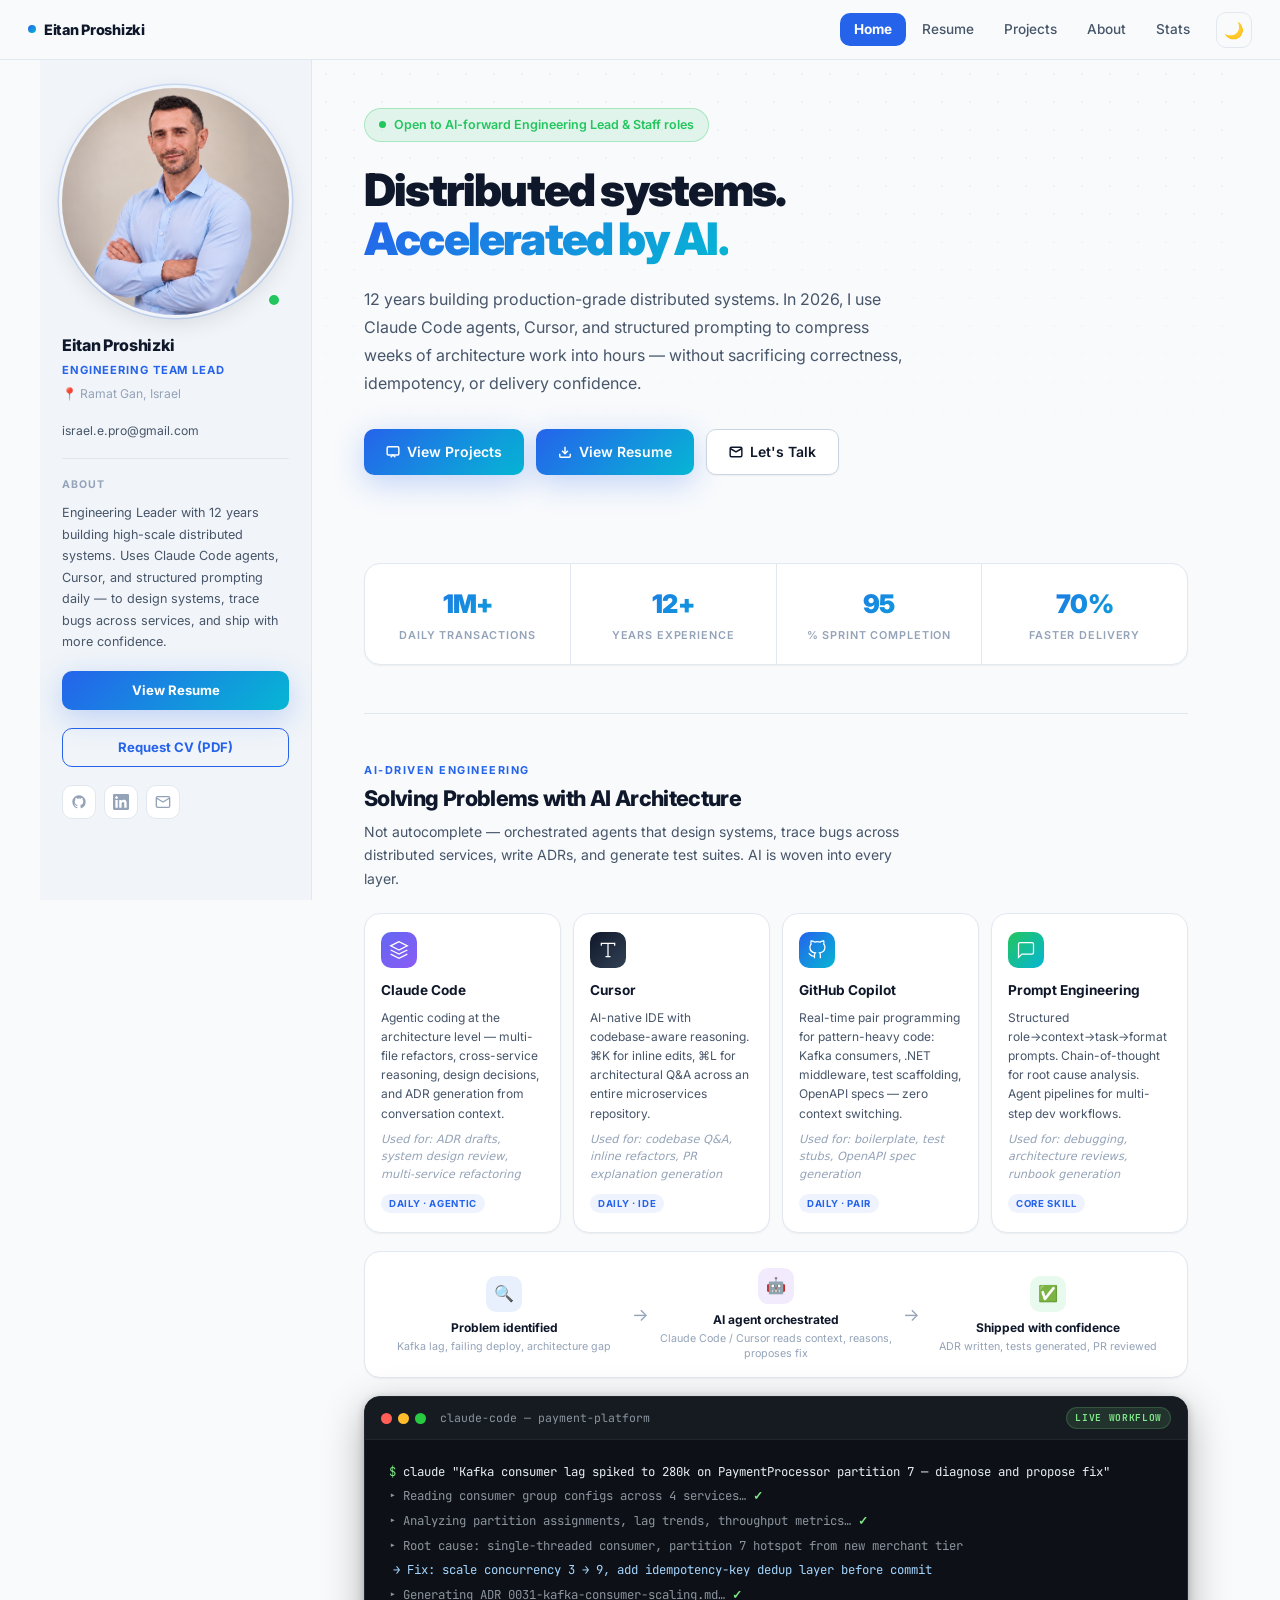
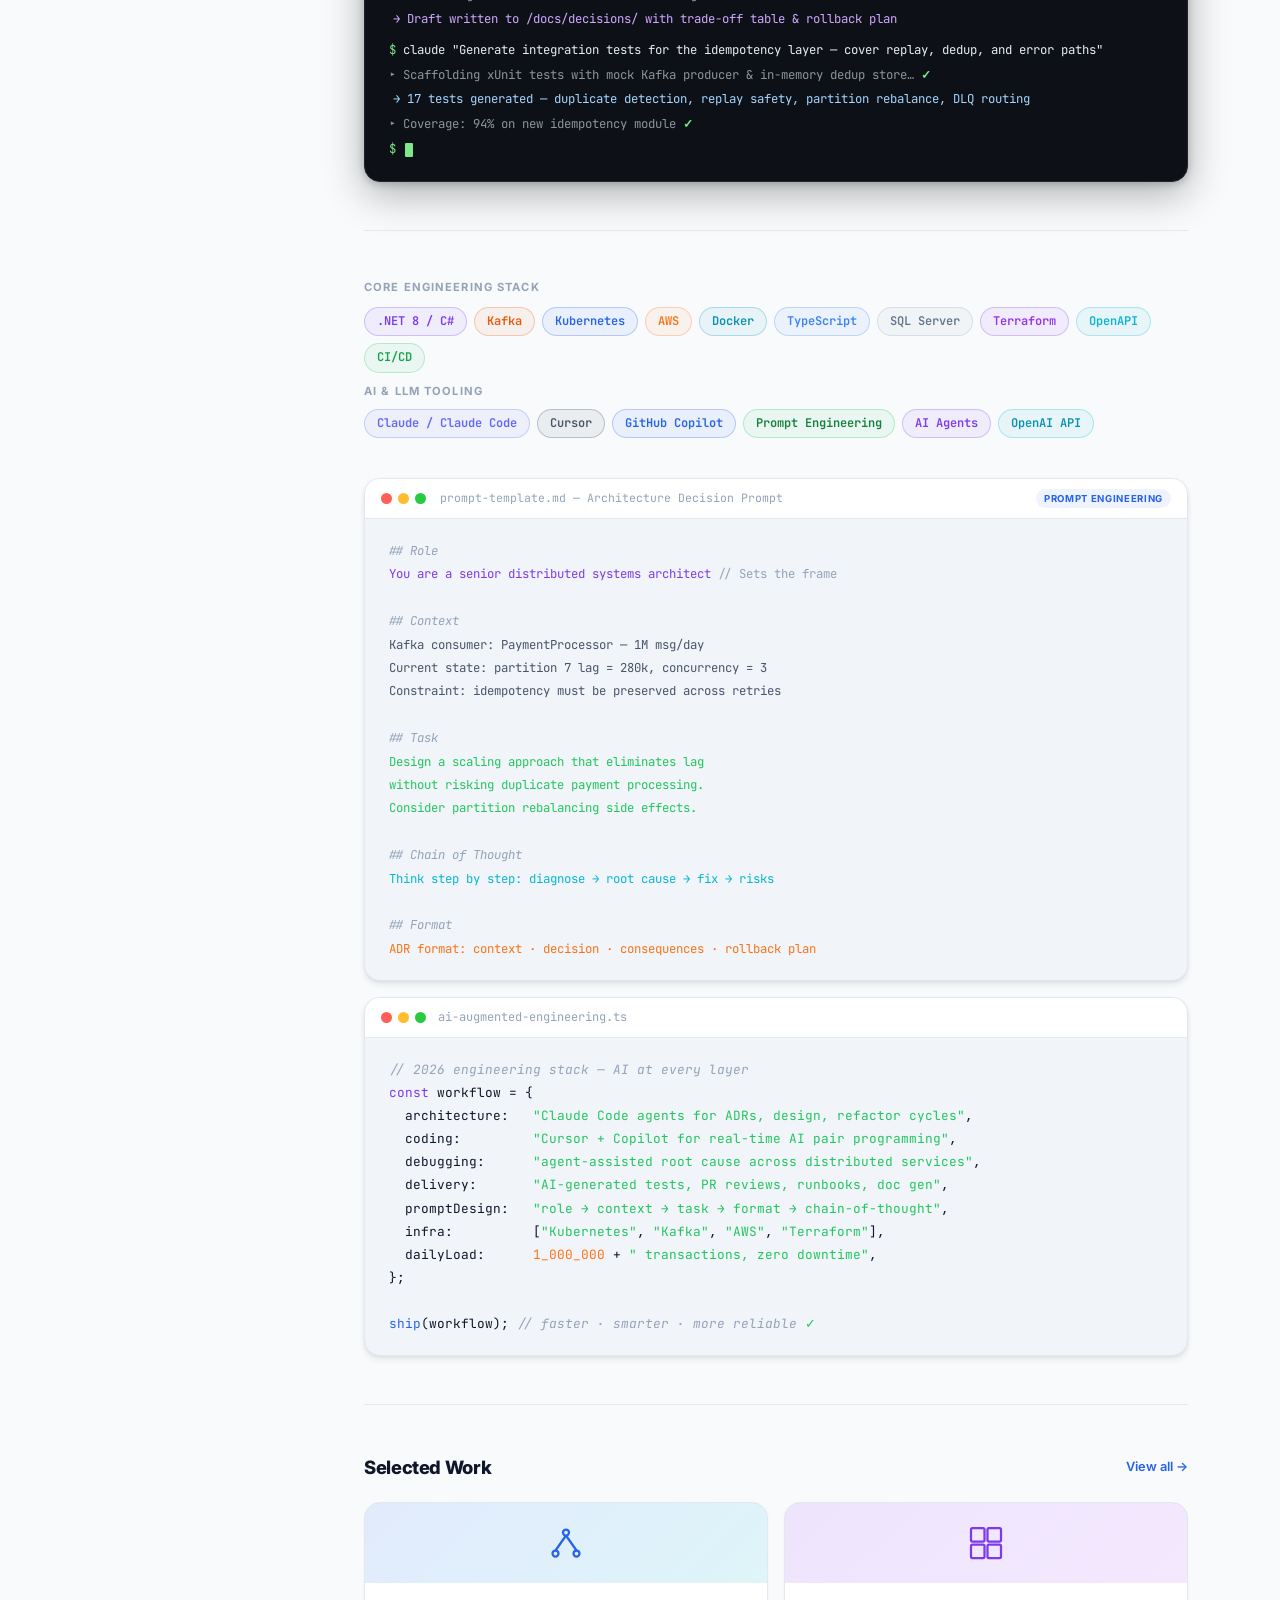
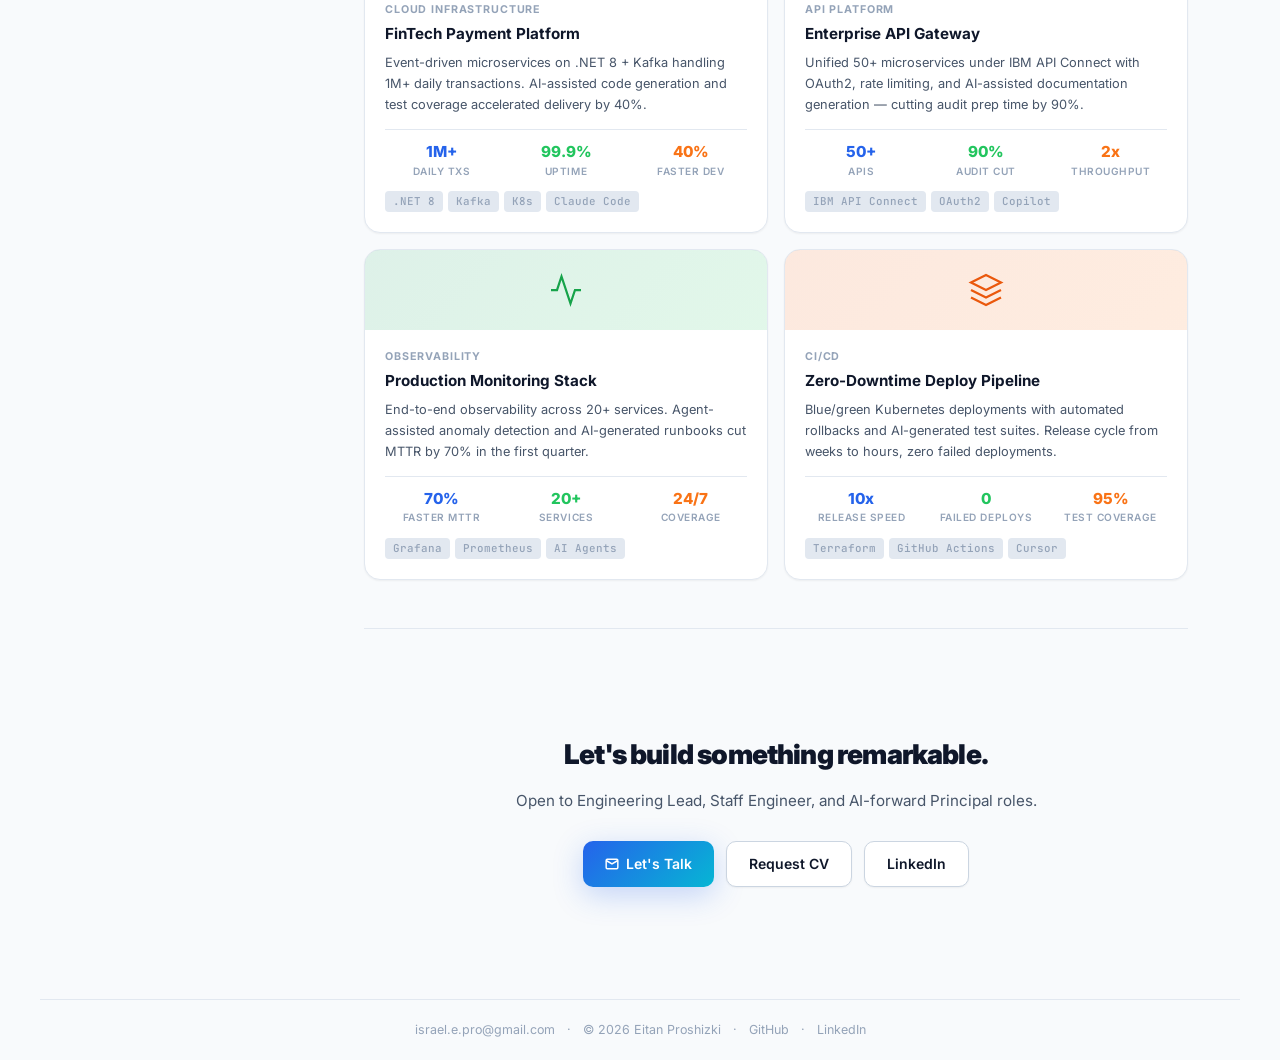
==== commit 451b004a: "fix(portfolio): repair static site health issues" ====
--- a/index.html
+++ b/index.html
@@ -65,7 +65,7 @@
       <p class="sidebar-bio">Engineering Leader with 12 years building high-scale distributed systems. Uses Claude Code agents, Cursor, and structured prompting daily — to design systems, trace bugs across services, and ship with more confidence.</p>
     </div>
     <a href="resume.html" class="sidebar-cta">View Resume</a>
-    <a href="resume.pdf" class="sidebar-cta-ghost" download>Download CV (PDF)</a>
+    <a href="mailto:israel.e.pro@gmail.com?subject=CV%20Request" class="sidebar-cta-ghost">Request CV (PDF)</a>
     <div class="social-links">
       <a href="https://github.com/IsraelEitan" target="_blank" rel="noopener" class="social-link" title="GitHub">
         <svg viewBox="0 0 24 24" fill="currentColor"><path d="M12 2C6.477 2 2 6.484 2 12.017c0 4.425 2.865 8.18 6.839 9.504.5.092.682-.217.682-.483 0-.237-.008-.868-.013-1.703-2.782.605-3.369-1.343-3.369-1.343-.454-1.158-1.11-1.466-1.11-1.466-.908-.62.069-.608.069-.608 1.003.07 1.531 1.032 1.531 1.032.892 1.53 2.341 1.088 2.91.832.092-.647.35-1.088.636-1.338-2.22-.253-4.555-1.113-4.555-4.951 0-1.093.39-1.988 1.029-2.688-.103-.253-.446-1.272.098-2.65 0 0 .84-.27 2.75 1.026A9.564 9.564 0 0112 6.844c.85.004 1.705.115 2.504.337 1.909-1.296 2.747-1.027 2.747-1.027.546 1.379.202 2.398.1 2.651.64.7 1.028 1.595 1.028 2.688 0 3.848-2.339 4.695-4.566 4.943.359.309.678.92.678 1.855 0 1.338-.012 2.419-.012 2.747 0 .268.18.58.688.482A10.019 10.019 0 0022 12.017C22 6.484 17.522 2 12 2z"/></svg>
@@ -106,9 +106,9 @@
             <svg width="14" height="14" viewBox="0 0 24 24" fill="none" stroke="currentColor" stroke-width="2.5"><rect x="2" y="3" width="20" height="14" rx="2"/><polyline points="8,21 12,17 16,21"/></svg>
             View Projects
           </a>
-          <a href="resume.pdf" class="btn btn-primary" download>
+          <a href="resume.html" class="btn btn-primary">
             <svg width="14" height="14" viewBox="0 0 24 24" fill="none" stroke="currentColor" stroke-width="2.5"><path d="M21 15v4a2 2 0 0 1-2 2H5a2 2 0 0 1-2-2v-4"/><polyline points="7 10 12 15 17 10"/><line x1="12" y1="15" x2="12" y2="3"/></svg>
-            Download CV
+            View Resume
           </a>
           <a href="mailto:israel.e.pro@gmail.com" class="btn btn-secondary">
             <svg width="14" height="14" viewBox="0 0 24 24" fill="none" stroke="currentColor" stroke-width="2.5"><path d="M4 4h16c1.1 0 2 .9 2 2v12c0 1.1-.9 2-2 2H4c-1.1 0-2-.9-2-2V6c0-1.1.9-2 2-2z"/><polyline points="22,6 12,12 2,6"/></svg>
@@ -414,7 +414,7 @@
           <svg width="14" height="14" viewBox="0 0 24 24" fill="none" stroke="currentColor" stroke-width="2.5"><path d="M4 4h16c1.1 0 2 .9 2 2v12c0 1.1-.9 2-2 2H4c-1.1 0-2-.9-2-2V6c0-1.1.9-2 2-2z"/><polyline points="22,6 12,12 2,6"/></svg>
           Let's Talk
         </a>
-        <a href="resume.pdf" class="btn btn-secondary" download>Download CV</a>
+        <a href="mailto:israel.e.pro@gmail.com?subject=CV%20Request" class="btn btn-secondary">Request CV</a>
         <a href="https://linkedin.com/in/eitan-pro" target="_blank" rel="noopener" class="btn btn-secondary">LinkedIn</a>
       </div>
     </div>
@@ -434,110 +434,3 @@
 
 </body>
 </html>
- fill="none" stroke="#2563EB" stroke-width="1.5" style="width:36px;height:36px"><circle cx="12" cy="5" r="2"/><circle cx="5" cy="19" r="2"/><circle cx="19" cy="19" r="2"/><line x1="12" y1="7" x2="5" y2="17"/><line x1="12" y1="7" x2="19" y2="17"/></svg>
-          </div>
-          <div class="project-card-body">
-            <div class="project-tag">Cloud Infrastructure</div>
-            <div class="project-name">FinTech Payment Platform</div>
-            <div class="project-desc">Event-driven microservices on .NET 8 + Kafka handling 1M+ daily transactions. AI-assisted code generation and test coverage accelerated delivery by 40%.</div>
-            <div class="project-metrics">
-              <div class="metric metric-blue"><span class="metric-value">1M+</span><span class="metric-label">Daily TXs</span></div>
-              <div class="metric metric-green"><span class="metric-value">99.9%</span><span class="metric-label">Uptime</span></div>
-              <div class="metric metric-orange"><span class="metric-value">40%</span><span class="metric-label">Faster Dev</span></div>
-            </div>
-            <div class="project-tech-tags">
-              <span class="project-tech-tag">.NET 8</span><span class="project-tech-tag">Kafka</span><span class="project-tech-tag">K8s</span><span class="project-tech-tag">Claude Code</span>
-            </div>
-          </div>
-        </div>
-
-        <div class="project-card">
-          <div class="project-card-top project-top-purple">
-            <svg viewBox="0 0 24 24" fill="none" stroke="#7C3AED" stroke-width="1.5" style="width:36px;height:36px"><rect x="2" y="2" width="9" height="9" rx="1"/><rect x="13" y="2" width="9" height="9" rx="1"/><rect x="2" y="13" width="9" height="9" rx="1"/><rect x="13" y="13" width="9" height="9" rx="1"/></svg>
-          </div>
-          <div class="project-card-body">
-            <div class="project-tag">API Platform</div>
-            <div class="project-name">Enterprise API Gateway</div>
-            <div class="project-desc">Unified 50+ microservices under IBM API Connect with OAuth2, rate limiting, and AI-assisted documentation generation — cutting audit prep time by 90%.</div>
-            <div class="project-metrics">
-              <div class="metric metric-blue"><span class="metric-value">50+</span><span class="metric-label">APIs</span></div>
-              <div class="metric metric-green"><span class="metric-value">90%</span><span class="metric-label">Audit Cut</span></div>
-              <div class="metric metric-orange"><span class="metric-value">2x</span><span class="metric-label">Throughput</span></div>
-            </div>
-            <div class="project-tech-tags">
-              <span class="project-tech-tag">IBM API Connect</span><span class="project-tech-tag">OAuth2</span><span class="project-tech-tag">Copilot</span>
-            </div>
-          </div>
-        </div>
-
-        <div class="project-card">
-          <div class="project-card-top project-top-green">
-            <svg viewBox="0 0 24 24" fill="none" stroke="#16A34A" stroke-width="1.5" style="width:36px;height:36px"><polyline points="22 12 18 12 15 21 9 3 6 12 2 12"/></svg>
-          </div>
-          <div class="project-card-body">
-            <div class="project-tag">Observability</div>
-            <div class="project-name">Production Monitoring Stack</div>
-            <div class="project-desc">End-to-end observability across 20+ services. Agent-assisted anomaly detection and AI-generated runbooks cut MTTR by 70% in the first quarter.</div>
-            <div class="project-metrics">
-              <div class="metric metric-blue"><span class="metric-value">70%</span><span class="metric-label">Faster MTTR</span></div>
-              <div class="metric metric-green"><span class="metric-value">20+</span><span class="metric-label">Services</span></div>
-              <div class="metric metric-orange"><span class="metric-value">24/7</span><span class="metric-label">Coverage</span></div>
-            </div>
-            <div class="project-tech-tags">
-              <span class="project-tech-tag">Grafana</span><span class="project-tech-tag">Prometheus</span><span class="project-tech-tag">AI Agents</span>
-            </div>
-          </div>
-        </div>
-
-        <div class="project-card">
-          <div class="project-card-top project-top-orange">
-            <svg viewBox="0 0 24 24" fill="none" stroke="#EA580C" stroke-width="1.5" style="width:36px;height:36px"><path d="M12 2L2 7l10 5 10-5-10-5z"/><path d="M2 17l10 5 10-5"/><path d="M2 12l10 5 10-5"/></svg>
-          </div>
-          <div class="project-card-body">
-            <div class="project-tag">CI/CD</div>
-            <div class="project-name">Zero-Downtime Deploy Pipeline</div>
-            <div class="project-desc">Blue/green Kubernetes deployments with automated rollbacks and AI-generated test suites. Release cycle from weeks to hours, zero failed deployments.</div>
-            <div class="project-metrics">
-              <div class="metric metric-blue"><span class="metric-value">10x</span><span class="metric-label">Release Speed</span></div>
-              <div class="metric metric-green"><span class="metric-value">0</span><span class="metric-label">Failed Deploys</span></div>
-              <div class="metric metric-orange"><span class="metric-value">95%</span><span class="metric-label">Test Coverage</span></div>
-            </div>
-            <div class="project-tech-tags">
-              <span class="project-tech-tag">Terraform</span><span class="project-tech-tag">GitHub Actions</span><span class="project-tech-tag">Cursor</span>
-            </div>
-          </div>
-        </div>
-
-      </div>
-    </div>
-
-    <div class="section-divider"></div>
-
-    <div class="home-cta-block">
-      <h2 class="home-cta-title">Let's build something remarkable.</h2>
-      <p class="home-cta-sub">Open to Engineering Lead, Staff Engineer, and AI-forward Principal roles.</p>
-      <div class="home-cta-btns">
-        <a href="mailto:israel.e.pro@gmail.com" class="btn btn-primary">
-          <svg width="14" height="14" viewBox="0 0 24 24" fill="none" stroke="currentColor" stroke-width="2.5"><path d="M4 4h16c1.1 0 2 .9 2 2v12c0 1.1-.9 2-2 2H4c-1.1 0-2-.9-2-2V6c0-1.1.9-2 2-2z"/><polyline points="22,6 12,12 2,6"/></svg>
-          Let's Talk
-        </a>
-        <a href="resume.pdf" class="btn btn-secondary" download>Download CV</a>
-        <a href="https://linkedin.com/in/eitan-pro" target="_blank" rel="noopener" class="btn btn-secondary">LinkedIn</a>
-      </div>
-    </div>
-
-  </main>
-</div>
-
-<footer class="site-footer">
-  <span>israel.e.pro@gmail.com</span>
-  <span>·</span>
-  <span>© <span class="current-year">2026</span> Eitan Proshizki</span>
-  <span>·</span>
-  <a href="https://github.com/IsraelEitan" target="_blank" rel="noopener">GitHub</a>
-  <span>·</span>
-  <a href="https://linkedin.com/in/eitan-pro" target="_blank" rel="noopener">LinkedIn</a>
-</footer>
-
-</body>
-</html>
--- a/style.css
+++ b/style.css
@@ -414,6 +414,84 @@
   margin-bottom:24px; padding-bottom:10px;
   border-bottom:2px solid var(--accent-light);
 }
+.page-title {
+  font-size:2rem;
+  font-weight:900;
+  letter-spacing:-0.03em;
+  color:var(--text-primary);
+  margin-bottom:18px;
+}
+.resume-topbar {
+  display:flex;
+  align-items:center;
+  justify-content:space-between;
+  gap:14px;
+  flex-wrap:wrap;
+  padding:14px 16px;
+  background:var(--bg-card);
+  border:1px solid var(--border);
+  border-radius:var(--radius-lg);
+  box-shadow:var(--shadow-sm);
+  margin-bottom:36px;
+}
+.resume-nav {
+  display:flex;
+  align-items:center;
+  gap:6px;
+  flex-wrap:wrap;
+}
+.resume-nav a {
+  display:inline-flex;
+  align-items:center;
+  min-height:34px;
+  padding:7px 12px;
+  border-radius:var(--radius);
+  color:var(--text-secondary);
+  font-size:0.82rem;
+  font-weight:600;
+}
+.resume-nav a:hover {
+  background:var(--accent-light);
+  color:var(--accent);
+}
+.resume-section {
+  margin-bottom:44px;
+}
+.edu-item {
+  display:flex;
+  align-items:flex-start;
+  justify-content:space-between;
+  gap:20px;
+  padding:20px 22px;
+  background:var(--bg-card);
+  border:1px solid var(--border);
+  border-radius:var(--radius-lg);
+  box-shadow:var(--shadow-sm);
+}
+.edu-degree {
+  font-size:0.98rem;
+  font-weight:800;
+  color:var(--text-primary);
+  margin-bottom:4px;
+}
+.edu-school {
+  font-size:0.86rem;
+  font-weight:600;
+  color:var(--accent);
+  margin-bottom:6px;
+}
+.edu-detail {
+  font-size:0.8rem;
+  color:var(--text-secondary);
+  line-height:1.6;
+}
+.edu-date {
+  flex-shrink:0;
+  color:var(--text-muted);
+  font-size:0.75rem;
+  font-weight:700;
+  white-space:nowrap;
+}
 .skills-cats { display:grid; grid-template-columns:1fr 1fr; gap:14px; }
 .skill-cat { background:var(--bg-card); border:1px solid var(--border); border-radius:var(--radius); padding:16px 18px; transition:border-color 0.15s; }
 .skill-cat:hover { border-color:var(--accent); }
@@ -501,10 +579,72 @@
   .impact-grid { grid-template-columns:1fr 1fr; }
 }
 @media (max-width:600px) {
+  html,
+  body {
+    max-width:100%;
+    overflow-x:hidden;
+  }
+  .top-nav {
+    display:grid;
+    grid-template-columns:minmax(0, 1fr) 34px 34px;
+    padding:0 12px;
+    gap:8px;
+  }
+  .nav-brand {
+    min-width:0;
+    margin-right:0;
+    overflow:hidden;
+    text-overflow:ellipsis;
+    white-space:nowrap;
+  }
+  .theme-toggle,
+  .mobile-menu-btn {
+    width:34px;
+    height:34px;
+    margin-left:0;
+    flex-shrink:0;
+  }
+  .layout,
+  .sidebar,
+  .content {
+    width:100%;
+    max-width:100%;
+    overflow-x:hidden;
+  }
+  .sidebar > *,
+  .content > * {
+    min-width:0;
+    max-width:100%;
+  }
   .hero-headline { font-size:1.6rem; }
   .content { padding:28px 20px; }
   .stats-big-grid { grid-template-columns:1fr; }
   .skills-cats { grid-template-columns:1fr; }
+  .sidebar { flex-direction:column; }
+  .sidebar-avatar-wrap { width:72px; }
+  .sidebar-email,
+  .sidebar-bio {
+    overflow-wrap:anywhere;
+    max-width:min(320px, calc(100vw - 56px));
+  }
+  .hero-sub,
+  .about-text,
+  .about-section-text,
+  .project-desc {
+    max-width:min(320px, calc(100vw - 56px));
+  }
+  .resume-topbar {
+    display:grid;
+    grid-template-columns:1fr;
+    align-items:stretch;
+    max-width:100%;
+    overflow:hidden;
+  }
+  .resume-nav { width:100%; }
+  .resume-nav a { flex:1 1 30%; justify-content:center; min-width:0; }
+  .resume-topbar > .btn { width:100%; justify-content:center; }
+  .edu-item { flex-direction:column; gap:10px; }
+  .edu-date { white-space:normal; }
 }
 
 /* ── Ghost CTA button (sidebar) ── */
@@ -553,6 +693,10 @@
 @media (max-width:600px) {
   .projects-grid { grid-template-columns:1fr; }
   .hero-headline { font-size:1.75rem; }
+  .sidebar { flex-direction:column; }
+  .sidebar-avatar-wrap { width:72px; }
+  .sidebar-email,
+  .sidebar-bio { overflow-wrap:anywhere; }
   .stats-row { flex-direction:column; }
   .stat-item { border-right:none; border-bottom:1px solid var(--border); }
   .stat-item:last-child { border-bottom:none; }
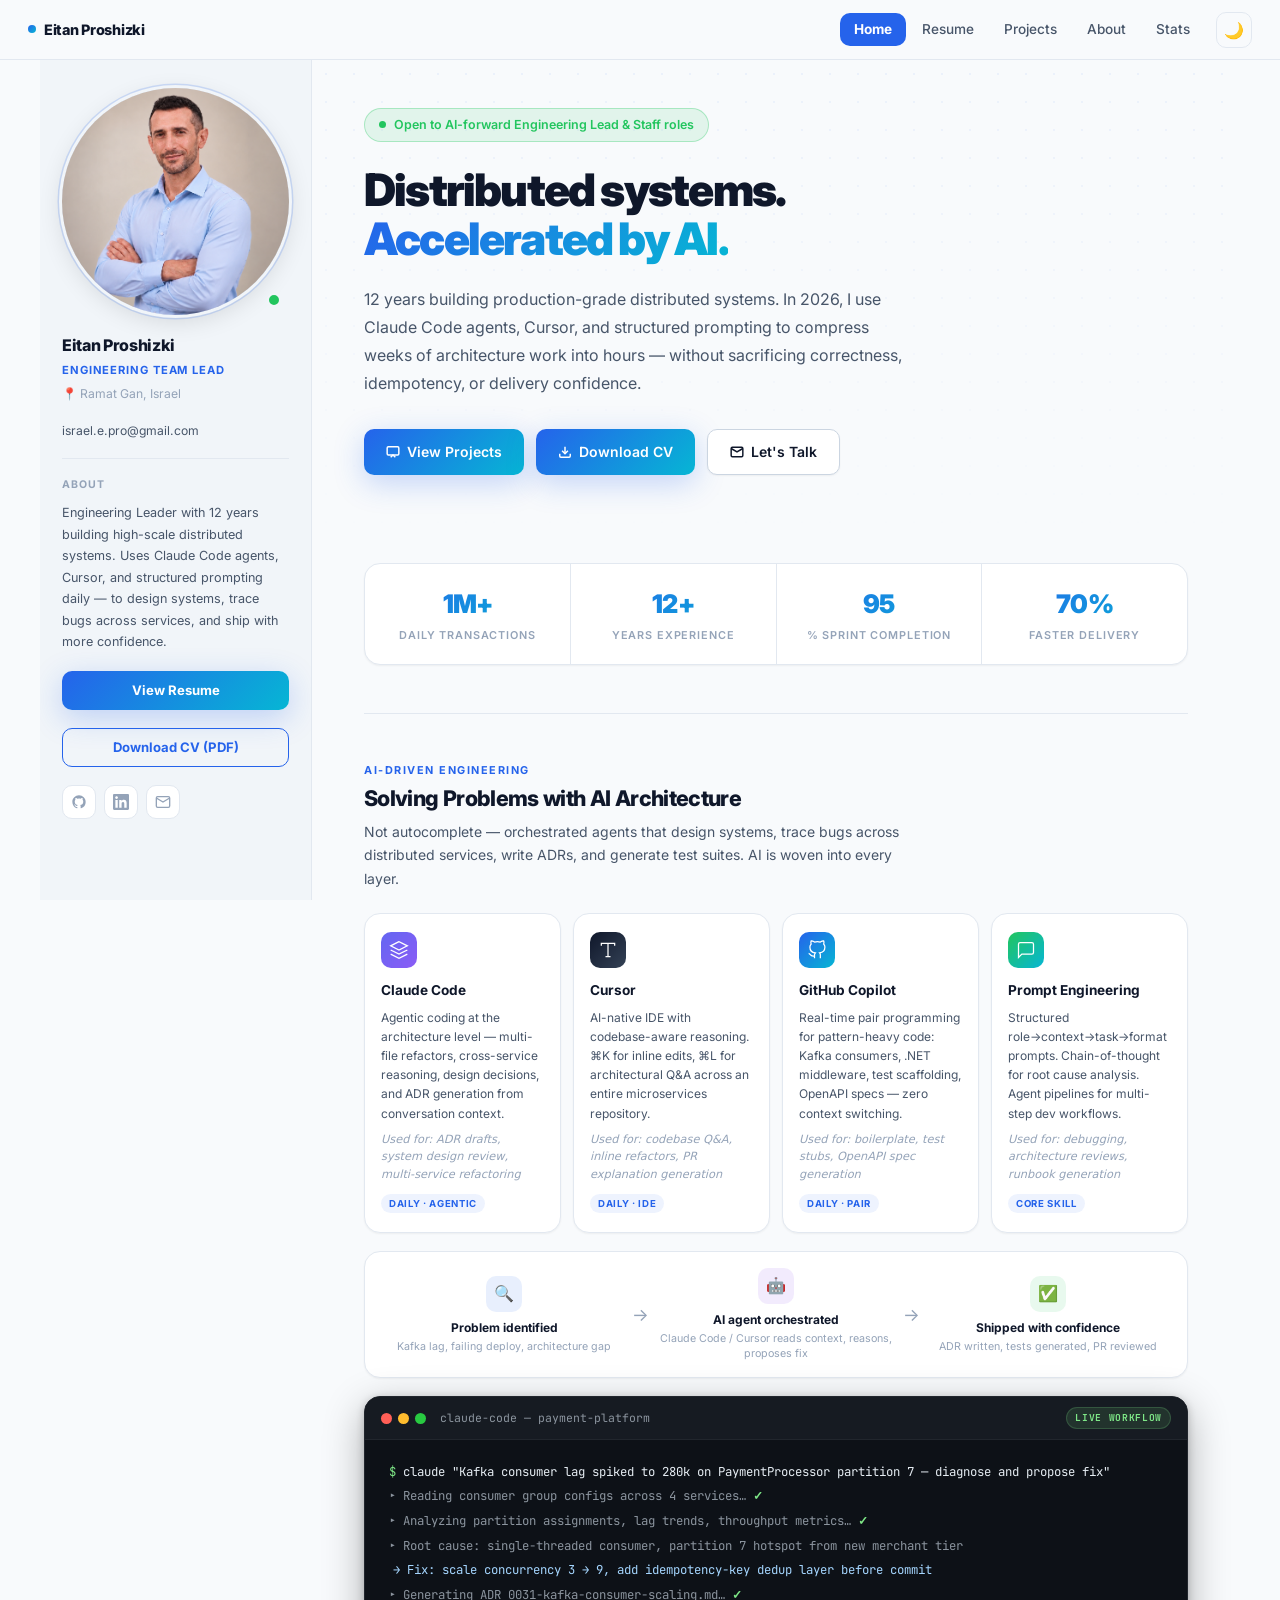
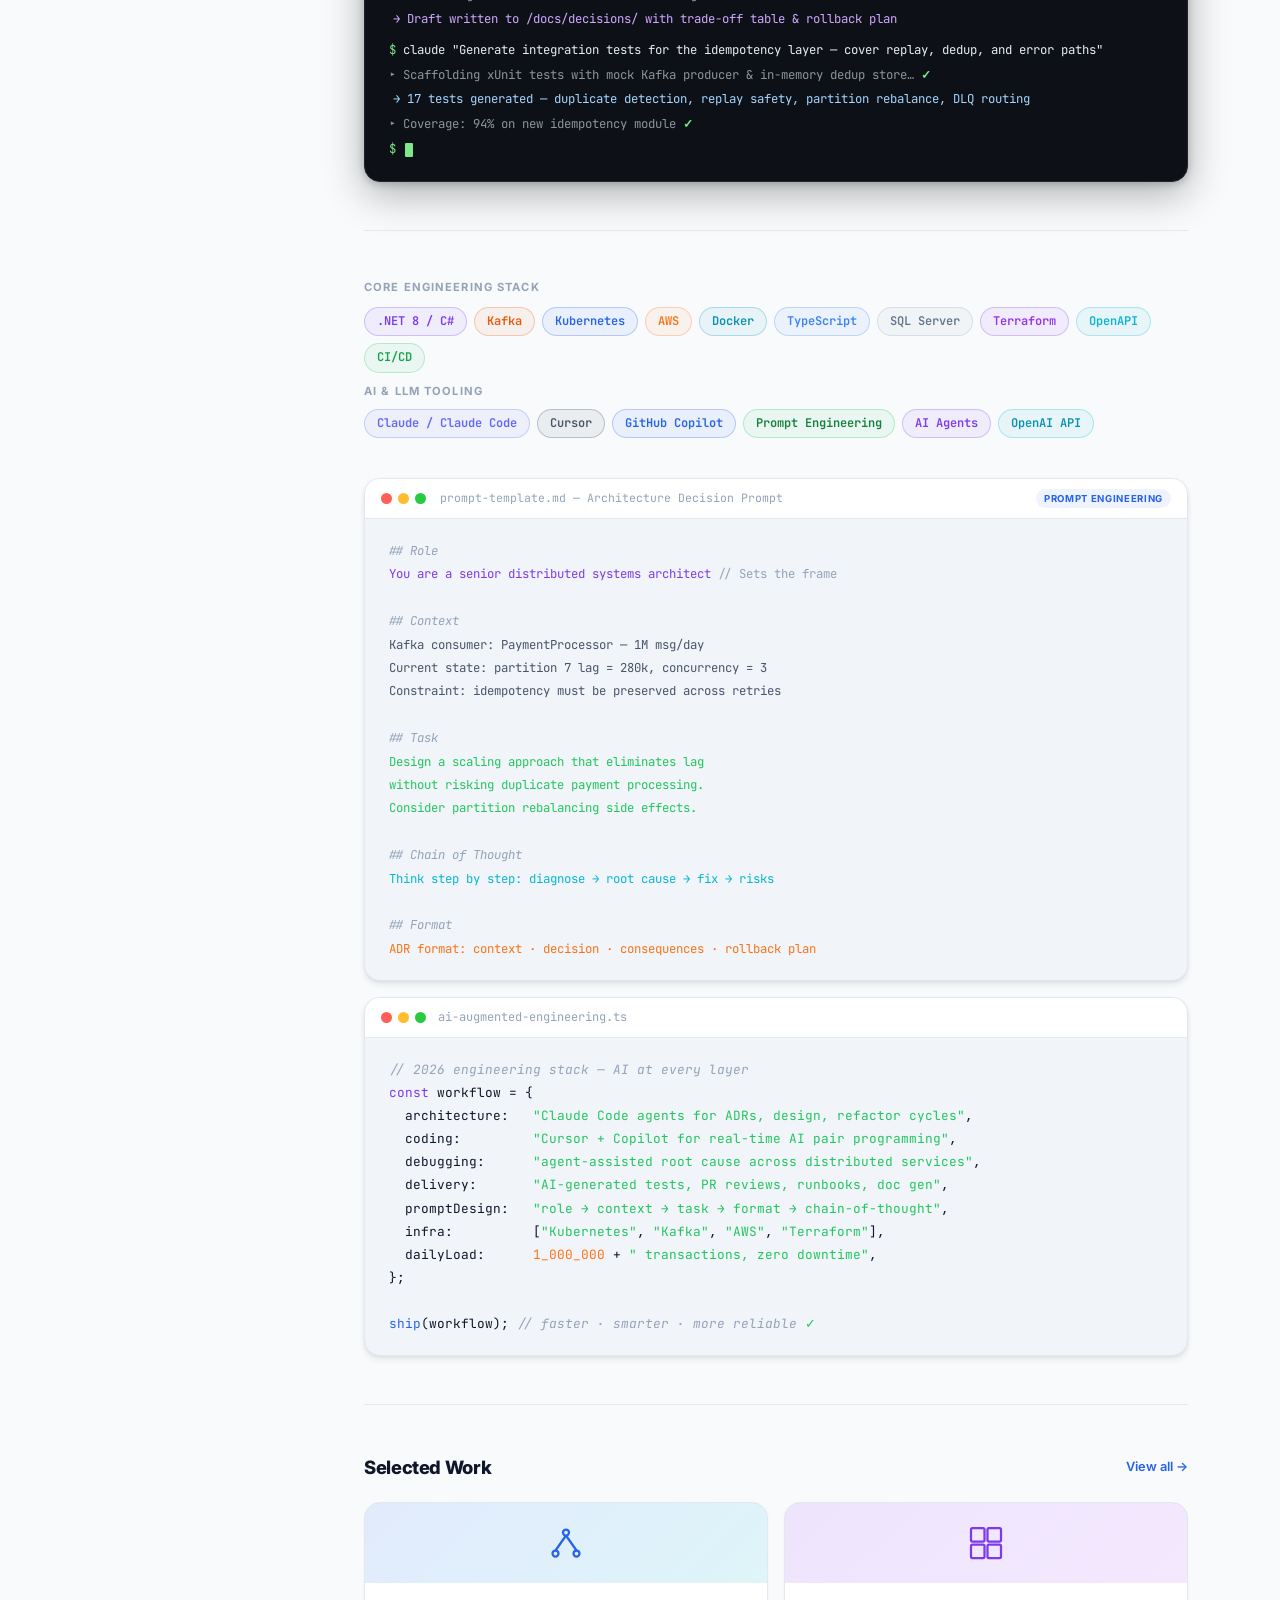
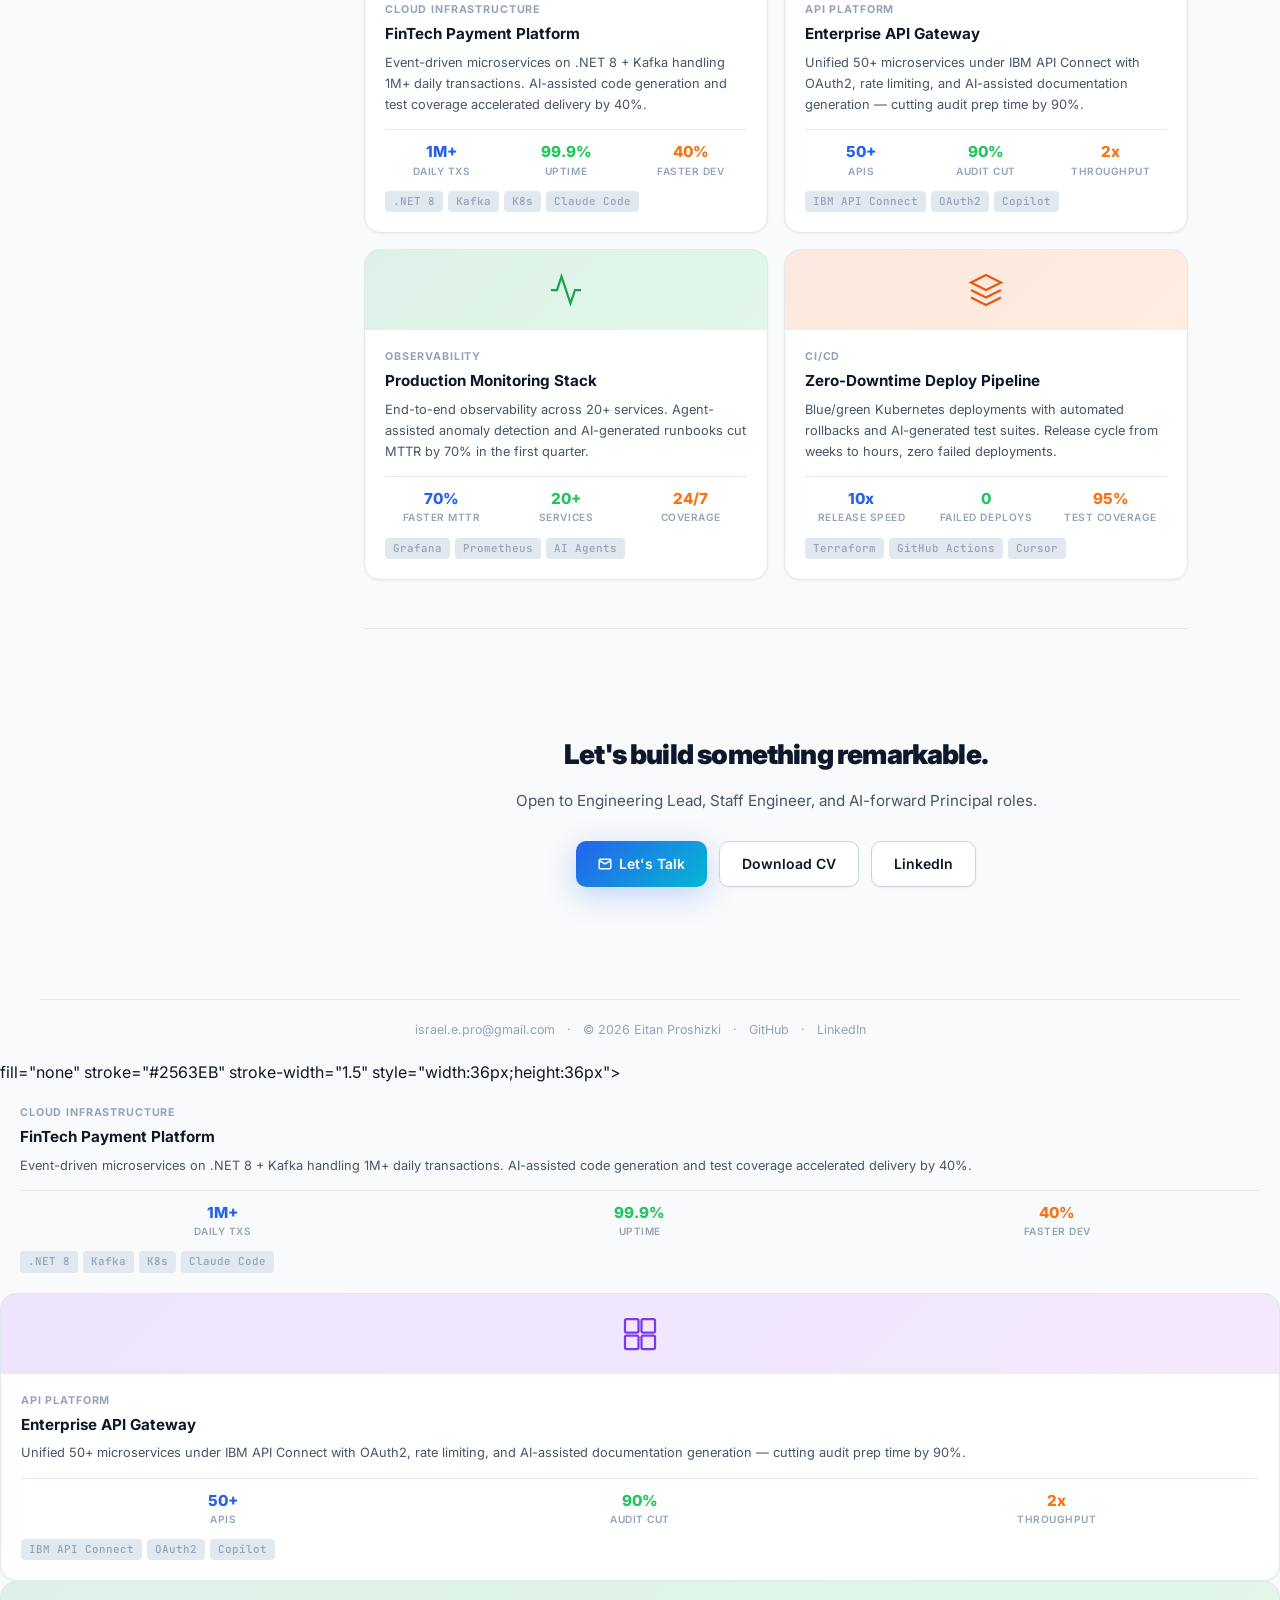
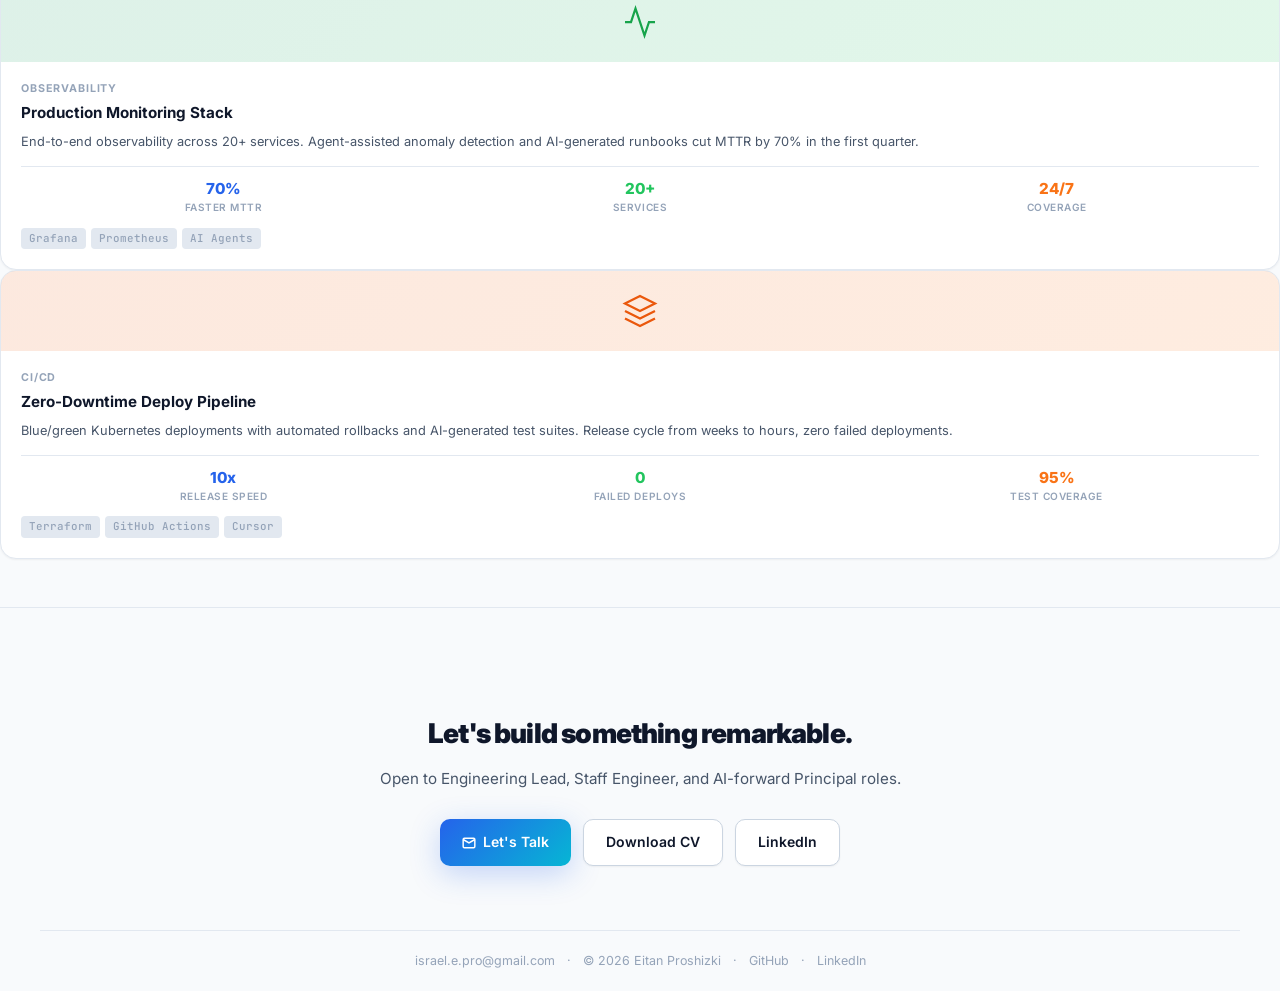
==== commit 51cc84fa: "revert: restore site files to main branch version" ====
--- a/index.html
+++ b/index.html
@@ -65,7 +65,7 @@
       <p class="sidebar-bio">Engineering Leader with 12 years building high-scale distributed systems. Uses Claude Code agents, Cursor, and structured prompting daily — to design systems, trace bugs across services, and ship with more confidence.</p>
     </div>
     <a href="resume.html" class="sidebar-cta">View Resume</a>
-    <a href="mailto:israel.e.pro@gmail.com?subject=CV%20Request" class="sidebar-cta-ghost">Request CV (PDF)</a>
+    <a href="resume.pdf" class="sidebar-cta-ghost" download>Download CV (PDF)</a>
     <div class="social-links">
       <a href="https://github.com/IsraelEitan" target="_blank" rel="noopener" class="social-link" title="GitHub">
         <svg viewBox="0 0 24 24" fill="currentColor"><path d="M12 2C6.477 2 2 6.484 2 12.017c0 4.425 2.865 8.18 6.839 9.504.5.092.682-.217.682-.483 0-.237-.008-.868-.013-1.703-2.782.605-3.369-1.343-3.369-1.343-.454-1.158-1.11-1.466-1.11-1.466-.908-.62.069-.608.069-.608 1.003.07 1.531 1.032 1.531 1.032.892 1.53 2.341 1.088 2.91.832.092-.647.35-1.088.636-1.338-2.22-.253-4.555-1.113-4.555-4.951 0-1.093.39-1.988 1.029-2.688-.103-.253-.446-1.272.098-2.65 0 0 .84-.27 2.75 1.026A9.564 9.564 0 0112 6.844c.85.004 1.705.115 2.504.337 1.909-1.296 2.747-1.027 2.747-1.027.546 1.379.202 2.398.1 2.651.64.7 1.028 1.595 1.028 2.688 0 3.848-2.339 4.695-4.566 4.943.359.309.678.92.678 1.855 0 1.338-.012 2.419-.012 2.747 0 .268.18.58.688.482A10.019 10.019 0 0022 12.017C22 6.484 17.522 2 12 2z"/></svg>
@@ -106,9 +106,9 @@
             <svg width="14" height="14" viewBox="0 0 24 24" fill="none" stroke="currentColor" stroke-width="2.5"><rect x="2" y="3" width="20" height="14" rx="2"/><polyline points="8,21 12,17 16,21"/></svg>
             View Projects
           </a>
-          <a href="resume.html" class="btn btn-primary">
+          <a href="resume.pdf" class="btn btn-primary" download>
             <svg width="14" height="14" viewBox="0 0 24 24" fill="none" stroke="currentColor" stroke-width="2.5"><path d="M21 15v4a2 2 0 0 1-2 2H5a2 2 0 0 1-2-2v-4"/><polyline points="7 10 12 15 17 10"/><line x1="12" y1="15" x2="12" y2="3"/></svg>
-            View Resume
+            Download CV
           </a>
           <a href="mailto:israel.e.pro@gmail.com" class="btn btn-secondary">
             <svg width="14" height="14" viewBox="0 0 24 24" fill="none" stroke="currentColor" stroke-width="2.5"><path d="M4 4h16c1.1 0 2 .9 2 2v12c0 1.1-.9 2-2 2H4c-1.1 0-2-.9-2-2V6c0-1.1.9-2 2-2z"/><polyline points="22,6 12,12 2,6"/></svg>
@@ -414,7 +414,7 @@
           <svg width="14" height="14" viewBox="0 0 24 24" fill="none" stroke="currentColor" stroke-width="2.5"><path d="M4 4h16c1.1 0 2 .9 2 2v12c0 1.1-.9 2-2 2H4c-1.1 0-2-.9-2-2V6c0-1.1.9-2 2-2z"/><polyline points="22,6 12,12 2,6"/></svg>
           Let's Talk
         </a>
-        <a href="mailto:israel.e.pro@gmail.com?subject=CV%20Request" class="btn btn-secondary">Request CV</a>
+        <a href="resume.pdf" class="btn btn-secondary" download>Download CV</a>
         <a href="https://linkedin.com/in/eitan-pro" target="_blank" rel="noopener" class="btn btn-secondary">LinkedIn</a>
       </div>
     </div>
@@ -434,3 +434,110 @@
 
 </body>
 </html>
+ fill="none" stroke="#2563EB" stroke-width="1.5" style="width:36px;height:36px"><circle cx="12" cy="5" r="2"/><circle cx="5" cy="19" r="2"/><circle cx="19" cy="19" r="2"/><line x1="12" y1="7" x2="5" y2="17"/><line x1="12" y1="7" x2="19" y2="17"/></svg>
+          </div>
+          <div class="project-card-body">
+            <div class="project-tag">Cloud Infrastructure</div>
+            <div class="project-name">FinTech Payment Platform</div>
+            <div class="project-desc">Event-driven microservices on .NET 8 + Kafka handling 1M+ daily transactions. AI-assisted code generation and test coverage accelerated delivery by 40%.</div>
+            <div class="project-metrics">
+              <div class="metric metric-blue"><span class="metric-value">1M+</span><span class="metric-label">Daily TXs</span></div>
+              <div class="metric metric-green"><span class="metric-value">99.9%</span><span class="metric-label">Uptime</span></div>
+              <div class="metric metric-orange"><span class="metric-value">40%</span><span class="metric-label">Faster Dev</span></div>
+            </div>
+            <div class="project-tech-tags">
+              <span class="project-tech-tag">.NET 8</span><span class="project-tech-tag">Kafka</span><span class="project-tech-tag">K8s</span><span class="project-tech-tag">Claude Code</span>
+            </div>
+          </div>
+        </div>
+
+        <div class="project-card">
+          <div class="project-card-top project-top-purple">
+            <svg viewBox="0 0 24 24" fill="none" stroke="#7C3AED" stroke-width="1.5" style="width:36px;height:36px"><rect x="2" y="2" width="9" height="9" rx="1"/><rect x="13" y="2" width="9" height="9" rx="1"/><rect x="2" y="13" width="9" height="9" rx="1"/><rect x="13" y="13" width="9" height="9" rx="1"/></svg>
+          </div>
+          <div class="project-card-body">
+            <div class="project-tag">API Platform</div>
+            <div class="project-name">Enterprise API Gateway</div>
+            <div class="project-desc">Unified 50+ microservices under IBM API Connect with OAuth2, rate limiting, and AI-assisted documentation generation — cutting audit prep time by 90%.</div>
+            <div class="project-metrics">
+              <div class="metric metric-blue"><span class="metric-value">50+</span><span class="metric-label">APIs</span></div>
+              <div class="metric metric-green"><span class="metric-value">90%</span><span class="metric-label">Audit Cut</span></div>
+              <div class="metric metric-orange"><span class="metric-value">2x</span><span class="metric-label">Throughput</span></div>
+            </div>
+            <div class="project-tech-tags">
+              <span class="project-tech-tag">IBM API Connect</span><span class="project-tech-tag">OAuth2</span><span class="project-tech-tag">Copilot</span>
+            </div>
+          </div>
+        </div>
+
+        <div class="project-card">
+          <div class="project-card-top project-top-green">
+            <svg viewBox="0 0 24 24" fill="none" stroke="#16A34A" stroke-width="1.5" style="width:36px;height:36px"><polyline points="22 12 18 12 15 21 9 3 6 12 2 12"/></svg>
+          </div>
+          <div class="project-card-body">
+            <div class="project-tag">Observability</div>
+            <div class="project-name">Production Monitoring Stack</div>
+            <div class="project-desc">End-to-end observability across 20+ services. Agent-assisted anomaly detection and AI-generated runbooks cut MTTR by 70% in the first quarter.</div>
+            <div class="project-metrics">
+              <div class="metric metric-blue"><span class="metric-value">70%</span><span class="metric-label">Faster MTTR</span></div>
+              <div class="metric metric-green"><span class="metric-value">20+</span><span class="metric-label">Services</span></div>
+              <div class="metric metric-orange"><span class="metric-value">24/7</span><span class="metric-label">Coverage</span></div>
+            </div>
+            <div class="project-tech-tags">
+              <span class="project-tech-tag">Grafana</span><span class="project-tech-tag">Prometheus</span><span class="project-tech-tag">AI Agents</span>
+            </div>
+          </div>
+        </div>
+
+        <div class="project-card">
+          <div class="project-card-top project-top-orange">
+            <svg viewBox="0 0 24 24" fill="none" stroke="#EA580C" stroke-width="1.5" style="width:36px;height:36px"><path d="M12 2L2 7l10 5 10-5-10-5z"/><path d="M2 17l10 5 10-5"/><path d="M2 12l10 5 10-5"/></svg>
+          </div>
+          <div class="project-card-body">
+            <div class="project-tag">CI/CD</div>
+            <div class="project-name">Zero-Downtime Deploy Pipeline</div>
+            <div class="project-desc">Blue/green Kubernetes deployments with automated rollbacks and AI-generated test suites. Release cycle from weeks to hours, zero failed deployments.</div>
+            <div class="project-metrics">
+              <div class="metric metric-blue"><span class="metric-value">10x</span><span class="metric-label">Release Speed</span></div>
+              <div class="metric metric-green"><span class="metric-value">0</span><span class="metric-label">Failed Deploys</span></div>
+              <div class="metric metric-orange"><span class="metric-value">95%</span><span class="metric-label">Test Coverage</span></div>
+            </div>
+            <div class="project-tech-tags">
+              <span class="project-tech-tag">Terraform</span><span class="project-tech-tag">GitHub Actions</span><span class="project-tech-tag">Cursor</span>
+            </div>
+          </div>
+        </div>
+
+      </div>
+    </div>
+
+    <div class="section-divider"></div>
+
+    <div class="home-cta-block">
+      <h2 class="home-cta-title">Let's build something remarkable.</h2>
+      <p class="home-cta-sub">Open to Engineering Lead, Staff Engineer, and AI-forward Principal roles.</p>
+      <div class="home-cta-btns">
+        <a href="mailto:israel.e.pro@gmail.com" class="btn btn-primary">
+          <svg width="14" height="14" viewBox="0 0 24 24" fill="none" stroke="currentColor" stroke-width="2.5"><path d="M4 4h16c1.1 0 2 .9 2 2v12c0 1.1-.9 2-2 2H4c-1.1 0-2-.9-2-2V6c0-1.1.9-2 2-2z"/><polyline points="22,6 12,12 2,6"/></svg>
+          Let's Talk
+        </a>
+        <a href="resume.pdf" class="btn btn-secondary" download>Download CV</a>
+        <a href="https://linkedin.com/in/eitan-pro" target="_blank" rel="noopener" class="btn btn-secondary">LinkedIn</a>
+      </div>
+    </div>
+
+  </main>
+</div>
+
+<footer class="site-footer">
+  <span>israel.e.pro@gmail.com</span>
+  <span>·</span>
+  <span>© <span class="current-year">2026</span> Eitan Proshizki</span>
+  <span>·</span>
+  <a href="https://github.com/IsraelEitan" target="_blank" rel="noopener">GitHub</a>
+  <span>·</span>
+  <a href="https://linkedin.com/in/eitan-pro" target="_blank" rel="noopener">LinkedIn</a>
+</footer>
+
+</body>
+</html>
--- a/style.css
+++ b/style.css
@@ -414,84 +414,6 @@
   margin-bottom:24px; padding-bottom:10px;
   border-bottom:2px solid var(--accent-light);
 }
-.page-title {
-  font-size:2rem;
-  font-weight:900;
-  letter-spacing:-0.03em;
-  color:var(--text-primary);
-  margin-bottom:18px;
-}
-.resume-topbar {
-  display:flex;
-  align-items:center;
-  justify-content:space-between;
-  gap:14px;
-  flex-wrap:wrap;
-  padding:14px 16px;
-  background:var(--bg-card);
-  border:1px solid var(--border);
-  border-radius:var(--radius-lg);
-  box-shadow:var(--shadow-sm);
-  margin-bottom:36px;
-}
-.resume-nav {
-  display:flex;
-  align-items:center;
-  gap:6px;
-  flex-wrap:wrap;
-}
-.resume-nav a {
-  display:inline-flex;
-  align-items:center;
-  min-height:34px;
-  padding:7px 12px;
-  border-radius:var(--radius);
-  color:var(--text-secondary);
-  font-size:0.82rem;
-  font-weight:600;
-}
-.resume-nav a:hover {
-  background:var(--accent-light);
-  color:var(--accent);
-}
-.resume-section {
-  margin-bottom:44px;
-}
-.edu-item {
-  display:flex;
-  align-items:flex-start;
-  justify-content:space-between;
-  gap:20px;
-  padding:20px 22px;
-  background:var(--bg-card);
-  border:1px solid var(--border);
-  border-radius:var(--radius-lg);
-  box-shadow:var(--shadow-sm);
-}
-.edu-degree {
-  font-size:0.98rem;
-  font-weight:800;
-  color:var(--text-primary);
-  margin-bottom:4px;
-}
-.edu-school {
-  font-size:0.86rem;
-  font-weight:600;
-  color:var(--accent);
-  margin-bottom:6px;
-}
-.edu-detail {
-  font-size:0.8rem;
-  color:var(--text-secondary);
-  line-height:1.6;
-}
-.edu-date {
-  flex-shrink:0;
-  color:var(--text-muted);
-  font-size:0.75rem;
-  font-weight:700;
-  white-space:nowrap;
-}
 .skills-cats { display:grid; grid-template-columns:1fr 1fr; gap:14px; }
 .skill-cat { background:var(--bg-card); border:1px solid var(--border); border-radius:var(--radius); padding:16px 18px; transition:border-color 0.15s; }
 .skill-cat:hover { border-color:var(--accent); }
@@ -579,72 +501,10 @@
   .impact-grid { grid-template-columns:1fr 1fr; }
 }
 @media (max-width:600px) {
-  html,
-  body {
-    max-width:100%;
-    overflow-x:hidden;
-  }
-  .top-nav {
-    display:grid;
-    grid-template-columns:minmax(0, 1fr) 34px 34px;
-    padding:0 12px;
-    gap:8px;
-  }
-  .nav-brand {
-    min-width:0;
-    margin-right:0;
-    overflow:hidden;
-    text-overflow:ellipsis;
-    white-space:nowrap;
-  }
-  .theme-toggle,
-  .mobile-menu-btn {
-    width:34px;
-    height:34px;
-    margin-left:0;
-    flex-shrink:0;
-  }
-  .layout,
-  .sidebar,
-  .content {
-    width:100%;
-    max-width:100%;
-    overflow-x:hidden;
-  }
-  .sidebar > *,
-  .content > * {
-    min-width:0;
-    max-width:100%;
-  }
   .hero-headline { font-size:1.6rem; }
   .content { padding:28px 20px; }
   .stats-big-grid { grid-template-columns:1fr; }
   .skills-cats { grid-template-columns:1fr; }
-  .sidebar { flex-direction:column; }
-  .sidebar-avatar-wrap { width:72px; }
-  .sidebar-email,
-  .sidebar-bio {
-    overflow-wrap:anywhere;
-    max-width:min(320px, calc(100vw - 56px));
-  }
-  .hero-sub,
-  .about-text,
-  .about-section-text,
-  .project-desc {
-    max-width:min(320px, calc(100vw - 56px));
-  }
-  .resume-topbar {
-    display:grid;
-    grid-template-columns:1fr;
-    align-items:stretch;
-    max-width:100%;
-    overflow:hidden;
-  }
-  .resume-nav { width:100%; }
-  .resume-nav a { flex:1 1 30%; justify-content:center; min-width:0; }
-  .resume-topbar > .btn { width:100%; justify-content:center; }
-  .edu-item { flex-direction:column; gap:10px; }
-  .edu-date { white-space:normal; }
 }
 
 /* ── Ghost CTA button (sidebar) ── */
@@ -693,10 +553,6 @@
 @media (max-width:600px) {
   .projects-grid { grid-template-columns:1fr; }
   .hero-headline { font-size:1.75rem; }
-  .sidebar { flex-direction:column; }
-  .sidebar-avatar-wrap { width:72px; }
-  .sidebar-email,
-  .sidebar-bio { overflow-wrap:anywhere; }
   .stats-row { flex-direction:column; }
   .stat-item { border-right:none; border-bottom:1px solid var(--border); }
   .stat-item:last-child { border-bottom:none; }
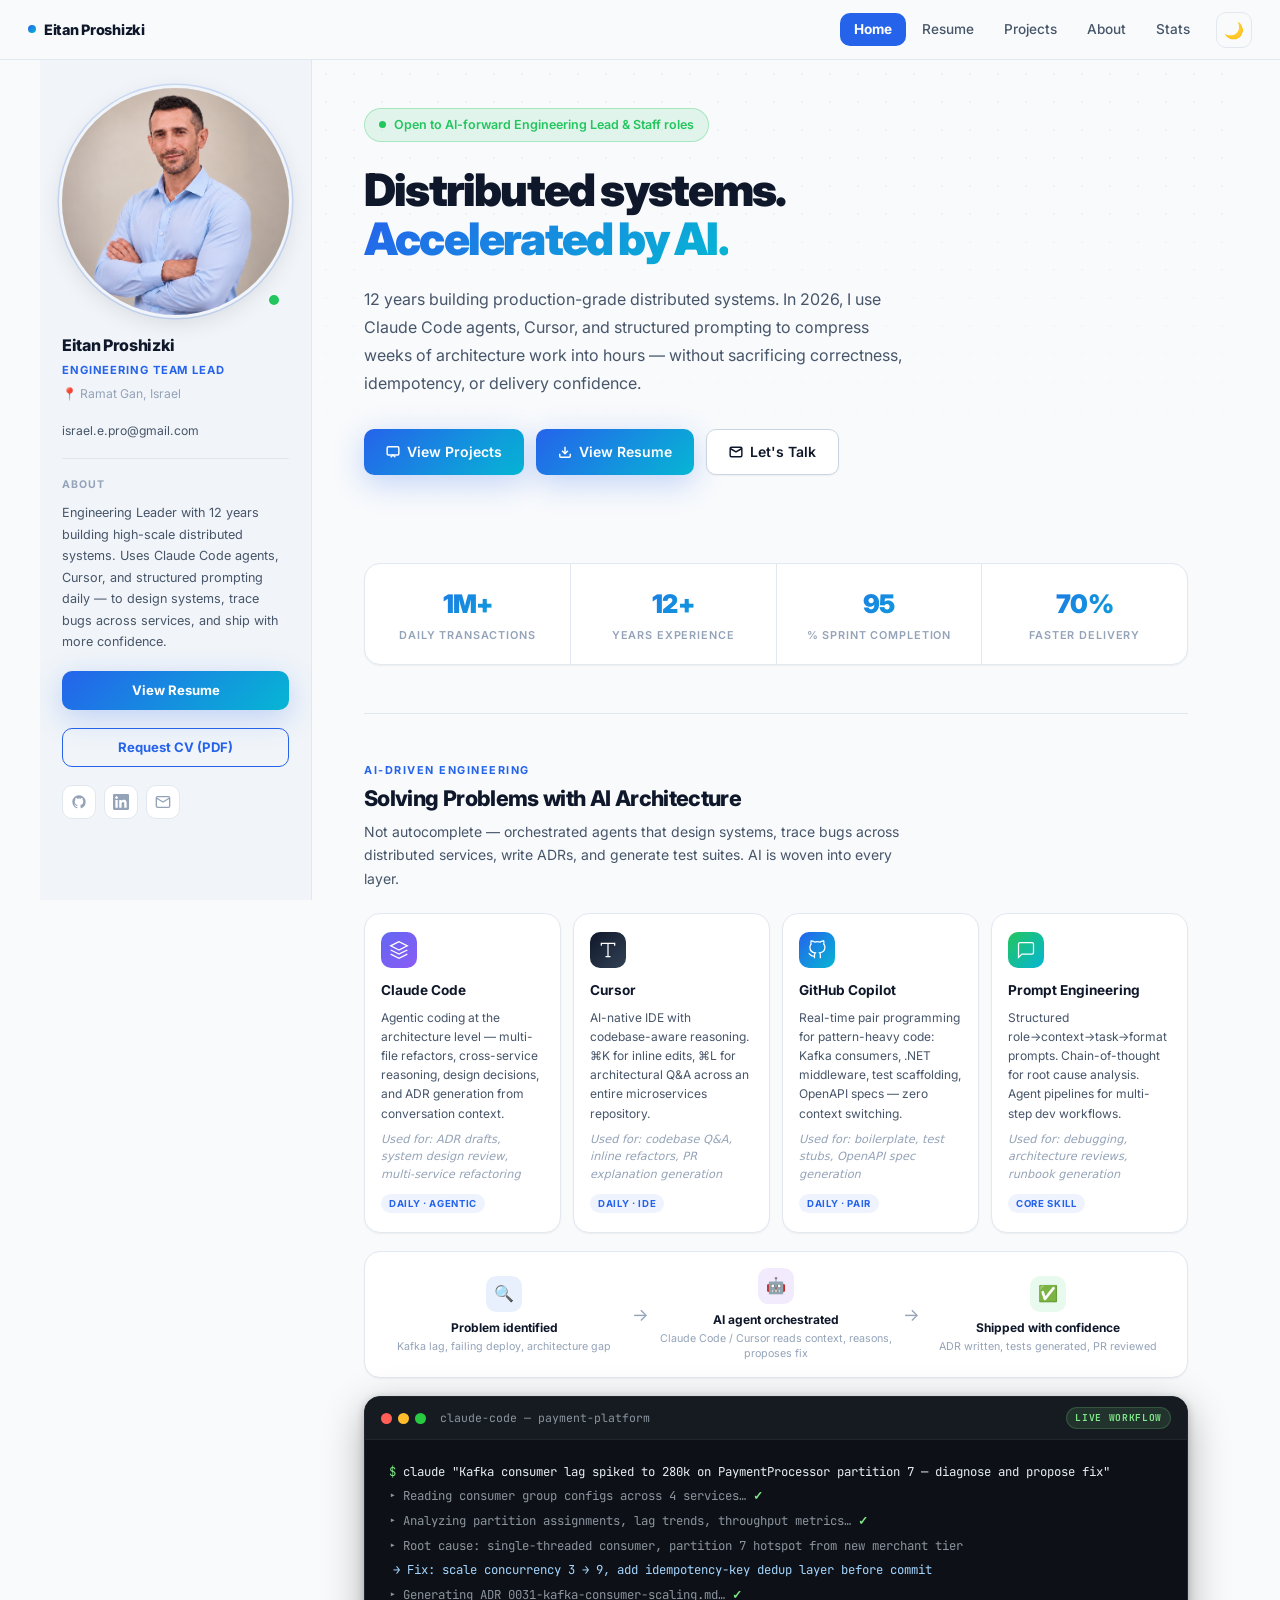
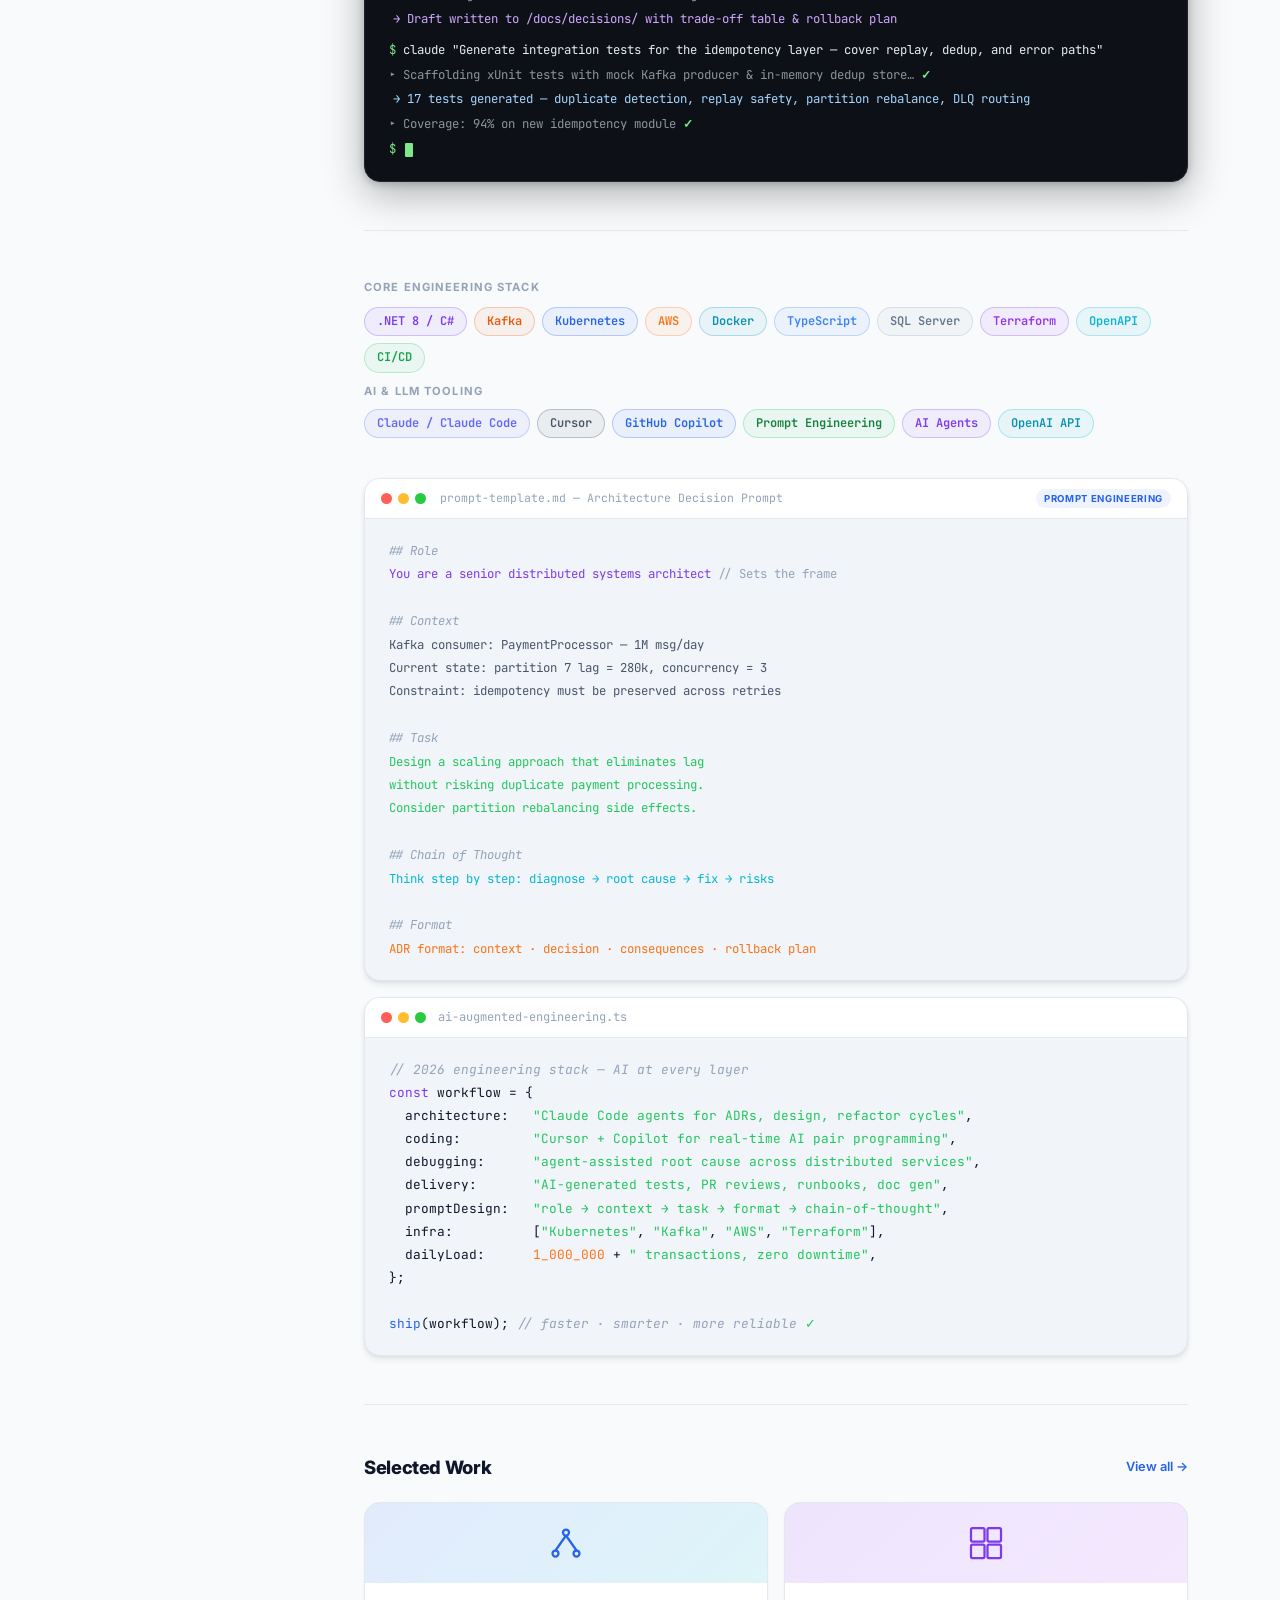
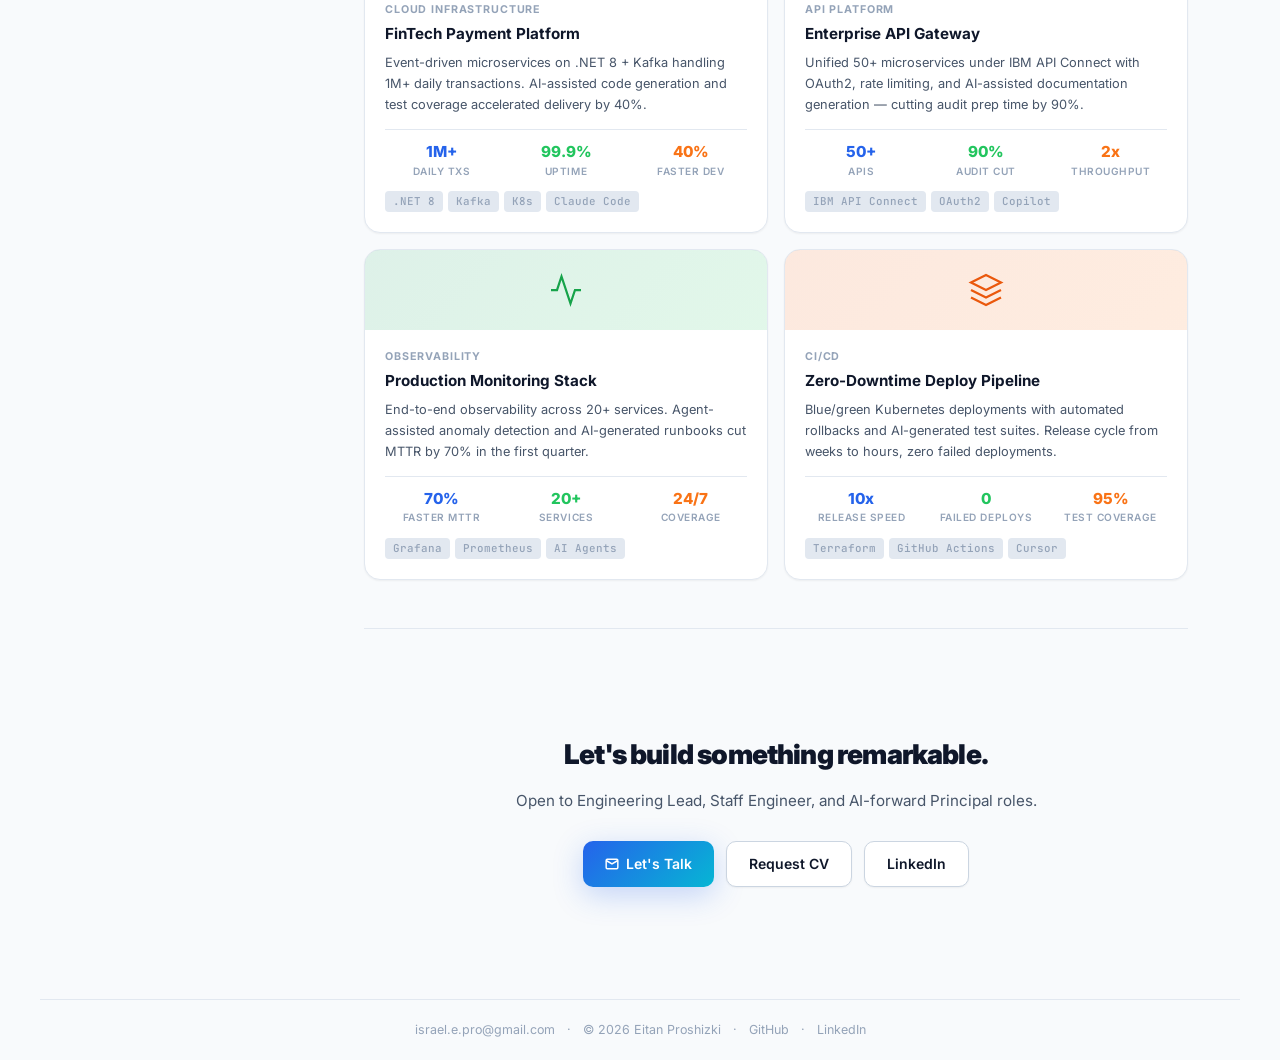
==== commit 86218942: "Merge branch 'main' into chore/add-claude-implementation-agent" ====
--- a/index.html
+++ b/index.html
@@ -65,7 +65,7 @@
       <p class="sidebar-bio">Engineering Leader with 12 years building high-scale distributed systems. Uses Claude Code agents, Cursor, and structured prompting daily — to design systems, trace bugs across services, and ship with more confidence.</p>
     </div>
     <a href="resume.html" class="sidebar-cta">View Resume</a>
-    <a href="resume.pdf" class="sidebar-cta-ghost" download>Download CV (PDF)</a>
+    <a href="mailto:israel.e.pro@gmail.com?subject=CV%20Request" class="sidebar-cta-ghost">Request CV (PDF)</a>
     <div class="social-links">
       <a href="https://github.com/IsraelEitan" target="_blank" rel="noopener" class="social-link" title="GitHub">
         <svg viewBox="0 0 24 24" fill="currentColor"><path d="M12 2C6.477 2 2 6.484 2 12.017c0 4.425 2.865 8.18 6.839 9.504.5.092.682-.217.682-.483 0-.237-.008-.868-.013-1.703-2.782.605-3.369-1.343-3.369-1.343-.454-1.158-1.11-1.466-1.11-1.466-.908-.62.069-.608.069-.608 1.003.07 1.531 1.032 1.531 1.032.892 1.53 2.341 1.088 2.91.832.092-.647.35-1.088.636-1.338-2.22-.253-4.555-1.113-4.555-4.951 0-1.093.39-1.988 1.029-2.688-.103-.253-.446-1.272.098-2.65 0 0 .84-.27 2.75 1.026A9.564 9.564 0 0112 6.844c.85.004 1.705.115 2.504.337 1.909-1.296 2.747-1.027 2.747-1.027.546 1.379.202 2.398.1 2.651.64.7 1.028 1.595 1.028 2.688 0 3.848-2.339 4.695-4.566 4.943.359.309.678.92.678 1.855 0 1.338-.012 2.419-.012 2.747 0 .268.18.58.688.482A10.019 10.019 0 0022 12.017C22 6.484 17.522 2 12 2z"/></svg>
@@ -106,9 +106,9 @@
             <svg width="14" height="14" viewBox="0 0 24 24" fill="none" stroke="currentColor" stroke-width="2.5"><rect x="2" y="3" width="20" height="14" rx="2"/><polyline points="8,21 12,17 16,21"/></svg>
             View Projects
           </a>
-          <a href="resume.pdf" class="btn btn-primary" download>
+          <a href="resume.html" class="btn btn-primary">
             <svg width="14" height="14" viewBox="0 0 24 24" fill="none" stroke="currentColor" stroke-width="2.5"><path d="M21 15v4a2 2 0 0 1-2 2H5a2 2 0 0 1-2-2v-4"/><polyline points="7 10 12 15 17 10"/><line x1="12" y1="15" x2="12" y2="3"/></svg>
-            Download CV
+            View Resume
           </a>
           <a href="mailto:israel.e.pro@gmail.com" class="btn btn-secondary">
             <svg width="14" height="14" viewBox="0 0 24 24" fill="none" stroke="currentColor" stroke-width="2.5"><path d="M4 4h16c1.1 0 2 .9 2 2v12c0 1.1-.9 2-2 2H4c-1.1 0-2-.9-2-2V6c0-1.1.9-2 2-2z"/><polyline points="22,6 12,12 2,6"/></svg>
@@ -414,7 +414,7 @@
           <svg width="14" height="14" viewBox="0 0 24 24" fill="none" stroke="currentColor" stroke-width="2.5"><path d="M4 4h16c1.1 0 2 .9 2 2v12c0 1.1-.9 2-2 2H4c-1.1 0-2-.9-2-2V6c0-1.1.9-2 2-2z"/><polyline points="22,6 12,12 2,6"/></svg>
           Let's Talk
         </a>
-        <a href="resume.pdf" class="btn btn-secondary" download>Download CV</a>
+        <a href="mailto:israel.e.pro@gmail.com?subject=CV%20Request" class="btn btn-secondary">Request CV</a>
         <a href="https://linkedin.com/in/eitan-pro" target="_blank" rel="noopener" class="btn btn-secondary">LinkedIn</a>
       </div>
     </div>
@@ -434,110 +434,3 @@
 
 </body>
 </html>
- fill="none" stroke="#2563EB" stroke-width="1.5" style="width:36px;height:36px"><circle cx="12" cy="5" r="2"/><circle cx="5" cy="19" r="2"/><circle cx="19" cy="19" r="2"/><line x1="12" y1="7" x2="5" y2="17"/><line x1="12" y1="7" x2="19" y2="17"/></svg>
-          </div>
-          <div class="project-card-body">
-            <div class="project-tag">Cloud Infrastructure</div>
-            <div class="project-name">FinTech Payment Platform</div>
-            <div class="project-desc">Event-driven microservices on .NET 8 + Kafka handling 1M+ daily transactions. AI-assisted code generation and test coverage accelerated delivery by 40%.</div>
-            <div class="project-metrics">
-              <div class="metric metric-blue"><span class="metric-value">1M+</span><span class="metric-label">Daily TXs</span></div>
-              <div class="metric metric-green"><span class="metric-value">99.9%</span><span class="metric-label">Uptime</span></div>
-              <div class="metric metric-orange"><span class="metric-value">40%</span><span class="metric-label">Faster Dev</span></div>
-            </div>
-            <div class="project-tech-tags">
-              <span class="project-tech-tag">.NET 8</span><span class="project-tech-tag">Kafka</span><span class="project-tech-tag">K8s</span><span class="project-tech-tag">Claude Code</span>
-            </div>
-          </div>
-        </div>
-
-        <div class="project-card">
-          <div class="project-card-top project-top-purple">
-            <svg viewBox="0 0 24 24" fill="none" stroke="#7C3AED" stroke-width="1.5" style="width:36px;height:36px"><rect x="2" y="2" width="9" height="9" rx="1"/><rect x="13" y="2" width="9" height="9" rx="1"/><rect x="2" y="13" width="9" height="9" rx="1"/><rect x="13" y="13" width="9" height="9" rx="1"/></svg>
-          </div>
-          <div class="project-card-body">
-            <div class="project-tag">API Platform</div>
-            <div class="project-name">Enterprise API Gateway</div>
-            <div class="project-desc">Unified 50+ microservices under IBM API Connect with OAuth2, rate limiting, and AI-assisted documentation generation — cutting audit prep time by 90%.</div>
-            <div class="project-metrics">
-              <div class="metric metric-blue"><span class="metric-value">50+</span><span class="metric-label">APIs</span></div>
-              <div class="metric metric-green"><span class="metric-value">90%</span><span class="metric-label">Audit Cut</span></div>
-              <div class="metric metric-orange"><span class="metric-value">2x</span><span class="metric-label">Throughput</span></div>
-            </div>
-            <div class="project-tech-tags">
-              <span class="project-tech-tag">IBM API Connect</span><span class="project-tech-tag">OAuth2</span><span class="project-tech-tag">Copilot</span>
-            </div>
-          </div>
-        </div>
-
-        <div class="project-card">
-          <div class="project-card-top project-top-green">
-            <svg viewBox="0 0 24 24" fill="none" stroke="#16A34A" stroke-width="1.5" style="width:36px;height:36px"><polyline points="22 12 18 12 15 21 9 3 6 12 2 12"/></svg>
-          </div>
-          <div class="project-card-body">
-            <div class="project-tag">Observability</div>
-            <div class="project-name">Production Monitoring Stack</div>
-            <div class="project-desc">End-to-end observability across 20+ services. Agent-assisted anomaly detection and AI-generated runbooks cut MTTR by 70% in the first quarter.</div>
-            <div class="project-metrics">
-              <div class="metric metric-blue"><span class="metric-value">70%</span><span class="metric-label">Faster MTTR</span></div>
-              <div class="metric metric-green"><span class="metric-value">20+</span><span class="metric-label">Services</span></div>
-              <div class="metric metric-orange"><span class="metric-value">24/7</span><span class="metric-label">Coverage</span></div>
-            </div>
-            <div class="project-tech-tags">
-              <span class="project-tech-tag">Grafana</span><span class="project-tech-tag">Prometheus</span><span class="project-tech-tag">AI Agents</span>
-            </div>
-          </div>
-        </div>
-
-        <div class="project-card">
-          <div class="project-card-top project-top-orange">
-            <svg viewBox="0 0 24 24" fill="none" stroke="#EA580C" stroke-width="1.5" style="width:36px;height:36px"><path d="M12 2L2 7l10 5 10-5-10-5z"/><path d="M2 17l10 5 10-5"/><path d="M2 12l10 5 10-5"/></svg>
-          </div>
-          <div class="project-card-body">
-            <div class="project-tag">CI/CD</div>
-            <div class="project-name">Zero-Downtime Deploy Pipeline</div>
-            <div class="project-desc">Blue/green Kubernetes deployments with automated rollbacks and AI-generated test suites. Release cycle from weeks to hours, zero failed deployments.</div>
-            <div class="project-metrics">
-              <div class="metric metric-blue"><span class="metric-value">10x</span><span class="metric-label">Release Speed</span></div>
-              <div class="metric metric-green"><span class="metric-value">0</span><span class="metric-label">Failed Deploys</span></div>
-              <div class="metric metric-orange"><span class="metric-value">95%</span><span class="metric-label">Test Coverage</span></div>
-            </div>
-            <div class="project-tech-tags">
-              <span class="project-tech-tag">Terraform</span><span class="project-tech-tag">GitHub Actions</span><span class="project-tech-tag">Cursor</span>
-            </div>
-          </div>
-        </div>
-
-      </div>
-    </div>
-
-    <div class="section-divider"></div>
-
-    <div class="home-cta-block">
-      <h2 class="home-cta-title">Let's build something remarkable.</h2>
-      <p class="home-cta-sub">Open to Engineering Lead, Staff Engineer, and AI-forward Principal roles.</p>
-      <div class="home-cta-btns">
-        <a href="mailto:israel.e.pro@gmail.com" class="btn btn-primary">
-          <svg width="14" height="14" viewBox="0 0 24 24" fill="none" stroke="currentColor" stroke-width="2.5"><path d="M4 4h16c1.1 0 2 .9 2 2v12c0 1.1-.9 2-2 2H4c-1.1 0-2-.9-2-2V6c0-1.1.9-2 2-2z"/><polyline points="22,6 12,12 2,6"/></svg>
-          Let's Talk
-        </a>
-        <a href="resume.pdf" class="btn btn-secondary" download>Download CV</a>
-        <a href="https://linkedin.com/in/eitan-pro" target="_blank" rel="noopener" class="btn btn-secondary">LinkedIn</a>
-      </div>
-    </div>
-
-  </main>
-</div>
-
-<footer class="site-footer">
-  <span>israel.e.pro@gmail.com</span>
-  <span>·</span>
-  <span>© <span class="current-year">2026</span> Eitan Proshizki</span>
-  <span>·</span>
-  <a href="https://github.com/IsraelEitan" target="_blank" rel="noopener">GitHub</a>
-  <span>·</span>
-  <a href="https://linkedin.com/in/eitan-pro" target="_blank" rel="noopener">LinkedIn</a>
-</footer>
-
-</body>
-</html>
--- a/style.css
+++ b/style.css
@@ -414,6 +414,84 @@
   margin-bottom:24px; padding-bottom:10px;
   border-bottom:2px solid var(--accent-light);
 }
+.page-title {
+  font-size:2rem;
+  font-weight:900;
+  letter-spacing:-0.03em;
+  color:var(--text-primary);
+  margin-bottom:18px;
+}
+.resume-topbar {
+  display:flex;
+  align-items:center;
+  justify-content:space-between;
+  gap:14px;
+  flex-wrap:wrap;
+  padding:14px 16px;
+  background:var(--bg-card);
+  border:1px solid var(--border);
+  border-radius:var(--radius-lg);
+  box-shadow:var(--shadow-sm);
+  margin-bottom:36px;
+}
+.resume-nav {
+  display:flex;
+  align-items:center;
+  gap:6px;
+  flex-wrap:wrap;
+}
+.resume-nav a {
+  display:inline-flex;
+  align-items:center;
+  min-height:34px;
+  padding:7px 12px;
+  border-radius:var(--radius);
+  color:var(--text-secondary);
+  font-size:0.82rem;
+  font-weight:600;
+}
+.resume-nav a:hover {
+  background:var(--accent-light);
+  color:var(--accent);
+}
+.resume-section {
+  margin-bottom:44px;
+}
+.edu-item {
+  display:flex;
+  align-items:flex-start;
+  justify-content:space-between;
+  gap:20px;
+  padding:20px 22px;
+  background:var(--bg-card);
+  border:1px solid var(--border);
+  border-radius:var(--radius-lg);
+  box-shadow:var(--shadow-sm);
+}
+.edu-degree {
+  font-size:0.98rem;
+  font-weight:800;
+  color:var(--text-primary);
+  margin-bottom:4px;
+}
+.edu-school {
+  font-size:0.86rem;
+  font-weight:600;
+  color:var(--accent);
+  margin-bottom:6px;
+}
+.edu-detail {
+  font-size:0.8rem;
+  color:var(--text-secondary);
+  line-height:1.6;
+}
+.edu-date {
+  flex-shrink:0;
+  color:var(--text-muted);
+  font-size:0.75rem;
+  font-weight:700;
+  white-space:nowrap;
+}
 .skills-cats { display:grid; grid-template-columns:1fr 1fr; gap:14px; }
 .skill-cat { background:var(--bg-card); border:1px solid var(--border); border-radius:var(--radius); padding:16px 18px; transition:border-color 0.15s; }
 .skill-cat:hover { border-color:var(--accent); }
@@ -501,10 +579,72 @@
   .impact-grid { grid-template-columns:1fr 1fr; }
 }
 @media (max-width:600px) {
+  html,
+  body {
+    max-width:100%;
+    overflow-x:hidden;
+  }
+  .top-nav {
+    display:grid;
+    grid-template-columns:minmax(0, 1fr) 34px 34px;
+    padding:0 12px;
+    gap:8px;
+  }
+  .nav-brand {
+    min-width:0;
+    margin-right:0;
+    overflow:hidden;
+    text-overflow:ellipsis;
+    white-space:nowrap;
+  }
+  .theme-toggle,
+  .mobile-menu-btn {
+    width:34px;
+    height:34px;
+    margin-left:0;
+    flex-shrink:0;
+  }
+  .layout,
+  .sidebar,
+  .content {
+    width:100%;
+    max-width:100%;
+    overflow-x:hidden;
+  }
+  .sidebar > *,
+  .content > * {
+    min-width:0;
+    max-width:100%;
+  }
   .hero-headline { font-size:1.6rem; }
   .content { padding:28px 20px; }
   .stats-big-grid { grid-template-columns:1fr; }
   .skills-cats { grid-template-columns:1fr; }
+  .sidebar { flex-direction:column; }
+  .sidebar-avatar-wrap { width:72px; }
+  .sidebar-email,
+  .sidebar-bio {
+    overflow-wrap:anywhere;
+    max-width:min(320px, calc(100vw - 56px));
+  }
+  .hero-sub,
+  .about-text,
+  .about-section-text,
+  .project-desc {
+    max-width:min(320px, calc(100vw - 56px));
+  }
+  .resume-topbar {
+    display:grid;
+    grid-template-columns:1fr;
+    align-items:stretch;
+    max-width:100%;
+    overflow:hidden;
+  }
+  .resume-nav { width:100%; }
+  .resume-nav a { flex:1 1 30%; justify-content:center; min-width:0; }
+  .resume-topbar > .btn { width:100%; justify-content:center; }
+  .edu-item { flex-direction:column; gap:10px; }
+  .edu-date { white-space:normal; }
 }
 
 /* ── Ghost CTA button (sidebar) ── */
@@ -553,6 +693,10 @@
 @media (max-width:600px) {
   .projects-grid { grid-template-columns:1fr; }
   .hero-headline { font-size:1.75rem; }
+  .sidebar { flex-direction:column; }
+  .sidebar-avatar-wrap { width:72px; }
+  .sidebar-email,
+  .sidebar-bio { overflow-wrap:anywhere; }
   .stats-row { flex-direction:column; }
   .stat-item { border-right:none; border-bottom:1px solid var(--border); }
   .stat-item:last-child { border-bottom:none; }
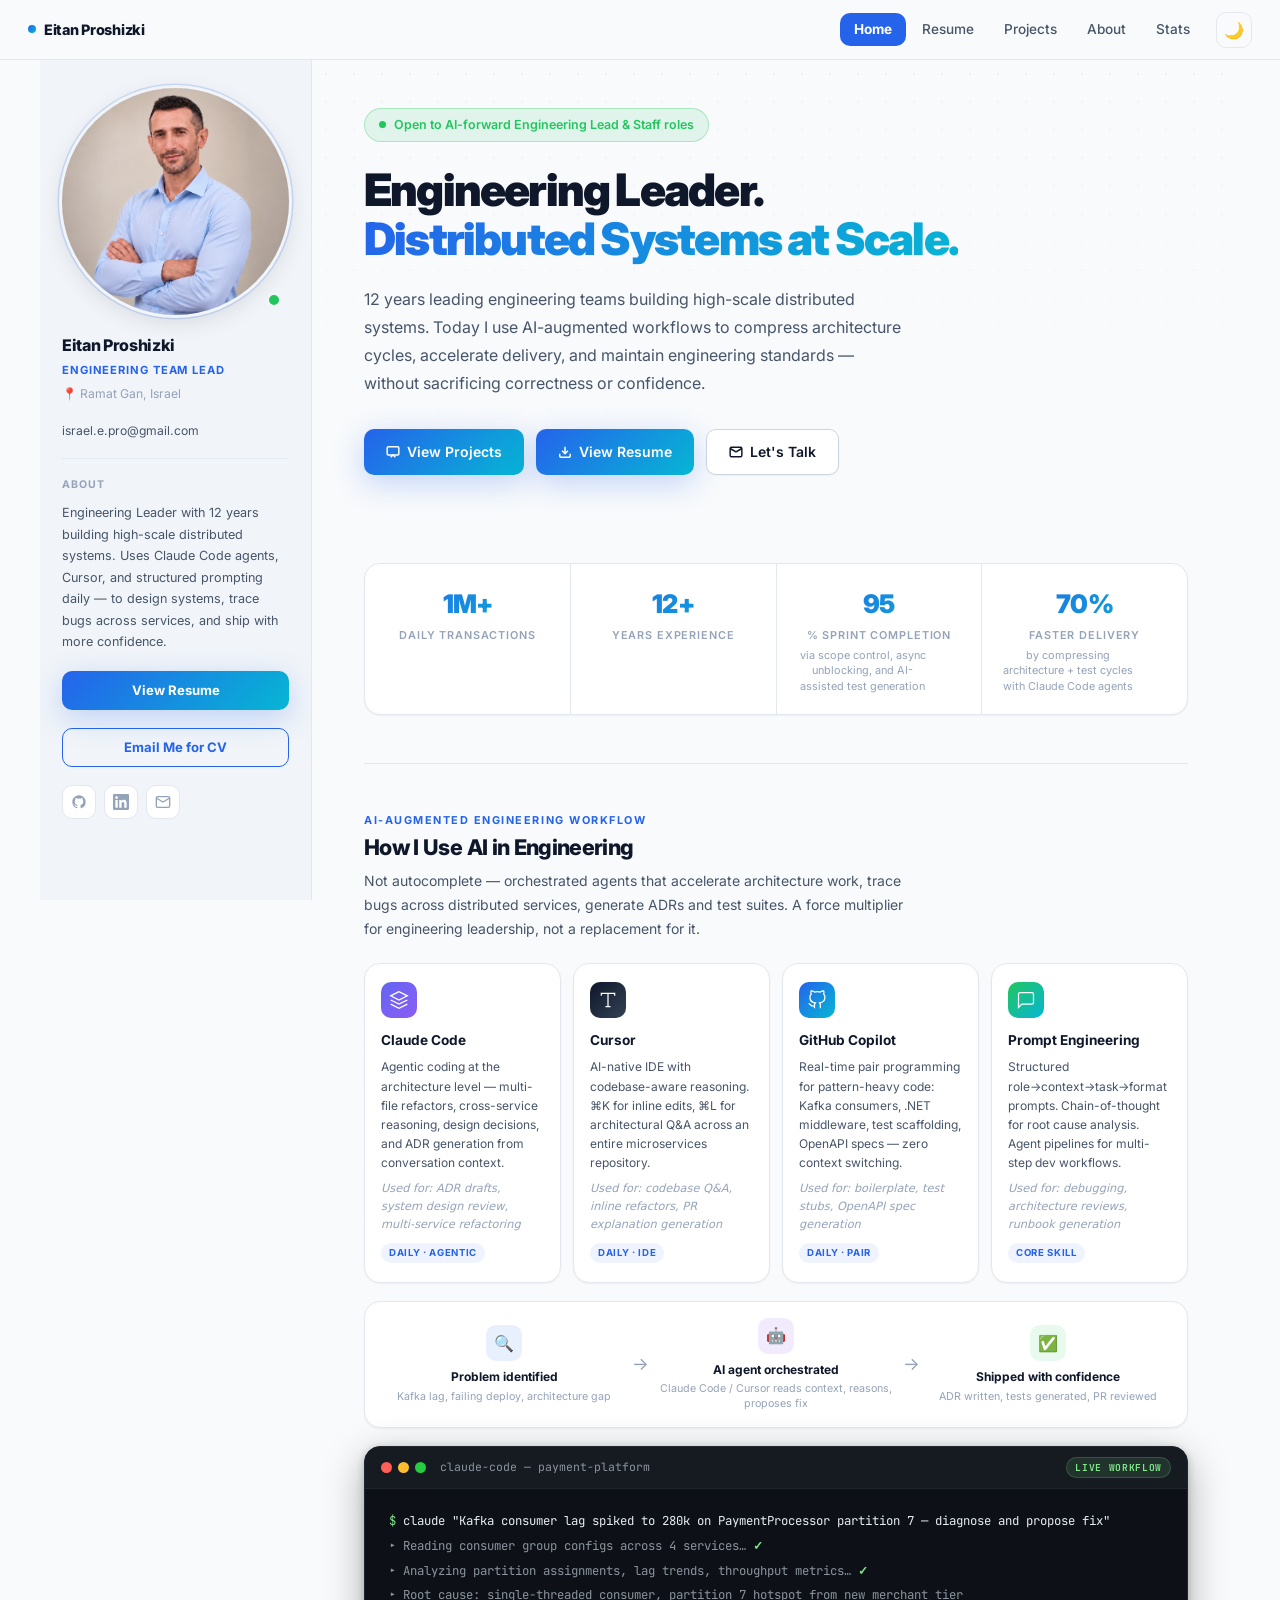
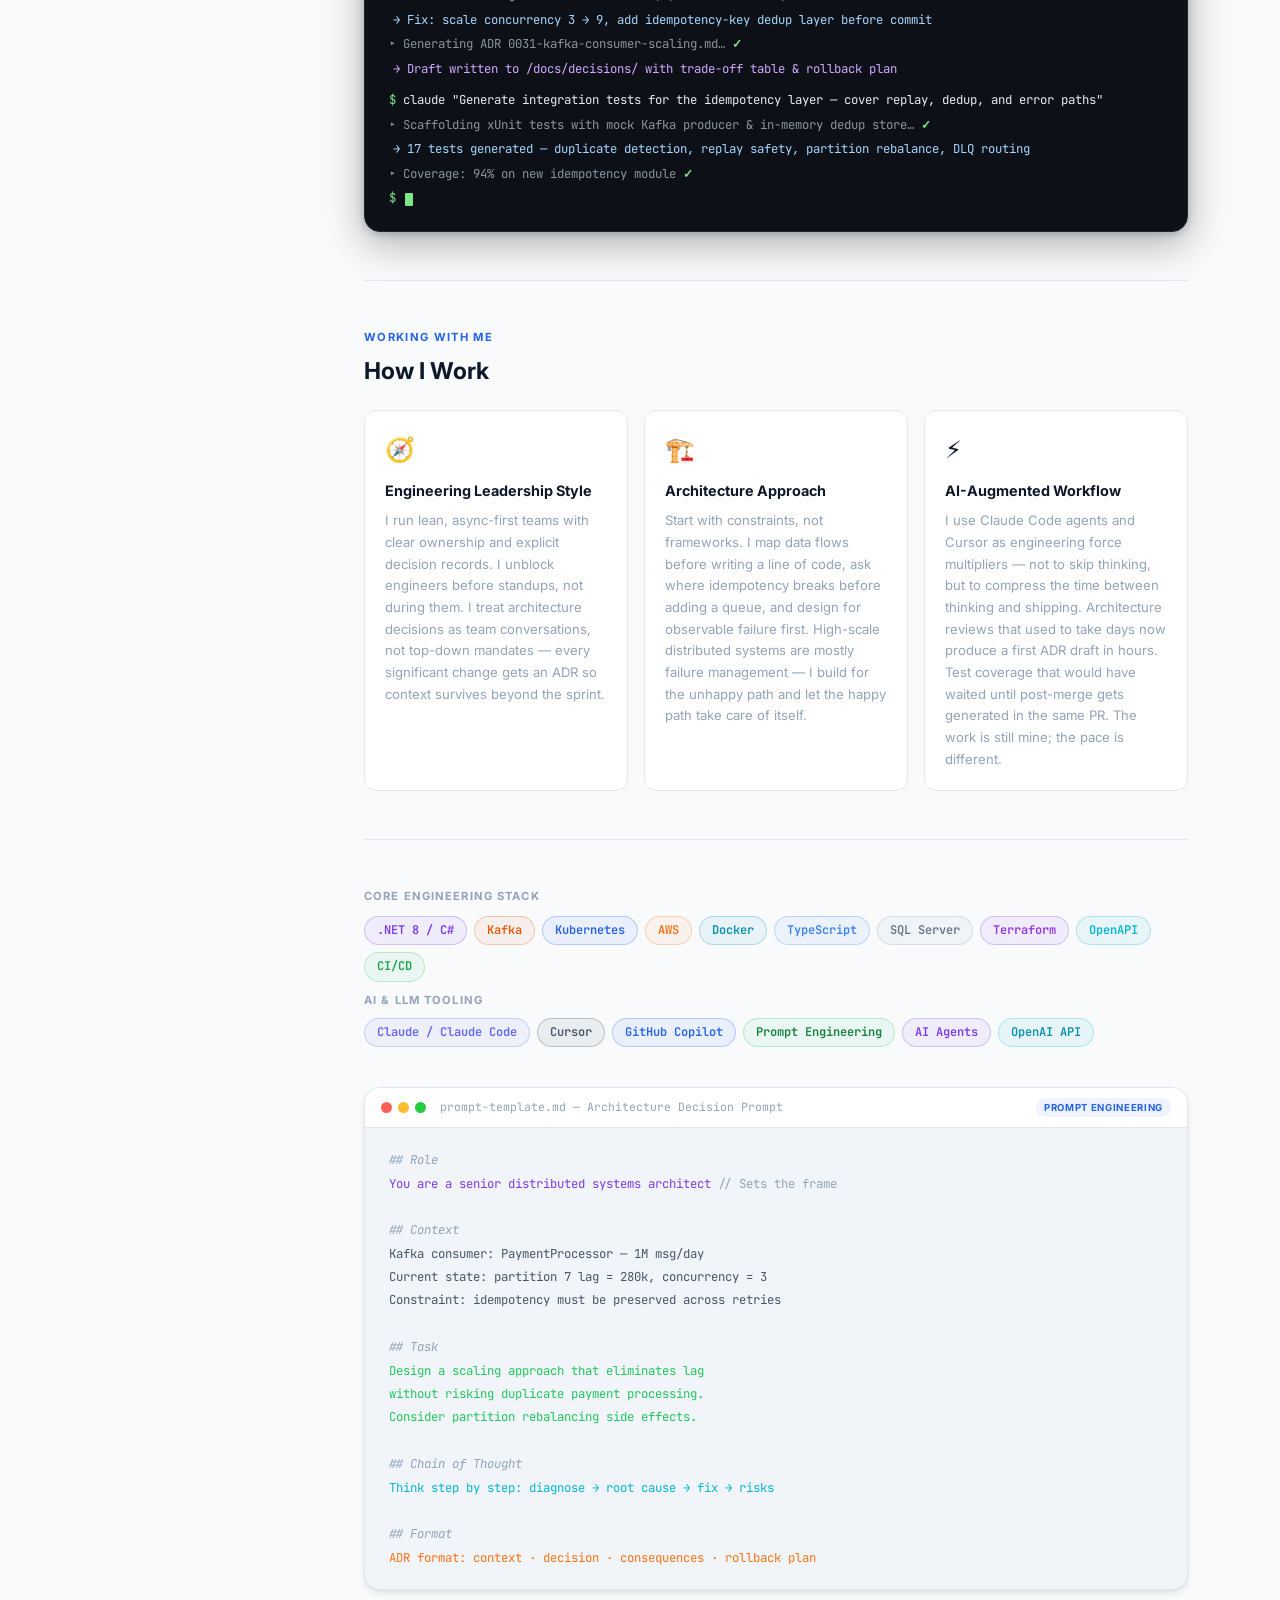
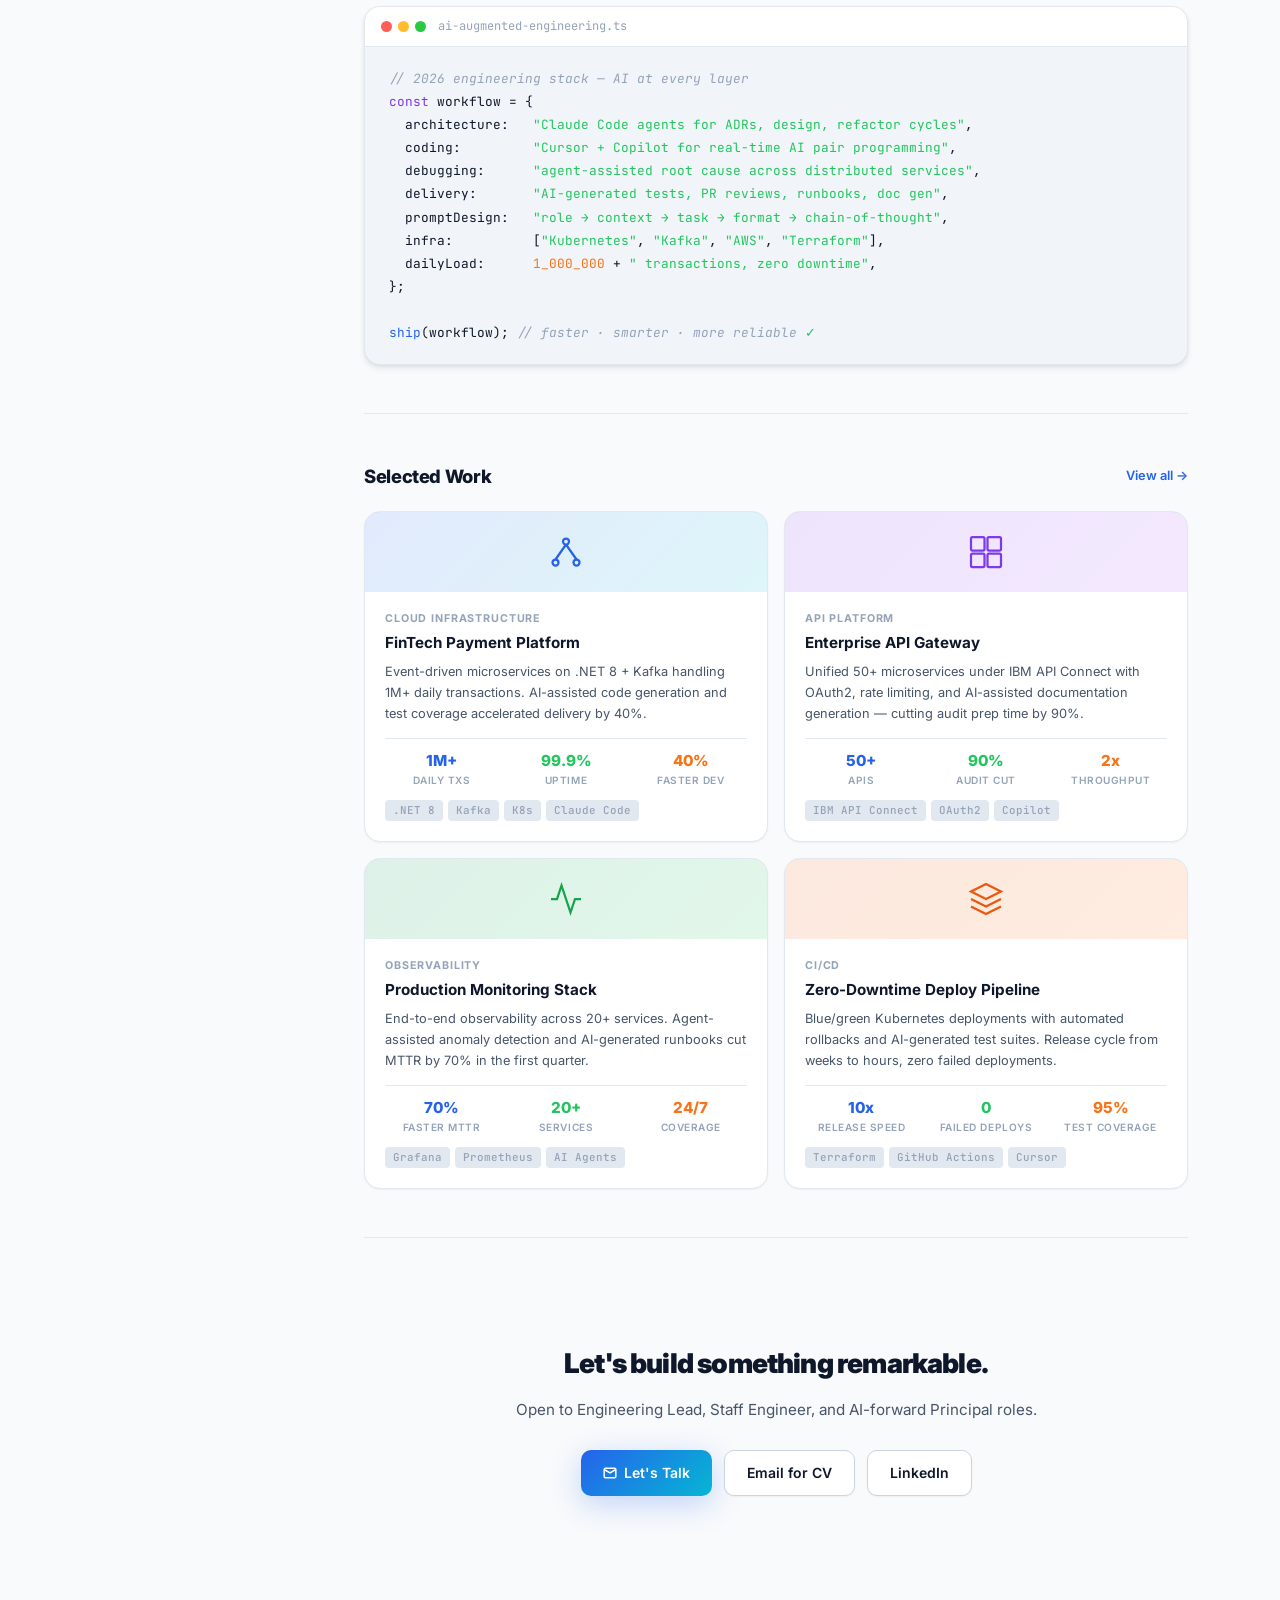
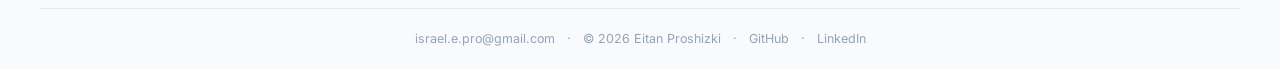
==== commit b2d50f01: "feat(portfolio): reposition hero, fix counters, add How I Work section" ====
--- a/index.html
+++ b/index.html
@@ -65,7 +65,7 @@
       <p class="sidebar-bio">Engineering Leader with 12 years building high-scale distributed systems. Uses Claude Code agents, Cursor, and structured prompting daily — to design systems, trace bugs across services, and ship with more confidence.</p>
     </div>
     <a href="resume.html" class="sidebar-cta">View Resume</a>
-    <a href="mailto:israel.e.pro@gmail.com?subject=CV%20Request" class="sidebar-cta-ghost">Request CV (PDF)</a>
+    <a href="mailto:israel.e.pro@gmail.com?subject=CV%20Request" class="sidebar-cta-ghost">Email Me for CV</a>
     <div class="social-links">
       <a href="https://github.com/IsraelEitan" target="_blank" rel="noopener" class="social-link" title="GitHub">
         <svg viewBox="0 0 24 24" fill="currentColor"><path d="M12 2C6.477 2 2 6.484 2 12.017c0 4.425 2.865 8.18 6.839 9.504.5.092.682-.217.682-.483 0-.237-.008-.868-.013-1.703-2.782.605-3.369-1.343-3.369-1.343-.454-1.158-1.11-1.466-1.11-1.466-.908-.62.069-.608.069-.608 1.003.07 1.531 1.032 1.531 1.032.892 1.53 2.341 1.088 2.91.832.092-.647.35-1.088.636-1.338-2.22-.253-4.555-1.113-4.555-4.951 0-1.093.39-1.988 1.029-2.688-.103-.253-.446-1.272.098-2.65 0 0 .84-.27 2.75 1.026A9.564 9.564 0 0112 6.844c.85.004 1.705.115 2.504.337 1.909-1.296 2.747-1.027 2.747-1.027.546 1.379.202 2.398.1 2.651.64.7 1.028 1.595 1.028 2.688 0 3.848-2.339 4.695-4.566 4.943.359.309.678.92.678 1.855 0 1.338-.012 2.419-.012 2.747 0 .268.18.58.688.482A10.019 10.019 0 0022 12.017C22 6.484 17.522 2 12 2z"/></svg>
@@ -91,14 +91,14 @@
         </div>
 
         <h1 class="hero-headline">
-          Distributed systems.<br/>
-          <span class="gradient-text">Accelerated by AI.</span>
+          Engineering Leader.<br/>
+          <span class="gradient-text">Distributed Systems at Scale.</span>
         </h1>
 
         <p class="hero-sub">
-          12 years building production-grade distributed systems. In 2026, I use Claude Code agents,
-          Cursor, and structured prompting to compress weeks of architecture work into hours —
-          without sacrificing correctness, idempotency, or delivery confidence.
+          12 years leading engineering teams building high-scale distributed systems. Today I use
+          AI-augmented workflows to compress architecture cycles, accelerate delivery, and maintain
+          engineering standards — without sacrificing correctness or confidence.
         </p>
 
         <div class="hero-ctas">
@@ -121,20 +121,22 @@
 
     <div class="stats-row">
       <div class="stat-item">
-        <span class="stat-value count-up" data-target="1M+">0</span>
+        <span class="stat-value count-up" data-target="1M+">1M+</span>
         <span class="stat-label">Daily Transactions</span>
       </div>
       <div class="stat-item">
-        <span class="stat-value count-up" data-target="12+">0</span>
+        <span class="stat-value count-up" data-target="12+">12+</span>
         <span class="stat-label">Years Experience</span>
       </div>
       <div class="stat-item">
-        <span class="stat-value count-up" data-target="95">0</span>
+        <span class="stat-value count-up" data-target="95">95</span>
         <span class="stat-label">% Sprint Completion</span>
+        <span class="stat-detail">via scope control, async unblocking, and AI-assisted test generation</span>
       </div>
       <div class="stat-item">
-        <span class="stat-value count-up" data-target="70%">0</span>
+        <span class="stat-value count-up" data-target="70%">70%</span>
         <span class="stat-label">Faster Delivery</span>
+        <span class="stat-detail">by compressing architecture + test cycles with Claude Code agents</span>
       </div>
     </div>
 
@@ -142,9 +144,9 @@
 
     <!-- AI Tools Section — Enhanced -->
     <div class="ai-tools-section">
-      <div class="ai-tools-eyebrow">AI-driven engineering</div>
-      <div class="ai-tools-title">Solving Problems with AI Architecture</div>
-      <div class="ai-tools-subtitle">Not autocomplete — orchestrated agents that design systems, trace bugs across distributed services, write ADRs, and generate test suites. AI is woven into every layer.</div>
+      <div class="ai-tools-eyebrow">AI-augmented engineering workflow</div>
+      <div class="ai-tools-title">How I Use AI in Engineering</div>
+      <div class="ai-tools-subtitle">Not autocomplete — orchestrated agents that accelerate architecture work, trace bugs across distributed services, generate ADRs and test suites. A force multiplier for engineering leadership, not a replacement for it.</div>
 
       <div class="ai-tools-grid">
         <div class="ai-tool-card">
@@ -232,6 +234,34 @@
         </div>
       </div>
 
+    </div>
+
+    <div class="section-divider"></div>
+
+    <div class="how-i-work-section">
+      <div class="how-i-work-eyebrow">Working with me</div>
+      <div class="how-i-work-title">How I Work</div>
+      <div class="how-i-work-grid">
+
+        <div class="how-i-work-card">
+          <div class="how-i-work-icon">🧭</div>
+          <div class="how-i-work-card-title">Engineering Leadership Style</div>
+          <div class="how-i-work-card-body">I run lean, async-first teams with clear ownership and explicit decision records. I unblock engineers before standups, not during them. I treat architecture decisions as team conversations, not top-down mandates — every significant change gets an ADR so context survives beyond the sprint.</div>
+        </div>
+
+        <div class="how-i-work-card">
+          <div class="how-i-work-icon">🏗️</div>
+          <div class="how-i-work-card-title">Architecture Approach</div>
+          <div class="how-i-work-card-body">Start with constraints, not frameworks. I map data flows before writing a line of code, ask where idempotency breaks before adding a queue, and design for observable failure first. High-scale distributed systems are mostly failure management — I build for the unhappy path and let the happy path take care of itself.</div>
+        </div>
+
+        <div class="how-i-work-card">
+          <div class="how-i-work-icon">⚡</div>
+          <div class="how-i-work-card-title">AI-Augmented Workflow</div>
+          <div class="how-i-work-card-body">I use Claude Code agents and Cursor as engineering force multipliers — not to skip thinking, but to compress the time between thinking and shipping. Architecture reviews that used to take days now produce a first ADR draft in hours. Test coverage that would have waited until post-merge gets generated in the same PR. The work is still mine; the pace is different.</div>
+        </div>
+
+      </div>
     </div>
 
     <div class="section-divider"></div>
@@ -414,7 +444,7 @@
           <svg width="14" height="14" viewBox="0 0 24 24" fill="none" stroke="currentColor" stroke-width="2.5"><path d="M4 4h16c1.1 0 2 .9 2 2v12c0 1.1-.9 2-2 2H4c-1.1 0-2-.9-2-2V6c0-1.1.9-2 2-2z"/><polyline points="22,6 12,12 2,6"/></svg>
           Let's Talk
         </a>
-        <a href="mailto:israel.e.pro@gmail.com?subject=CV%20Request" class="btn btn-secondary">Request CV</a>
+        <a href="mailto:israel.e.pro@gmail.com?subject=CV%20Request" class="btn btn-secondary">Email for CV</a>
         <a href="https://linkedin.com/in/eitan-pro" target="_blank" rel="noopener" class="btn btn-secondary">LinkedIn</a>
       </div>
     </div>
--- a/style.css
+++ b/style.css
@@ -872,3 +872,72 @@
 
 /* ── Sidebar dark mode ghost button fix ── */
 [data-theme="dark"] .sidebar-cta-ghost { border-color:var(--accent); color:var(--accent-text); }
+
+/* ── Stat Detail (Task 2.3) ── */
+.stat-detail {
+  display: block;
+  font-size: 0.68rem;
+  color: var(--text-muted, #888);
+  margin-top: 4px;
+  line-height: 1.4;
+  max-width: 140px;
+  text-align: center;
+}
+
+/* ── How I Work Section (Task 2.4) ── */
+.how-i-work-section {
+  margin-top: 8px;
+}
+
+.how-i-work-eyebrow {
+  font-size: 0.7rem;
+  font-weight: 700;
+  letter-spacing: 0.12em;
+  text-transform: uppercase;
+  color: var(--accent);
+  margin-bottom: 6px;
+}
+
+.how-i-work-title {
+  font-size: 1.45rem;
+  font-weight: 700;
+  color: var(--text-primary);
+  margin-bottom: 20px;
+}
+
+.how-i-work-grid {
+  display: grid;
+  grid-template-columns: repeat(3, 1fr);
+  gap: 16px;
+}
+
+.how-i-work-card {
+  background: var(--bg-card);
+  border: 1px solid var(--border);
+  border-radius: 12px;
+  padding: 20px;
+}
+
+.how-i-work-icon {
+  font-size: 1.5rem;
+  margin-bottom: 10px;
+}
+
+.how-i-work-card-title {
+  font-size: 0.9rem;
+  font-weight: 700;
+  color: var(--text-primary);
+  margin-bottom: 8px;
+}
+
+.how-i-work-card-body {
+  font-size: 0.82rem;
+  color: var(--text-muted, var(--text-secondary));
+  line-height: 1.65;
+}
+
+@media (max-width: 768px) {
+  .how-i-work-grid {
+    grid-template-columns: 1fr;
+  }
+}
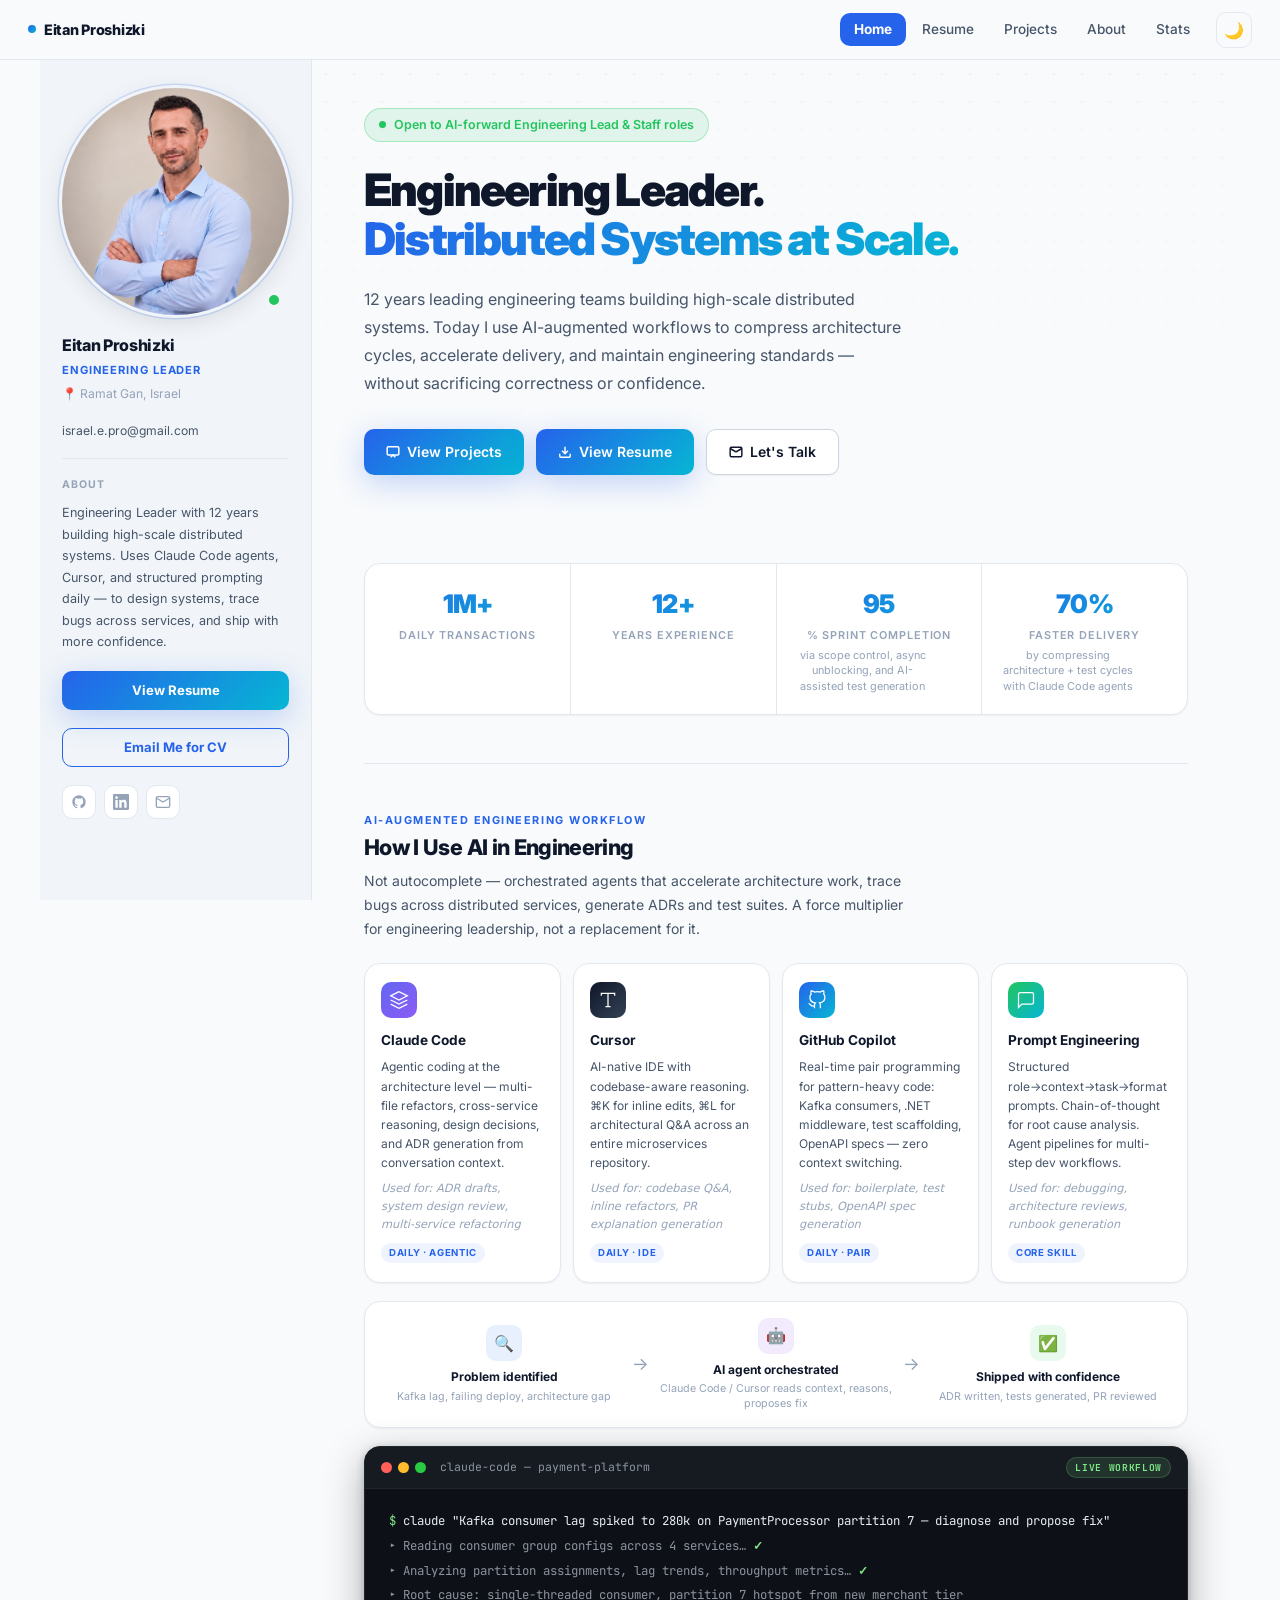
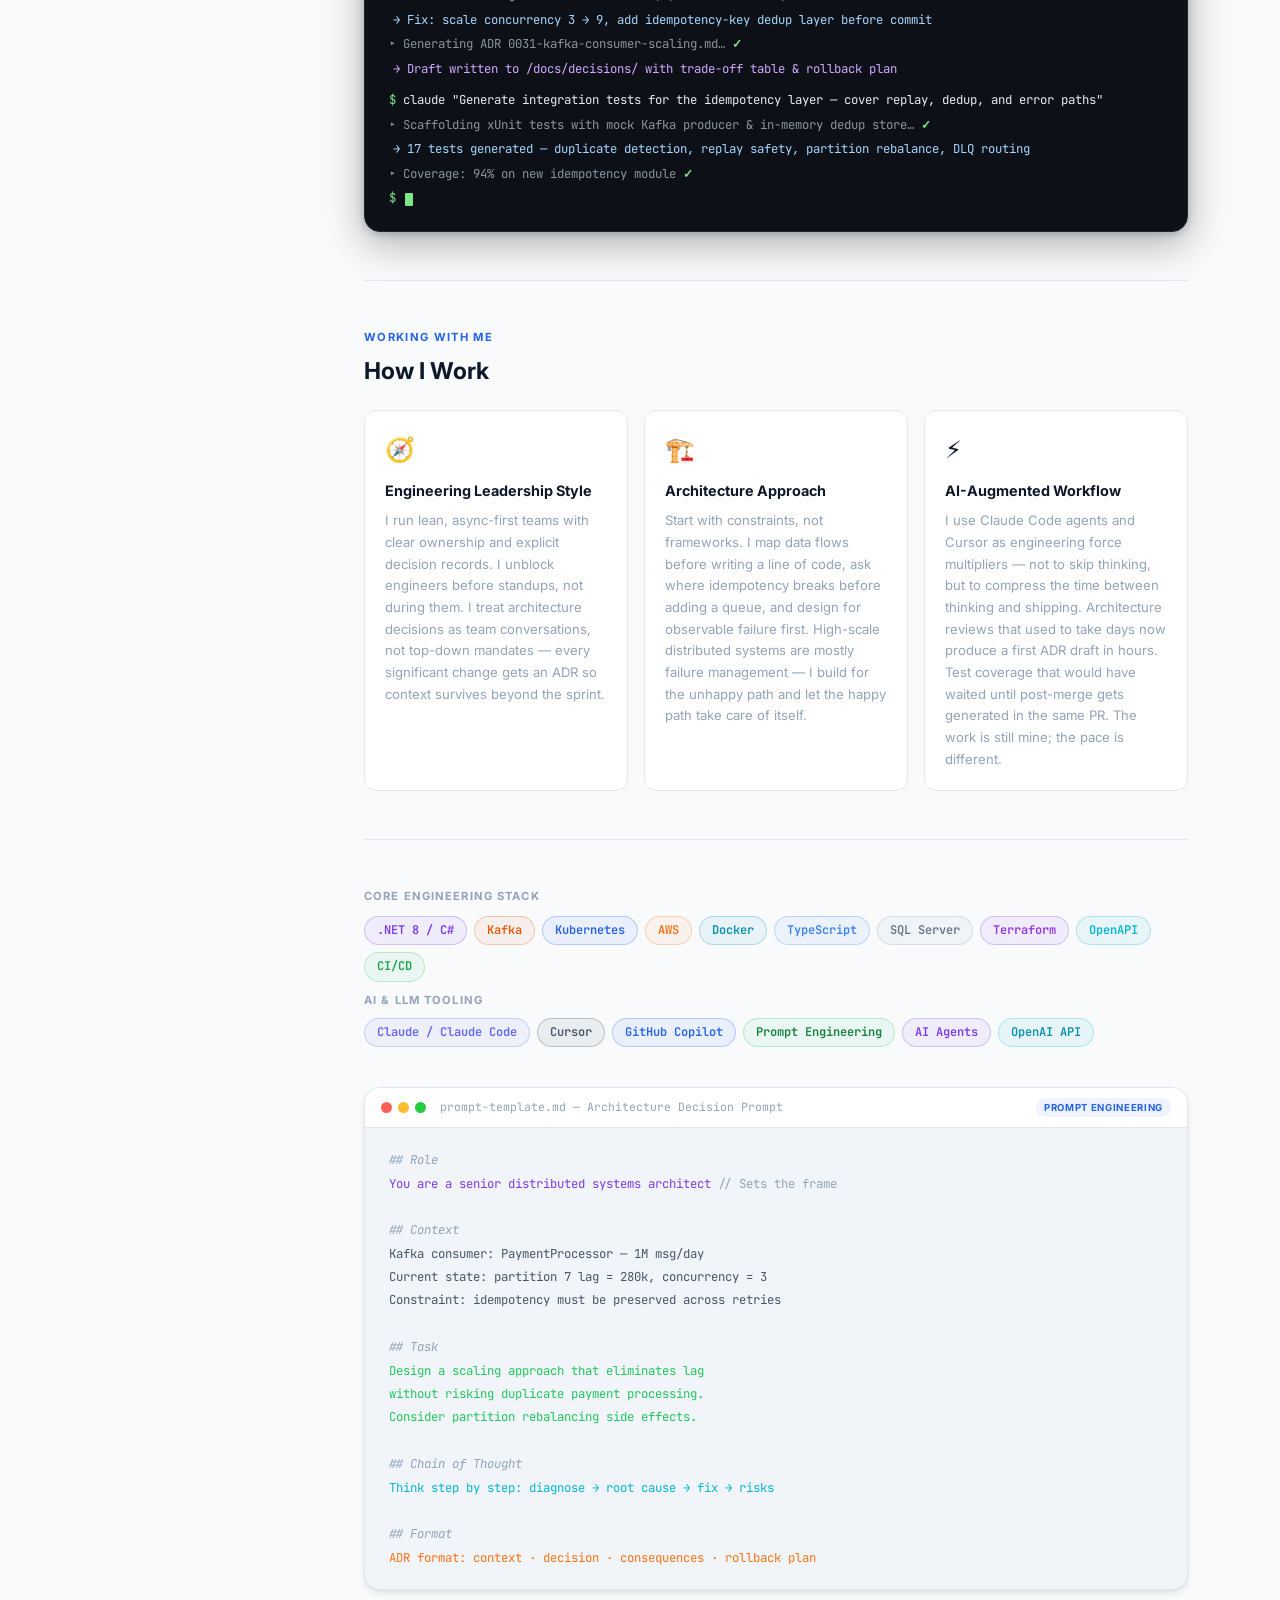
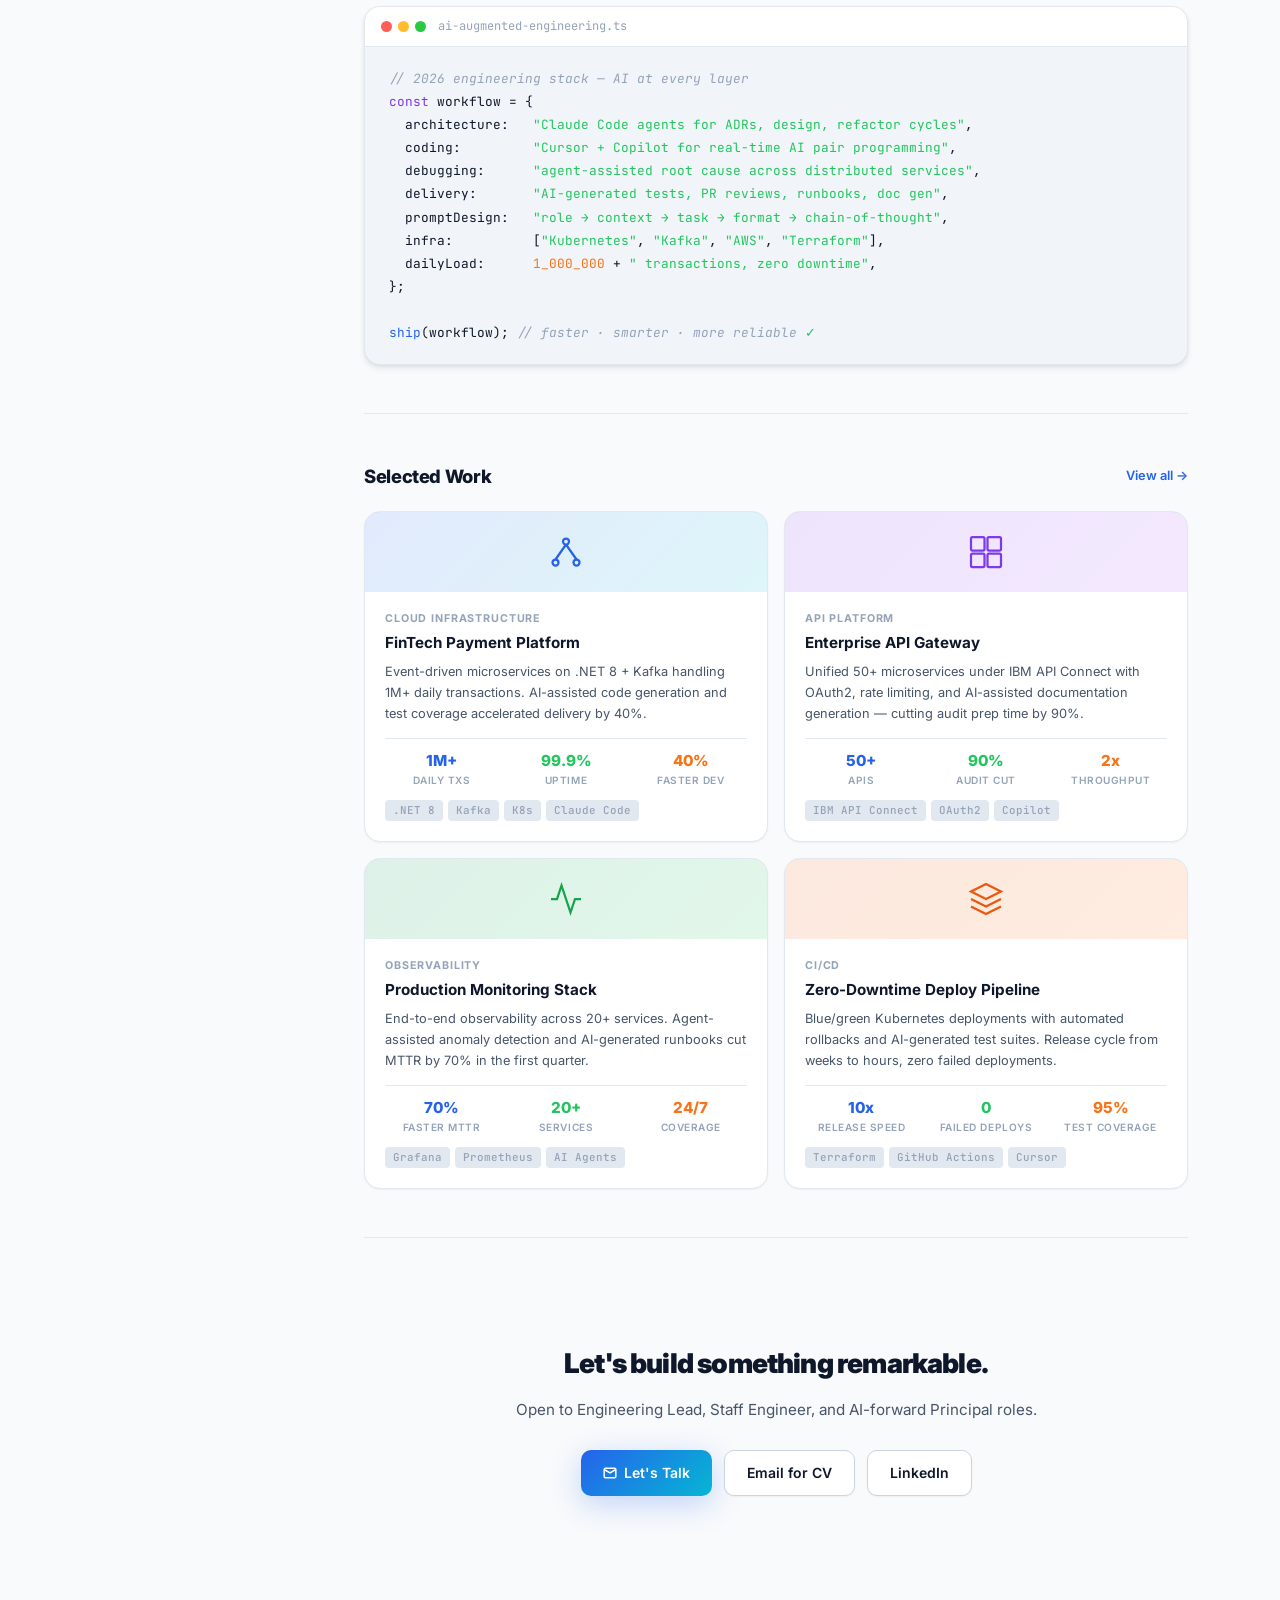
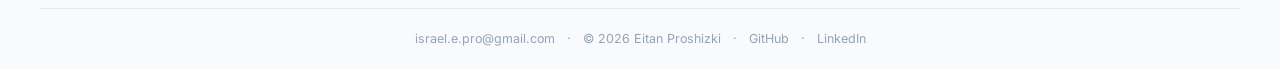
==== commit a97fb4d0: "chore(branding): update sidebar title to Engineering Leader across all pages" ====
--- a/index.html
+++ b/index.html
@@ -55,7 +55,7 @@
     </div>
     <div>
       <div class="sidebar-name">Eitan Proshizki</div>
-      <div class="sidebar-role">Engineering Team Lead</div>
+      <div class="sidebar-role">Engineering Leader</div>
       <div class="sidebar-location">📍 Ramat Gan, Israel</div>
     </div>
     <a href="mailto:israel.e.pro@gmail.com" class="sidebar-email">israel.e.pro@gmail.com</a>
